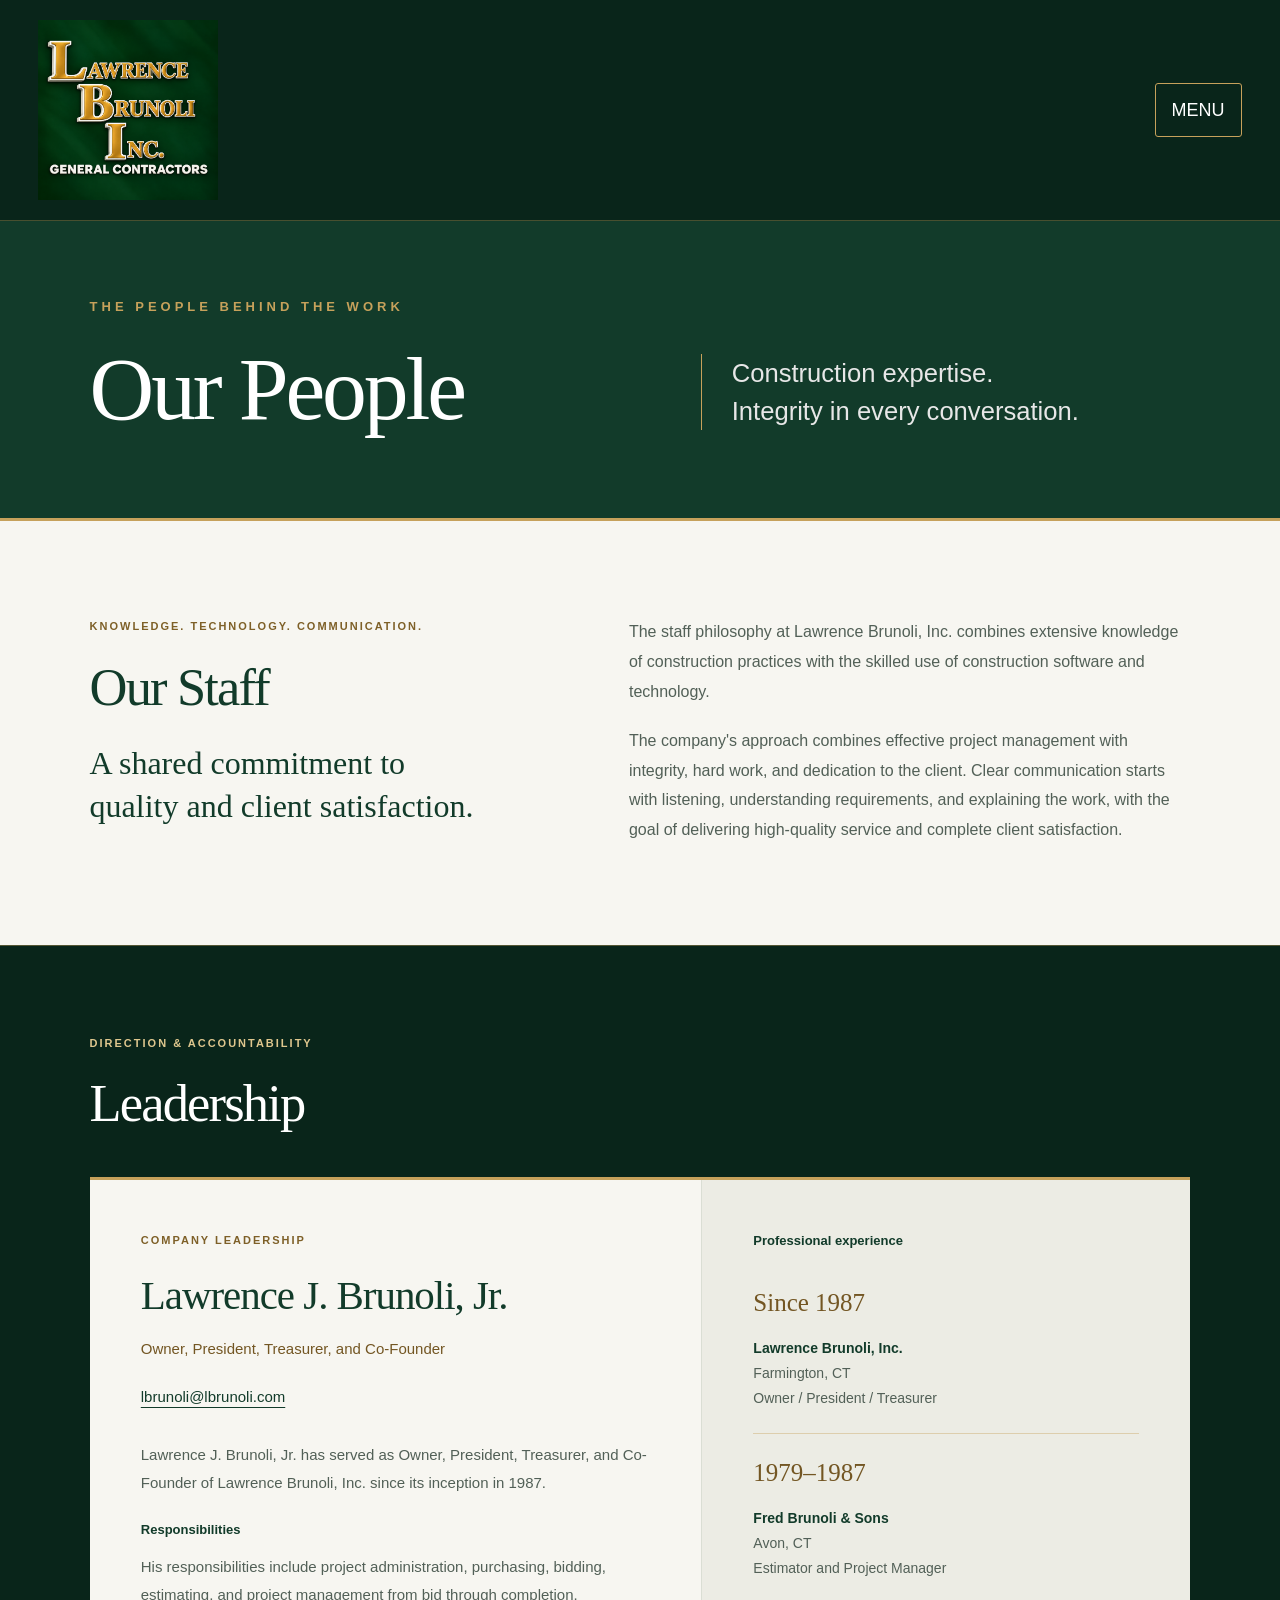
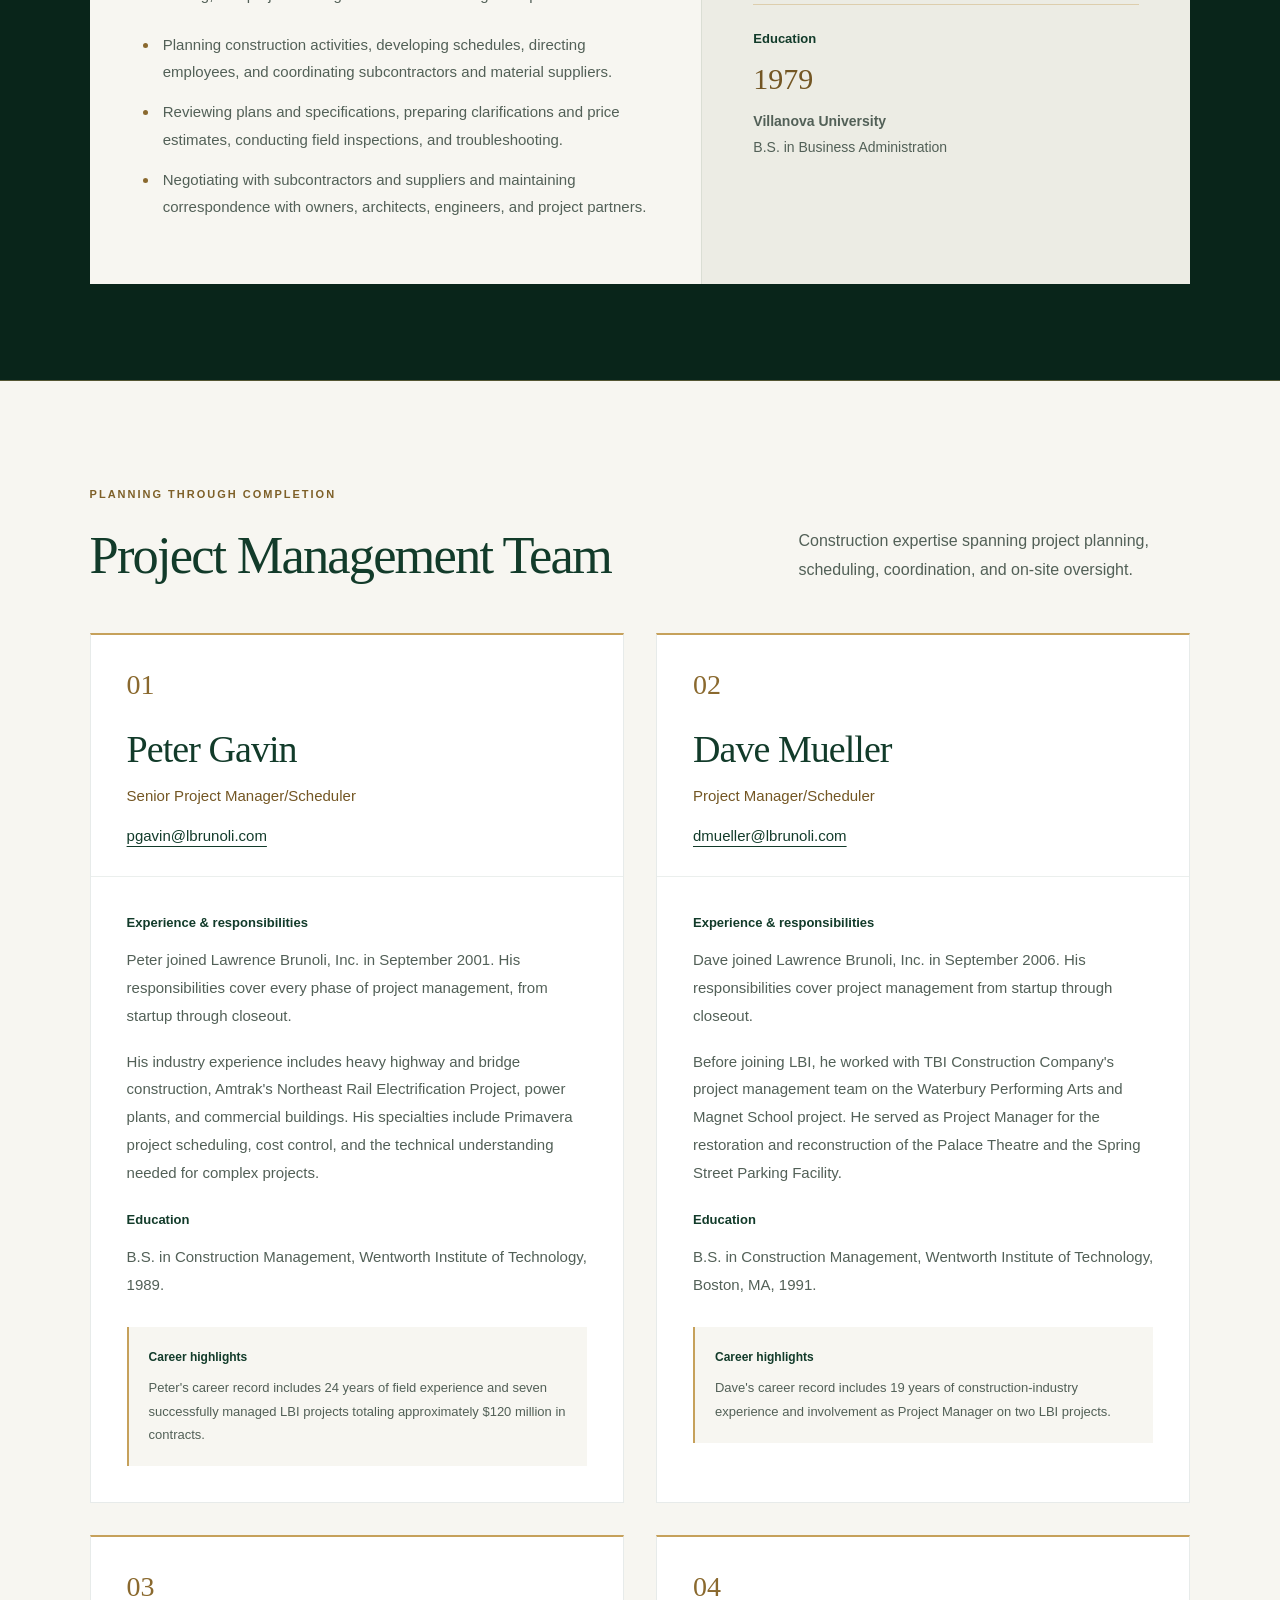
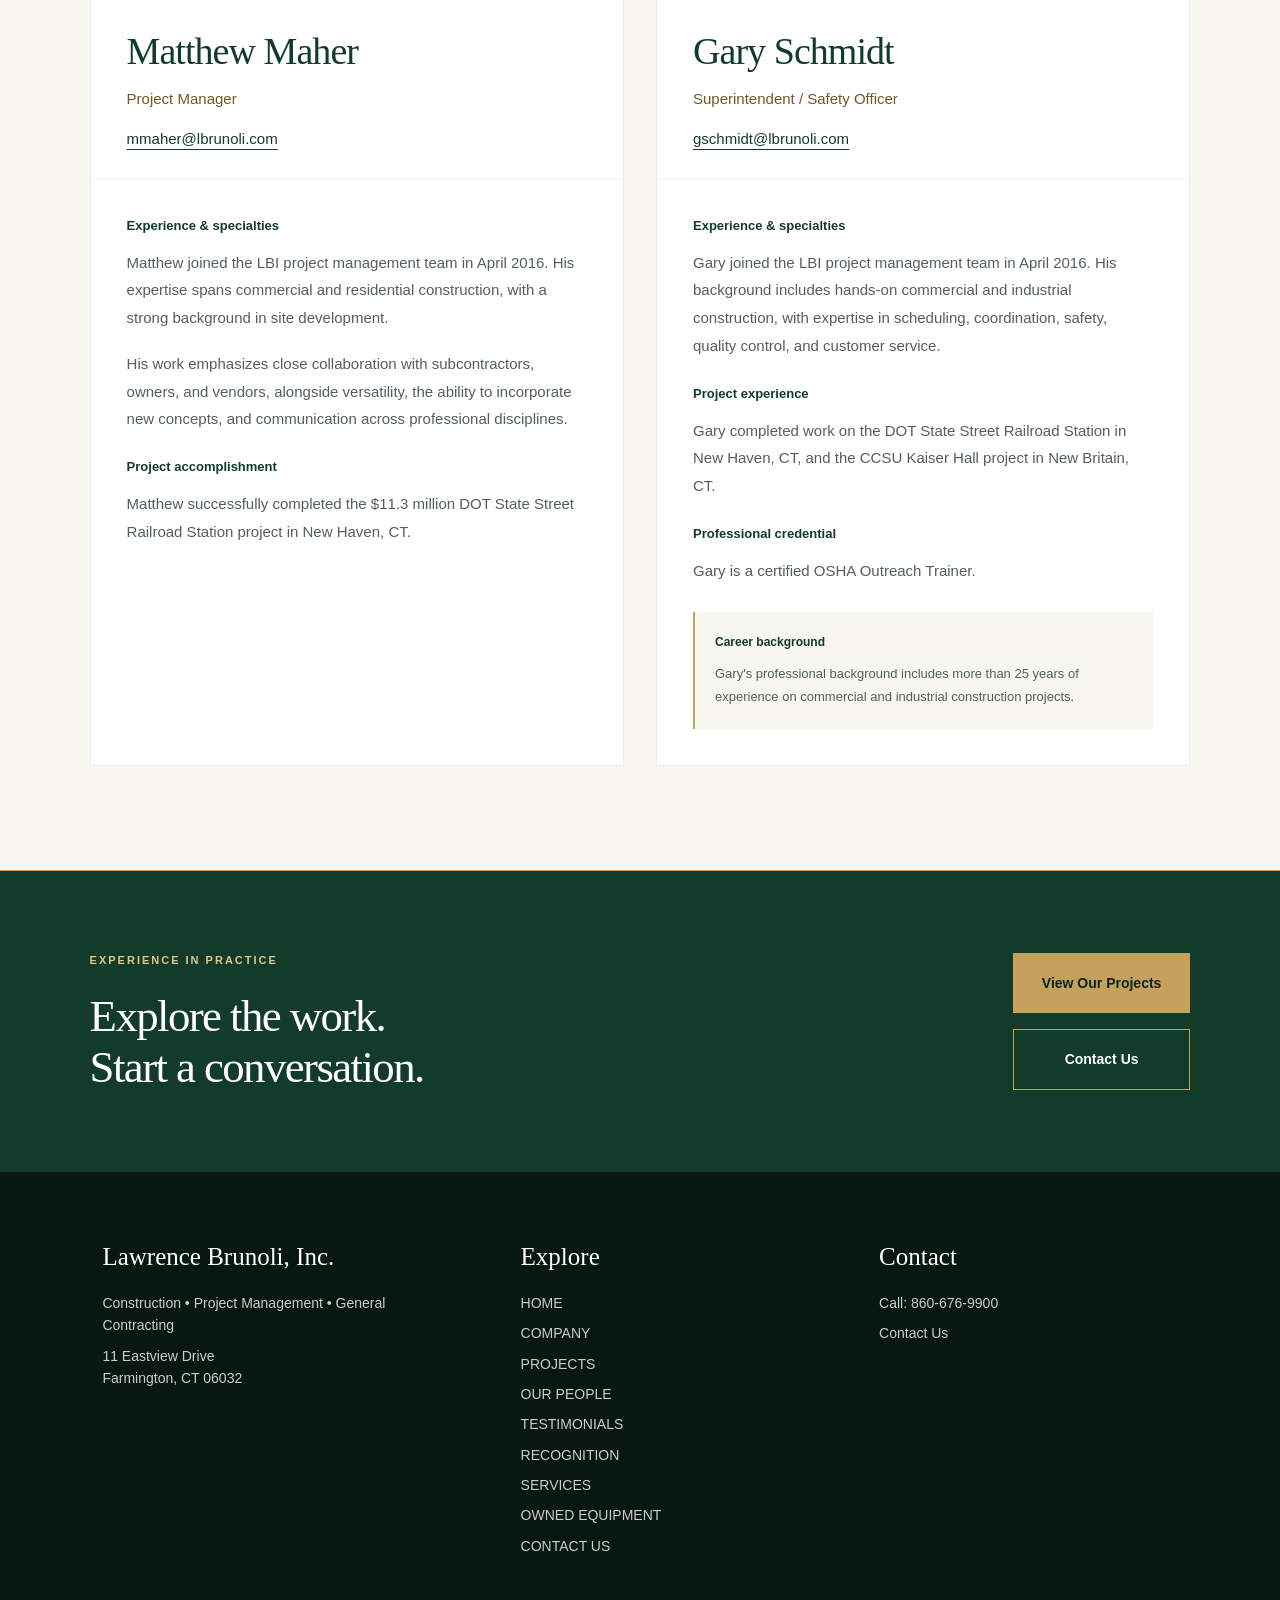
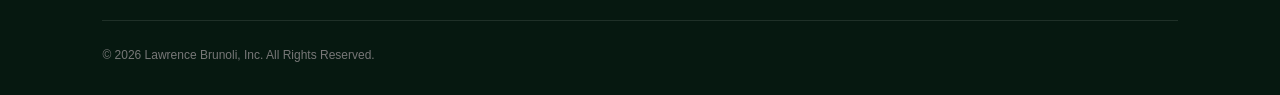
==== about.html @ 0e445854 "Separate Recognition and Testimonials and add corporate certificate" ====
<!DOCTYPE html>
<html lang="en">
<head>
    <meta charset="UTF-8">
    <meta name="viewport" content="width=device-width, initial-scale=1.0">
    <title>Our People | Lawrence Brunoli, Inc.</title>
    <meta name="description" content="Meet the leadership and project management professionals of Lawrence Brunoli, Inc., with experience in construction, scheduling, coordination, and project delivery.">
    <link rel="stylesheet" href="site.css">
    <link rel="stylesheet" href="people.css">
    <script src="site.js" defer></script>
</head>
<body class="people-page">

<a class="skip-link" href="#main-content">Skip to content</a>
<header class="site-header">
    <nav class="site-navigation" aria-label="Main navigation">
        <a href="index.html" class="logo" aria-label="Lawrence Brunoli, Inc. — Home">
            <img src="ChatGPT%20Image%20Oct%207,%202026,%2003_54_46%20PM.png" alt="Lawrence Brunoli, Inc.">
        </a>
        <button type="button" class="menu-toggle" aria-expanded="false" aria-controls="primary-menu">MENU</button>
        <ul class="nav-links" id="primary-menu">
                <li><a href="index.html"><span class="nav-label" data-label="Home"><span class="nav-label-shadow" aria-hidden="true">Home</span><span class="nav-label-shine" aria-hidden="true">Home</span><span class="nav-label-main">Home</span></span></a></li>
                <li><a href="company.html"><span class="nav-label" data-label="Company"><span class="nav-label-shadow" aria-hidden="true">Company</span><span class="nav-label-shine" aria-hidden="true">Company</span><span class="nav-label-main">Company</span></span></a></li>
                <li><a href="projects.html"><span class="nav-label" data-label="Projects"><span class="nav-label-shadow" aria-hidden="true">Projects</span><span class="nav-label-shine" aria-hidden="true">Projects</span><span class="nav-label-main">Projects</span></span></a></li>
                <li><a href="about.html" aria-current="page"><span class="nav-label" data-label="Our People"><span class="nav-label-shadow" aria-hidden="true">Our People</span><span class="nav-label-shine" aria-hidden="true">Our People</span><span class="nav-label-main">Our People</span></span></a></li>
                <li><a href="testimonials.html"><span class="nav-label" data-label="Testimonials"><span class="nav-label-shadow" aria-hidden="true">Testimonials</span><span class="nav-label-shine" aria-hidden="true">Testimonials</span><span class="nav-label-main">Testimonials</span></span></a></li>
                <li><a href="recognition.html"><span class="nav-label" data-label="Recognition"><span class="nav-label-shadow" aria-hidden="true">Recognition</span><span class="nav-label-shine" aria-hidden="true">Recognition</span><span class="nav-label-main">Recognition</span></span></a></li>
                <li><a href="services.html"><span class="nav-label" data-label="Services"><span class="nav-label-shadow" aria-hidden="true">Services</span><span class="nav-label-shine" aria-hidden="true">Services</span><span class="nav-label-main">Services</span></span></a></li>
                <li><a href="equipment.html"><span class="nav-label" data-label="Owned Equipment"><span class="nav-label-shadow" aria-hidden="true">Owned Equipment</span><span class="nav-label-shine" aria-hidden="true">Owned Equipment</span><span class="nav-label-main">Owned Equipment</span></span></a></li>
                <li><a href="contact.html"><span class="nav-label" data-label="Contact Us"><span class="nav-label-shadow" aria-hidden="true">Contact Us</span><span class="nav-label-shine" aria-hidden="true">Contact Us</span><span class="nav-label-main">Contact Us</span></span></a></li>
        </ul>
    </nav>
</header>
<main id="main-content">
    <div class="page-hero people-banner">
        <div class="people-container people-banner-inner">
            <div>
                <div class="eyebrow">THE PEOPLE BEHIND THE WORK</div>
                <h1>Our People</h1>
            </div>
            <p>Construction expertise.<br>Integrity in every conversation.</p>
        </div>
    </div>

    <section class="people-intro" aria-labelledby="staff-title">
        <div class="people-container">
            <div class="people-intro-grid">
                <div>
                    <div class="people-kicker">KNOWLEDGE. TECHNOLOGY. COMMUNICATION.</div>
                    <h2 id="staff-title">Our Staff</h2>
                    <p class="people-intro-statement">A shared commitment to quality and client satisfaction.</p>
                </div>
                <div class="people-intro-copy">
                    <p>The staff philosophy at Lawrence Brunoli, Inc. combines extensive knowledge of construction practices with the skilled use of construction software and technology.</p>
                    <p>The company's approach combines effective project management with integrity, hard work, and dedication to the client. Clear communication starts with listening, understanding requirements, and explaining the work, with the goal of delivering high-quality service and complete client satisfaction.</p>
                </div>
            </div>
        </div>
    </section>

    <section class="people-leadership" aria-labelledby="leadership-title">
        <div class="people-container">
            <div class="people-section-heading">
                <div class="people-kicker">DIRECTION &amp; ACCOUNTABILITY</div>
                <h2 id="leadership-title">Leadership</h2>
            </div>
            <article class="people-leader" aria-labelledby="lawrence-name">
                <div class="people-leader-bio">
                    <div class="people-kicker">COMPANY LEADERSHIP</div>
                    <h3 id="lawrence-name">Lawrence J. Brunoli, Jr.</h3>
                    <p class="people-role">Owner, President, Treasurer, and Co-Founder</p>
                    <a class="people-email" href="mailto:lbrunoli@lbrunoli.com">lbrunoli@lbrunoli.com</a>
                    <p>Lawrence J. Brunoli, Jr. has served as Owner, President, Treasurer, and Co-Founder of Lawrence Brunoli, Inc. since its inception in 1987.</p>
                    <h4>Responsibilities</h4>
                    <p>His responsibilities include project administration, purchasing, bidding, estimating, and project management from bid through completion.</p>
                    <ul class="people-responsibilities">
                        <li>Planning construction activities, developing schedules, directing employees, and coordinating subcontractors and material suppliers.</li>
                        <li>Reviewing plans and specifications, preparing clarifications and price estimates, conducting field inspections, and troubleshooting.</li>
                        <li>Negotiating with subcontractors and suppliers and maintaining correspondence with owners, architects, engineers, and project partners.</li>
                    </ul>
                </div>
                <div class="people-career">
                    <h4>Professional experience</h4>
                    <dl class="people-career-list">
                        <div>
                            <dt>Since 1987</dt>
                            <dd><strong>Lawrence Brunoli, Inc.</strong><span>Farmington, CT</span><span>Owner / President / Treasurer</span></dd>
                        </div>
                        <div>
                            <dt>1979–1987</dt>
                            <dd><strong>Fred Brunoli &amp; Sons</strong><span>Avon, CT</span><span>Estimator and Project Manager</span></dd>
                        </div>
                    </dl>
                    <div class="people-education">
                        <h4>Education</h4>
                        <p class="people-education-year">1979</p>
                        <p><strong>Villanova University</strong><br>B.S. in Business Administration</p>
                    </div>
                </div>
            </article>
        </div>
    </section>

    <section class="people-team" aria-labelledby="team-title">
        <div class="people-container">
            <div class="people-team-heading">
                <div>
                    <div class="people-kicker">PLANNING THROUGH COMPLETION</div>
                    <h2 id="team-title">Project Management Team</h2>
                </div>
                <p>Construction expertise spanning project planning, scheduling, coordination, and on-site oversight.</p>
            </div>
            <div class="people-profile-grid">
                <article class="people-profile" aria-labelledby="peter-name">
                    <header class="people-profile-heading">
                        <div class="people-profile-marker" aria-hidden="true">01</div>
                        <h3 id="peter-name">Peter Gavin</h3>
                        <p class="people-role">Senior Project Manager/Scheduler</p>
                        <a class="people-email" href="mailto:pgavin@lbrunoli.com">pgavin@lbrunoli.com</a>
                    </header>
                    <div class="people-profile-body">
                        <h4>Experience &amp; responsibilities</h4>
                        <p>Peter joined Lawrence Brunoli, Inc. in September 2001. His responsibilities cover every phase of project management, from startup through closeout.</p>
                        <p>His industry experience includes heavy highway and bridge construction, Amtrak's Northeast Rail Electrification Project, power plants, and commercial buildings. His specialties include Primavera project scheduling, cost control, and the technical understanding needed for complex projects.</p>
                        <h4>Education</h4>
                        <p>B.S. in Construction Management, Wentworth Institute of Technology, 1989.</p>
                        <div class="people-career-highlight"><strong>Career highlights</strong><p>Peter's career record includes 24 years of field experience and seven successfully managed LBI projects totaling approximately $120 million in contracts.</p></div>
                    </div>
                </article>

                <article class="people-profile" aria-labelledby="dave-name">
                    <header class="people-profile-heading">
                        <div class="people-profile-marker" aria-hidden="true">02</div>
                        <h3 id="dave-name">Dave Mueller</h3>
                        <p class="people-role">Project Manager/Scheduler</p>
                        <a class="people-email" href="mailto:dmueller@lbrunoli.com">dmueller@lbrunoli.com</a>
                    </header>
                    <div class="people-profile-body">
                        <h4>Experience &amp; responsibilities</h4>
                        <p>Dave joined Lawrence Brunoli, Inc. in September 2006. His responsibilities cover project management from startup through closeout.</p>
                        <p>Before joining LBI, he worked with TBI Construction Company's project management team on the Waterbury Performing Arts and Magnet School project. He served as Project Manager for the restoration and reconstruction of the Palace Theatre and the Spring Street Parking Facility.</p>
                        <h4>Education</h4>
                        <p>B.S. in Construction Management, Wentworth Institute of Technology, Boston, MA, 1991.</p>
                        <div class="people-career-highlight"><strong>Career highlights</strong><p>Dave's career record includes 19 years of construction-industry experience and involvement as Project Manager on two LBI projects.</p></div>
                    </div>
                </article>

                <article class="people-profile" aria-labelledby="matthew-name">
                    <header class="people-profile-heading">
                        <div class="people-profile-marker" aria-hidden="true">03</div>
                        <h3 id="matthew-name">Matthew Maher</h3>
                        <p class="people-role">Project Manager</p>
                        <a class="people-email" href="mailto:mmaher@lbrunoli.com">mmaher@lbrunoli.com</a>
                    </header>
                    <div class="people-profile-body">
                        <h4>Experience &amp; specialties</h4>
                        <p>Matthew joined the LBI project management team in April 2016. His expertise spans commercial and residential construction, with a strong background in site development.</p>
                        <p>His work emphasizes close collaboration with subcontractors, owners, and vendors, alongside versatility, the ability to incorporate new concepts, and communication across professional disciplines.</p>
                        <h4>Project accomplishment</h4>
                        <p>Matthew successfully completed the $11.3 million DOT State Street Railroad Station project in New Haven, CT.</p>
                    </div>
                </article>

                <article class="people-profile" aria-labelledby="gary-name">
                    <header class="people-profile-heading">
                        <div class="people-profile-marker" aria-hidden="true">04</div>
                        <h3 id="gary-name">Gary Schmidt</h3>
                        <p class="people-role">Superintendent / Safety Officer</p>
                        <a class="people-email" href="mailto:gschmidt@lbrunoli.com">gschmidt@lbrunoli.com</a>
                    </header>
                    <div class="people-profile-body">
                        <h4>Experience &amp; specialties</h4>
                        <p>Gary joined the LBI project management team in April 2016. His background includes hands-on commercial and industrial construction, with expertise in scheduling, coordination, safety, quality control, and customer service.</p>
                        <h4>Project experience</h4>
                        <p>Gary completed work on the DOT State Street Railroad Station in New Haven, CT, and the CCSU Kaiser Hall project in New Britain, CT.</p>
                        <h4>Professional credential</h4>
                        <p>Gary is a certified OSHA Outreach Trainer.</p>
                        <div class="people-career-highlight"><strong>Career background</strong><p>Gary's professional background includes more than 25 years of experience on commercial and industrial construction projects.</p></div>
                    </div>
                </article>
            </div>
        </div>
    </section>

    <section class="people-closing" aria-labelledby="people-closing-title">
        <div class="people-container people-closing-inner">
            <div>
                <div class="people-kicker">EXPERIENCE IN PRACTICE</div>
                <h2 id="people-closing-title">Explore the work.<br>Start a conversation.</h2>
            </div>
            <div class="people-closing-actions">
                <a class="people-action people-action-gold" href="projects.html">View Our Projects</a>
                <a class="people-action people-action-outline" href="contact.html">Contact Us</a>
            </div>
        </div>
    </section>
</main>
<footer class="site-footer">

        <div class="footer-grid">

            <div>

                <h3>
                    Lawrence Brunoli, Inc.
                </h3>

                <p>
                    Construction • Project Management • General Contracting
                </p>

                <p>
                    11 Eastview Drive<br>
                    Farmington, CT 06032
                </p>

            </div>


            <div>

                <h3>
                    Explore
                </h3>

                <a href="index.html">HOME</a>
                <a href="company.html">COMPANY</a>
                <a href="projects.html">PROJECTS</a>
                <a href="about.html">OUR PEOPLE</a>
                <a href="testimonials.html">TESTIMONIALS</a>
                <a href="recognition.html">RECOGNITION</a>
                <a href="services.html">SERVICES</a>
                <a href="equipment.html">OWNED EQUIPMENT</a>
                <a href="contact.html">CONTACT US</a>

            </div>


            <div>

                <h3>
                    Contact
                </h3>

                <a href="tel:8606769900">
                    Call: 860-676-9900
                </a>

                <a href="contact.html">
                    Contact Us
                </a>

            </div>

        </div>

        <div class="copyright">
            © 2026 Lawrence Brunoli, Inc. All Rights Reserved.
        </div>

      </footer>

</body>
</html>
---- site.css ----
* {
            margin: 0;
            padding: 0;
            box-sizing: border-box;
        }

        html {
            scroll-behavior: smooth;
        }

        body {
            font-family: Arial, Helvetica, sans-serif;
            color: #1c1c1c;
            background: #f7f6f1;
            line-height: 1.6;
        }

        /* =========================
           COLORS
        ========================= */

        :root {
            --green: #123b2a;
            --dark-green: #09251a;
            --gold: #c6a15b;
            --light-gold: #dfc78e;
            --cream: #f7f6f1;
            --white: #ffffff;
            --charcoal: #222222;
        }

        /* =========================
           NAVIGATION
        ========================= */

        nav {
            position: absolute;
            top: 0;
            left: 0;
            width: 100%;
            z-index: 10;

            display: flex;
            justify-content: space-between;
            align-items: center;

            padding: 28px 6%;
            color: white;
        }

        .logo img {
    height: 180px;
    width: auto;
    display: block;
}

        .nav-links {
            display: flex;
            gap: 32px;
            list-style: none;
        }

        .nav-links a {
            color: white;
            text-decoration: none;
            font-size: 13px;
            font-weight: bold;
            letter-spacing: 1px;
            transition: color 0.3s;
        }

        .nav-links a:hover {
            color: var(--light-gold);
        }

        /* =========================
           HERO
        ========================= */

        .hero {
            min-height: 90vh;

            display: flex;
            align-items: center;

            position: relative;

            background:
                linear-gradient(
                    90deg,
                    rgba(5, 27, 18, 0.95) 0%,
                    rgba(8, 35, 24, 0.82) 45%,
                    rgba(8, 35, 24, 0.35) 100%
                ),
                url("https://images.unsplash.com/photo-1503387762-592deb58ef4e?auto=format&fit=crop&w=2200&q=85")
                center/cover;
        }

        .hero-content {
            max-width: 800px;
           padding: 250px 6% 100px;
            color: white;
        }

        .eyebrow {
            color: var(--gold);
            font-size: 13px;
            font-weight: bold;
            letter-spacing: 4px;
            text-transform: uppercase;
            margin-bottom: 22px;
        }

        .hero h1 {
            font-family: Georgia, "Times New Roman", serif;
            font-size: clamp(48px, 7vw, 88px);
            line-height: 1.02;
            font-weight: normal;
            margin-bottom: 28px;
        }

        .hero p {
            max-width: 620px;
            font-size: 19px;
            color: #e7e7e7;
            margin-bottom: 38px;
        }

        .gold-line {
            width: 70px;
            height: 3px;
            background: var(--gold);
            margin-bottom: 28px;
        }

        .button {
            display: inline-block;
            padding: 16px 28px;
            margin-right: 12px;

            text-decoration: none;

            font-size: 12px;
            font-weight: bold;
            letter-spacing: 1.5px;

            transition: all 0.3s;
        }

        .button-gold {
            background: var(--gold);
            color: var(--dark-green);
        }

        .button-gold:hover {
            background: var(--light-gold);
        }

        .button-outline {
            border: 1px solid rgba(255,255,255,0.6);
            color: white;
        }

        .button-outline:hover {
            background: white;
            color: var(--dark-green);
        }

        /* =========================
           INTRO
        ========================= */

        .intro {
            padding: 110px 8%;
            background: var(--cream);
        }

        .intro-grid {
            display: grid;
            grid-template-columns: 1fr 1.2fr;
            gap: 90px;
            align-items: center;
        }

        .section-label {
            color: var(--gold);
            font-size: 12px;
            font-weight: bold;
            letter-spacing: 3px;
            text-transform: uppercase;
            margin-bottom: 18px;
        }

        h2 {
            font-family: Georgia, "Times New Roman", serif;
            color: var(--green);
            font-size: clamp(36px, 4vw, 58px);
            font-weight: normal;
            line-height: 1.1;
            margin-bottom: 25px;
        }

        .intro p {
            font-size: 17px;
            color: #555;
            margin-bottom: 20px;
        }

        .intro-image {
            min-height: 470px;

            background:
                linear-gradient(
                    rgba(9,37,26,0.08),
                    rgba(9,37,26,0.08)
                ),
                url("https://images.unsplash.com/photo-1486406146926-c627a92ad1ab?auto=format&fit=crop&w=1400&q=85")
                center/cover;
        }

        /* =========================
           STATS
        ========================= */

        .stats {
            background: var(--green);
            color: white;

            display: grid;
            grid-template-columns: repeat(4, 1fr);

            padding: 65px 8%;
        }

        .stat {
            text-align: center;
            padding: 15px;
            border-right: 1px solid rgba(255,255,255,0.15);
        }

        .stat:last-child {
            border-right: none;
        }

        .stat-number {
            font-family: Georgia, serif;
            font-size: 45px;
            color: var(--gold);
            margin-bottom: 5px;
        }

        .stat-label {
            font-size: 12px;
            letter-spacing: 1.5px;
            text-transform: uppercase;
            color: #ddd;
        }

        /* =========================
           SERVICES
        ========================= */

        .services {
            padding: 110px 8%;
            background: white;
        }

        .services-header {
            max-width: 700px;
            margin-bottom: 55px;
        }

        .service-grid {
            display: grid;
            grid-template-columns: repeat(3, 1fr);
            gap: 2px;
            background: #ddd;
        }

        .service {
            background: white;
            padding: 45px 35px;
            min-height: 260px;

            transition: all 0.3s;
        }

        .service:hover {
            background: var(--green);
            color: white;
            transform: translateY(-4px);
        }

        .service-number {
            color: var(--gold);
            font-size: 13px;
            letter-spacing: 2px;
            font-weight: bold;
        }

        .service h3 {
            font-family: Georgia, serif;
            color: var(--green);
            font-size: 25px;
            font-weight: normal;
            margin: 25px 0 15px;
        }

        .service:hover h3 {
            color: white;
        }

        .service p {
            color: #666;
            font-size: 15px;
        }

        .service:hover p {
            color: #ddd;
        }
                /* =========================
           COMPANY PROFILE
        ========================= */

        .company-profile {
            padding: 100px 8%;
            background: var(--cream);
            color: var(--charcoal);
        }

        .company-profile-content {
            max-width: 1000px;
            margin: 0 auto;
            text-align: center;
        }

        .company-profile .section-label {
            color: var(--green);
            font-size: 13px;
            font-weight: bold;
            letter-spacing: 3px;
            margin-bottom: 18px;
        }

        .company-profile h2 {
            font-family: Georgia, "Times New Roman", serif;
            color: var(--green);
            font-size: clamp(36px, 4vw, 52px);
            font-weight: normal;
            line-height: 1.15;
            margin-bottom: 28px;
        }

        .company-profile p {
            max-width: 900px;
            margin: 0 auto 22px;
            color: var(--charcoal);
            font-size: 16px;
            line-height: 1.9;
        }


                /* =========================
           BRIEF HISTORY
        ========================= */

        .brief-history {
            padding: 100px 8%;
            background: var(--dark-green);
            color: var(--white);
        }

        .brief-history-content {
            max-width: 1000px;
            margin: 0 auto;
            text-align: center;
        }

        .brief-history .section-label {
            color: var(--gold);
            font-size: 13px;
            font-weight: bold;
            letter-spacing: 3px;
            margin-bottom: 18px;
        }

        .brief-history h2 {
            font-family: Georgia, "Times New Roman", serif;
            color: var(--white);
            font-size: clamp(36px, 4vw, 52px);
            font-weight: normal;
            line-height: 1.15;
            margin-bottom: 28px;
        }

        .brief-history p {
            max-width: 900px;
            margin: 0 auto 22px;
            color: #e8e8e3;
            font-size: 16px;
            line-height: 1.9;
        }




        /* =========================
           WHY CHOOSE US
        ========================= */

        .why-us {
            padding: 100px 8%;
            background: var(--cream);
            color: var(--charcoal);
        }

        .why-us-header {
            max-width: 900px;
            margin: 0 auto 60px;
            text-align: center;
        }

        .why-us .section-label {
            color: var(--green);
            font-size: 15px;
            font-weight: bold;
            letter-spacing: 3px;
            margin-bottom: 20px;
            text-align: center;
        }

        .why-us h2 {
            font-family: Georgia, "Times New Roman", serif;
            color: var(--green);
            font-size: clamp(36px, 4vw, 52px);
            font-weight: normal;
            line-height: 1.15;
            margin-bottom: 22px;
            text-align: center;
        }

        .why-us-header > p {
            max-width: 700px;
            margin: 0 auto;
            color: #555;
            font-size: 17px;
            line-height: 1.8;
            text-align: center;
        }

        .why-us-grid {
            display: grid;
            grid-template-columns: repeat(3, 1fr);
            gap: 35px;
            max-width: 1200px;
            margin: 0 auto;
        }

        .why-us-item {
            padding-top: 25px;
            border-top: 2px solid var(--gold);
            text-align: center;
        }

        .why-us-number {
            display: block;
            color: var(--gold);
            font-size: 14px;
            font-weight: bold;
            letter-spacing: 2px;
            margin-bottom: 20px;
        }

        .why-us-item h3 {
            font-family: Georgia, "Times New Roman", serif;
            color: var(--green);
            font-size: 24px;
            font-weight: normal;
            line-height: 1.3;
            margin-bottom: 14px;
        }

        .why-us-item p {
            color: #555;
            font-size: 15px;
            line-height: 1.8;
        }


        /* =========================
           PROJECTS
        ========================= */

        .projects {
            padding: 110px 8%;
            background: var(--dark-green);
            color: white;
        }

        .projects h2 {
            color: white;
        }

        .projects-header {
            display: flex;
            justify-content: space-between;
            align-items: end;
            margin-bottom: 50px;
        }


.project-grid {
    display: grid;
    grid-template-columns: repeat(3, minmax(0, 1fr));
    gap: 28px;
    max-width: 1400px;
    margin: 0 auto;
}


        .project {
    min-height: 420px;
    position: relative;

    display: flex;
    align-items: end;

    overflow: hidden;

    border: 1px solid rgba(255,255,255,0.15);
    transition: border-color 0.3s ease;
}

.project:hover {
    border-color: var(--gold);
}
      .project,
.project:first-child {
    min-height: 360px;
}

.project h3 {
    font-size: 21px;
    line-height: 1.3;
}

        .project-image {
            position: absolute;
            inset: 0;

            background-size: cover;
            background-position: center top;

            transition: transform 0.6s;
        }

        .project:hover .project-image {
            transform: scale(1.05);
        }

        .project::after {
            content: "";
            position: absolute;
            inset: 0;

            background:
                linear-gradient(
                    transparent 30%,
                    rgba(0,0,0,0.9)
                );
        }

        .project-info {
            position: relative;
            z-index: 2;
            padding: 32px;
        }

        .project-type {
            color: var(--gold);
            font-size: 11px;
            font-weight: bold;
            letter-spacing: 2px;
            text-transform: uppercase;
        }
.project-location {
    color: #ddd;
    font-size: 12px;
    margin-top: 6px;
    letter-spacing: 0.5px;
}

      .project h3 {
    font-family: Georgia, serif;
    font-size: 28px;
    font-weight: normal;
    line-height: 1.15;
    margin-top: 7px;
    margin-bottom: 8px;
}

        /* =========================
           TEAM
        ========================= */

        .team {
            padding: 110px 8%;
            background: var(--cream);
        }

        .team-grid {
            display: grid;
            grid-template-columns: 1fr 1fr;
            gap: 70px;
            align-items: center;
        }

        .team-image {
            min-height: 500px;

            background:
                url("https://images.unsplash.com/photo-1560250097-0b93528c311a?auto=format&fit=crop&w=1400&q=85")
                center/cover;
        }

        .team-content p {
            font-size: 17px;
            color: #555;
            margin-bottom: 25px;
        }

        /* =========================
           CTA
        ========================= */

        .cta {
            padding: 110px 8%;
            background: var(--green);
            color: white;
            text-align: center;
        }

        .cta h2 {
            color: white;
            max-width: 800px;
            margin: 0 auto 30px;
        }

        .cta p {
            max-width: 600px;
            margin: 0 auto 35px;
            color: #ddd;
            font-size: 17px;
        }

        /* =========================
           FOOTER
        ========================= */

        footer {
            background: #061810;
            color: white;
            padding: 65px 8% 30px;
        }

        .footer-grid {
            display: grid;
            grid-template-columns: 2fr 1fr 1fr;
            gap: 60px;
            padding-bottom: 55px;
        }

        footer h3 {
            font-family: Georgia, serif;
            font-size: 25px;
            font-weight: normal;
            margin-bottom: 15px;
        }

        footer p {
            color: #aaa;
            font-size: 14px;
            margin-bottom: 8px;
        }

        footer a {
            color: #aaa;
            text-decoration: none;
            display: block;
            margin-bottom: 8px;
            font-size: 14px;
        }

        footer a:hover {
            color: var(--gold);
        }

        .copyright {
            border-top: 1px solid rgba(255,255,255,0.1);
            padding-top: 25px;
            color: #777;
            font-size: 12px;
        }
        .mobile-menu {
    display: none;
    background: none;
    border: none;
    color: white;
    font-size: 34px;
    cursor: pointer;
}

        /* =========================
           MOBILE
        ========================= */

        @media (max-width: 900px) {
            .mobile-menu {
    display: block;
}
            .logo img {
    height: 70px;
}

            .nav-links {
                display: none;
            }
            .nav-links.mobile-open {
    display: flex;
    flex-direction: column;
    position: absolute;
    top: 100%;
    right: 6%;
    background: var(--dark-green);
    padding: 30px 25px;
    gap: 18px;
}

            .hero-content {
    padding: 150px 7% 80px;
}
.hero-content .button {
    margin-bottom: 14px;
}
            .hero h1 {
    font-size: 48px;
}
            .intro-grid,
            .team-grid {
                grid-template-columns: 1fr;
                gap: 45px;
            }

            .stats {
                grid-template-columns: repeat(2, 1fr);
            }

            .stat {
                border-right: none;
                border-bottom: 1px solid rgba(255,255,255,0.15);
                padding: 25px 10px;
            }


            .service-grid {
                grid-template-columns: 1fr;
            }

           .why-us-header {
    max-width: 900px;
    margin: 0 auto 60px;
    text-align: center;
}
            .why-us-grid {
                grid-template-columns: 1fr;
                gap: 30px;
            }

            .project-grid {
                grid-template-columns: 1fr;
            }

            .project,
            .project:first-child {
                min-height: 360px;
            }

            .projects-header {
                display: block;
            }

            .projects-header .button {
                margin-top: 15px;
            }

            .footer-grid {
                grid-template-columns: 1fr;
                gap: 35px;
            }
        }

/* TESTIMONIALS & RECOGNITION */
.testimonials {
    padding: 100px 8%;
    background: var(--cream);
    color: var(--charcoal);
}

.testimonials-heading {
    text-align: center;
    margin-bottom: 50px;
}

.testimonials-heading .section-label {
    color: var(--gold);
}

.testimonials-heading h2 {
    color: var(--green);
    font-size: 42px;
    margin-top: 12px;
}

.recognition-card {
    max-width: 1000px;
    margin: 0 auto;
    padding: 45px;
    background: var(--white);
    border-top: 4px solid var(--gold);
    box-shadow: 0 8px 30px rgba(0, 0, 0, 0.07);
}

.recognition-card h3 {
    color: var(--green);
    font-size: 26px;
    margin-bottom: 20px;
}

.recognition-card p {
    font-size: 16px;
    line-height: 1.9;
    margin-bottom: 16px;
}

@media (max-width: 768px) {
    .testimonials {
        padding: 70px 6%;
    }

    .testimonials-heading h2 {
        font-size: 32px;
    }

    .recognition-card {
        padding: 28px;
    }
}


/* Shared page shell: one navigation and footer design throughout the site. */
:root { --light-gold: #dfc78e; }
.site-header { background: var(--dark-green); border-bottom: 1px solid #c6a15b55; }
.site-navigation { position: relative; inset: auto; padding: 20px 3%; display: flex; align-items: center; justify-content: flex-start; gap: 32px; flex-wrap: nowrap; width: 100%; }
.site-navigation .logo { flex: 0 0 auto; }
.site-navigation .logo img { display: block; height: 180px; width: auto; max-width: none; object-fit: contain; }
/* Fill five columns top-to-bottom for nine links; DOM and tab order stay intact. */
.site-navigation .nav-links {
    display: grid;
    grid-auto-flow: column;
    grid-template-columns: repeat(5, max-content);
    grid-template-rows: repeat(2, auto);
    align-items: stretch;
    list-style: none;
    gap: 28px 32px;
    margin: 0;
    padding: 0;
}
.site-navigation .nav-links > li { display: flex; }
.site-navigation .nav-links > li > a { width: 100%; }
/* Raised architectural buttons. The gold surface crossfades over the green. */
.site-navigation .nav-links a {
    position: relative;
    isolation: isolate;
    display: inline-flex;
    align-items: center;
    justify-content: center;
    padding: 16px 20px;
    min-height: 68px;
    border: 2.5px solid #D4B26D;
    border-radius: 7px;
    background: linear-gradient(135deg, #346248 0%, #173D2B 60%, #092519 100%);
    color: #F4E6C9;
    font-family: Georgia, "Times New Roman", serif;
    font-size: 24px;
    font-weight: 400;
    line-height: 1.25;
    letter-spacing: 0;
    text-decoration: none;
    white-space: nowrap;
    box-shadow: -5px 6px 0 #051B11, -5px 7.5px 0 #9B7A40,
        inset 0 1px 0 #ffffff26, inset 0 -2px 0 #D4B26D55;
    transition: transform 250ms ease, border-color 250ms ease,
        box-shadow 250ms ease, color 250ms ease;
}
.site-navigation .nav-links a::before {
    content: "";
    position: absolute;
    inset: 0;
    z-index: -1;
    border-radius: 4px;
    background: linear-gradient(to bottom left, #FFF0C9 0%, #D8B671 48%, #A47C3A 100%);
    opacity: 0;
    transition: opacity 250ms ease;
}
/* Reserve the bold label's width to prevent hover from moving nearby links.
   All three visible text layers share one grid cell and the same baseline. */
.nav-label { display: inline-grid; position: relative; }
.nav-label::after, .nav-label-main, .nav-label-shadow, .nav-label-shine {
    grid-area: 1 / 1;
}
.nav-label::after { content: attr(data-label); font-weight: 700; visibility: hidden; }
.nav-label-main { position: relative; z-index: 3; transition: color 250ms ease; }
.nav-label-shadow, .nav-label-shine {
    position: relative;
    font-weight: 700;
    opacity: 0;
    pointer-events: none;
    transition: opacity 250ms ease;
}
.nav-label-shadow {
    z-index: 1;
    color: #28452E;
    -webkit-text-stroke: .35px #725F39;
    transform: translate(-1.4px, .7px);
}
.nav-label-shine {
    z-index: 2;
    color: #FFFFFF;
    -webkit-text-stroke: .66px #FFF8E7;
    transform: translate(.72px, -.84px);
}
.site-navigation .nav-links a[aria-current="page"] .nav-label-main {
    text-decoration: underline;
    text-decoration-color: #D4B26D;
    text-underline-offset: 5px;
    text-decoration-thickness: 1px;
}
.site-navigation .nav-links a:is(:hover, :focus-visible) {
    color: #123F2A;
    border-color: #FFF0CA;
    transform: translateY(-3px) scale(1.04);
    box-shadow: -7px 9px 0 #102C1B, -7px 10.5px 0 #9B7A40,
        inset -1px -2px 0 #725F3955, inset 1px 1px 0 #FFF8E799;
}
.site-navigation .nav-links a:is(:hover, :focus-visible)::before,
.site-navigation .nav-links a:is(:hover, :focus-visible) .nav-label-shadow,
.site-navigation .nav-links a:is(:hover, :focus-visible) .nav-label-shine { opacity: 1; }
.site-navigation .nav-links a:is(:hover, :focus-visible) .nav-label-main {
    color: #123F2A;
    font-weight: 700;
    text-decoration: none;
}
.site-navigation .nav-links a:focus-visible { outline: 3px solid #FFF0CA; outline-offset: 6px; }
.menu-toggle { display: none; background: transparent; border: 1px solid var(--gold); color: var(--white); padding: 12px 16px; font: inherit; cursor: pointer; border-radius: 3px; }
a:focus-visible, button:focus-visible, summary:focus-visible { outline: 3px solid var(--gold); outline-offset: 5px; }
.skip-link { position: absolute; top: -100px; left: 16px; z-index: 100; background: var(--gold); color: var(--dark-green); padding: 12px 20px; }
.skip-link:focus { top: 10px; }
.hero-content { padding: 110px 6% 100px; }
.page-hero { padding: 85px 8%; background: var(--green); color: white; border-bottom: 3px solid var(--gold); }
.page-hero h1 { font-family: Georgia, "Times New Roman", serif; font-size: clamp(40px, 6vw, 70px); line-height: 1.1; font-weight: normal; margin: 16px 0 24px; }
.page-hero p { max-width: 740px; color: #e7e7e7; font-size: 18px; }
section.content { padding: 80px 8%; }
.content-inner { max-width: 1000px; margin: 0 auto; }
.content-inner p { margin-bottom: 20px; }
.label { color: #886526; font-size: 12px; letter-spacing: 2px; font-weight: bold; margin-bottom: 16px; }
.content h2 { margin-bottom: 28px; }
.staff { background: var(--cream); }
.recognition { background: var(--white); }
h1,h2,h3,p,a { overflow-wrap: break-word; }
.site-footer { text-align: left; }
.site-footer .footer-grid { grid-template-columns: 1.2fr 1fr 1fr; }
.site-footer a { color: #ccc; }
.site-footer p { color: #ccc; }
.equipment-content { background: var(--cream); }
.inventory-notice { padding: clamp(25px, 5vw, 56px); border: 1px solid #c6a15b88; border-top: 5px solid var(--gold); border-radius: 10px; background: white; box-shadow: 0 14px 40px #09251a0c; }
.inventory-notice h2 { font-size: clamp(30px, 4vw, 44px); }
.inventory-notice p { max-width: 720px; }
.inventory-notice a:not(.button) { color: var(--green); text-decoration-thickness: 2px; text-underline-offset: 4px; }
.inventory-details { margin: 32px 0; display: grid; grid-template-columns: repeat(3, minmax(0, 1fr)); gap: 20px; }
.inventory-detail { padding: 24px; background: var(--cream); border-radius: 6px; }
.inventory-detail h3 { font: normal 23px Georgia, serif; color: var(--green); margin-bottom: 12px; }
.inventory-detail p { font-size: 15px; margin: 0; }
.contact-details { display: grid; grid-template-columns: repeat(3, minmax(0, 1fr)); gap: 24px; margin-bottom: 32px; }
.contact-detail { background: white; padding: 28px; border-top: 3px solid var(--gold); }
.contact-detail h2 { font-size: 28px; }
.contact-detail a { color: var(--green); }
@media (max-width: 1600px) {
 .site-navigation { flex-wrap: wrap; gap: 16px 28px; }
 .site-navigation .logo img { height: 140px; }
 .site-navigation .menu-toggle { margin-left: auto; font-size: 18px; }
 .site-navigation .nav-links { display: flex; width: 100%; flex-direction: column; align-items: stretch; gap: 20px; position: static; background: var(--dark-green); padding: 10px 0; }
 .site-navigation .nav-links a { display: flex; padding: 16px 20px; font-size: 24px; transform-origin: center; }
 .js .site-navigation .menu-toggle { display: block; }
 .js .site-navigation .nav-links { display: none; }
 .js .site-navigation .nav-links.menu-open { display: flex; }
}
@media (max-width: 900px) {
 .hero-content { padding: 70px 7%; }
 .site-footer .footer-grid, .inventory-details, .contact-details { grid-template-columns: 1fr; }
 .page-hero { padding: 60px 7%; }
 section.content { padding: 55px 7%; }
}
@media (prefers-reduced-motion: reduce) { html { scroll-behavior: auto; } *, *::before, *::after { transition: none !important; } }

@media (max-width: 600px) {
 .site-navigation { padding: 16px 5%; }
 .site-navigation .logo img { height: 110px; }
}

/* Preserve the prominent desktop logo when the nine-link menu collapses. */
@media (min-width: 1241px) and (max-width: 1600px) { .site-navigation .logo img { height: 180px; } }
---- people.css ----
/* Isolated Our People presentation; shared navigation and footer stay unchanged. */
.people-page { --people-muted: #526057; --people-rule: #c6a15b66; }
.people-page .people-container { width: min(1280px, 86%); margin-inline: auto; }
.people-page .people-banner { padding: 76px 0 80px; background: var(--green); }
.people-page .people-banner-inner { display: grid; grid-template-columns: 1.15fr 1fr; align-items: end; gap: 48px; }
.people-page .people-banner h1 { margin: 16px 0 0; font-size: clamp(56px, 7vw, 100px); letter-spacing: -.035em; }
.people-page .people-banner p { margin: 0 0 8px; padding-left: 30px; border-left: 1px solid var(--gold); font-size: clamp(20px, 2vw, 26px); line-height: 1.5; }
.people-page .people-kicker { color: #7e6028; font-size: 11px; font-weight: 700; letter-spacing: 2px; line-height: 1.7; margin-bottom: 22px; }
.people-page .people-intro { padding: 96px 0 80px; background: var(--cream); }
.people-page .people-intro-grid { display: grid; grid-template-columns: .9fr 1.1fr; gap: 80px; }
.people-page h2 { font-size: clamp(38px, 4.1vw, 60px); line-height: 1.12; letter-spacing: -.035em; }
.people-page .people-intro-statement { max-width: 400px; color: var(--green); font: 400 clamp(24px, 2.5vw, 32px) / 1.35 Georgia, "Times New Roman", serif; }
.people-page .people-intro-copy p { font-size: 16px; line-height: 1.85; color: var(--people-muted); margin-bottom: 20px; }
.people-page .people-leadership { background: var(--dark-green); padding: 88px 0 96px; border-block: 1px solid var(--people-rule); }
.people-page .people-section-heading .people-kicker { color: var(--light-gold); }
.people-page .people-section-heading h2 { color: var(--white); margin-bottom: 44px; }
.people-page .people-leader { display: grid; grid-template-columns: 1.25fr 1fr; background: var(--cream); border-top: 3px solid var(--gold); }
.people-page .people-leader-bio { padding: clamp(28px, 4vw, 56px); }
.people-page .people-leader h3 { font: 400 clamp(32px, 3.2vw, 46px) / 1.15 Georgia, "Times New Roman", serif; letter-spacing: -.025em; color: var(--green); margin-bottom: 18px; }
.people-page .people-role { color: #735623; font-size: 15px; line-height: 1.6; margin-bottom: 16px; }
.people-page .people-email { display: inline-block; color: var(--green); font-size: 15px; text-decoration-thickness: 1px; text-underline-offset: 5px; padding: 8px 0; margin-bottom: 24px; overflow-wrap: anywhere; transition: color 220ms ease; }
.people-page .people-email:hover { color: #7e6028; }
.people-page .people-leader-bio > p:not(.people-role) { font-size: 15px; line-height: 1.85; color: var(--people-muted); margin-bottom: 22px; }
.people-page h4 { color: var(--green); font-size: 13px; line-height: 1.6; font-weight: 700; margin: 24px 0 12px; }
.people-page .people-responsibilities { margin: 0; padding-left: 18px; color: var(--people-muted); font-size: 15px; line-height: 1.85; }
.people-page .people-responsibilities li { padding-left: 4px; margin-bottom: 12px; }
.people-page .people-responsibilities li::marker { color: #8a692e; }
.people-page .people-career { background: #ecece4; padding: clamp(28px, 4vw, 56px); border-left: 1px solid #123b2a15; }
.people-page .people-career > h4 { margin-top: 0; }
.people-page .people-career-list > div { padding: 22px 0; border-bottom: 1px solid var(--people-rule); }
.people-page .people-career-list dt { color: #735623; font: 400 25px / 1.35 Georgia, "Times New Roman", serif; margin-bottom: 16px; }
.people-page .people-career-list dt span { display: block; color: var(--people-muted); font: 400 12px / 1.6 Arial, Helvetica, sans-serif; margin-top: 5px; }
.people-page .people-career-list dd { margin: 0; color: var(--people-muted); font-size: 14px; line-height: 1.8; }
.people-page .people-career-list dd strong { color: var(--green); }
.people-page .people-career-list dd span { display: block; }
.people-page .people-education-year { font: 400 30px / 1.2 Georgia, "Times New Roman", serif; color: #735623; margin-bottom: 12px; }
.people-page .people-education p:not(.people-education-year) { color: var(--people-muted); font-size: 14px; line-height: 1.8; }
.people-page .people-team { padding: 104px 0; background: var(--cream); }
.people-page .people-team-heading { display: grid; grid-template-columns: 1.3fr .8fr; gap: 72px; align-items: end; margin-bottom: 48px; }
.people-page .people-team-heading h2 { margin: 0; max-width: 650px; }
.people-page .people-team-heading > p { color: var(--people-muted); font-size: 16px; line-height: 1.8; }
.people-page .people-profile-grid { display: grid; grid-template-columns: repeat(2, minmax(0, 1fr)); gap: 32px; }
.people-page .people-profile { min-width: 0; background: white; border: 1px solid #123b2a18; border-top: 2px solid var(--gold); transition: box-shadow 220ms ease; }
.people-page .people-profile:hover { box-shadow: 0 14px 32px #09251a0b; }
.people-page .people-profile-heading { position: relative; padding: 36px 36px 12px; border-bottom: 1px solid #123b2a15; }
.people-page .people-profile-marker { color: #8a692e; font: 400 28px / 1 Georgia, "Times New Roman", serif; margin-bottom: 28px; }
.people-page .people-profile h3 { font: 400 clamp(30px, 3vw, 38px) / 1.2 Georgia, "Times New Roman", serif; letter-spacing: -.025em; color: var(--green); margin-bottom: 12px; }
.people-page .people-profile-heading .people-role { margin-bottom: 8px; }
.people-page .people-profile-heading .people-email { margin-bottom: 8px; }
.people-page .people-profile-body { padding: 12px 36px 36px; }
.people-page .people-profile-body > p { color: var(--people-muted); font-size: 15px; line-height: 1.85; margin-bottom: 18px; }
.people-page .people-career-highlight { padding: 20px; margin-top: 28px; background: var(--cream); border-left: 2px solid var(--gold); color: var(--people-muted); font-size: 13px; line-height: 1.8; }
.people-page .people-career-highlight strong { display: block; color: var(--green); margin-bottom: 8px; font-size: 12px; }
.people-page .people-closing { padding: 80px 0; background: var(--green); border-top: 1px solid var(--gold); }
.people-page .people-closing-inner { display: grid; grid-template-columns: 1fr auto; align-items: center; gap: 48px; }
.people-page .people-closing .people-kicker { color: var(--light-gold); }
.people-page .people-closing h2 { color: var(--white); font-size: clamp(32px, 3.5vw, 48px); margin: 0; }
.people-page .people-closing-actions { display: flex; flex-direction: column; gap: 16px; }
.people-page .people-action { display: inline-flex; justify-content: center; align-items: center; padding: 18px 28px; border: 1px solid var(--gold); text-decoration: none; font-size: 14px; font-weight: 700; transition: background-color 220ms ease, color 220ms ease; }
.people-page .people-action-gold { color: var(--dark-green); background: var(--gold); }
.people-page .people-action-gold:hover { background: var(--light-gold); }
.people-page .people-action-outline { color: var(--white); }
.people-page .people-action-outline:hover { color: var(--dark-green); background: var(--gold); }
@media (max-width: 1050px) {
    .people-page .people-intro-grid { gap: 40px; }
    .people-page .people-leader { grid-template-columns: 1fr 1fr; }
    .people-page .people-leader-bio, .people-page .people-career { padding: 28px; }
    .people-page .people-profile-heading { padding: 28px 24px 12px; }
    .people-page .people-profile-body { padding: 12px 24px 28px; }
    .people-page .people-team-heading { gap: 36px; }
}
@media (max-width: 800px) {
    .people-page .people-banner { padding: 56px 0; }
    .people-page .people-banner-inner, .people-page .people-intro-grid, .people-page .people-leader, .people-page .people-team-heading, .people-page .people-profile-grid, .people-page .people-closing-inner { grid-template-columns: 1fr; }
    .people-page .people-banner-inner { gap: 28px; }
    .people-page .people-banner p { padding-left: 20px; }
    .people-page .people-intro, .people-page .people-leadership, .people-page .people-team, .people-page .people-closing { padding: 64px 0; }
    .people-page .people-intro-grid { gap: 28px; }
    .people-page .people-leader h3 { font-size: clamp(32px, 5.5vw, 44px); }
    .people-page .people-career { border-left: 0; border-top: 1px solid #123b2a15; }
    .people-page .people-team-heading { gap: 24px; margin-bottom: 32px; }
    .people-page .people-profile-grid { gap: 24px; }
    .people-page .people-closing-inner { gap: 32px; }
    .people-page .people-closing-actions { max-width: 420px; }
}
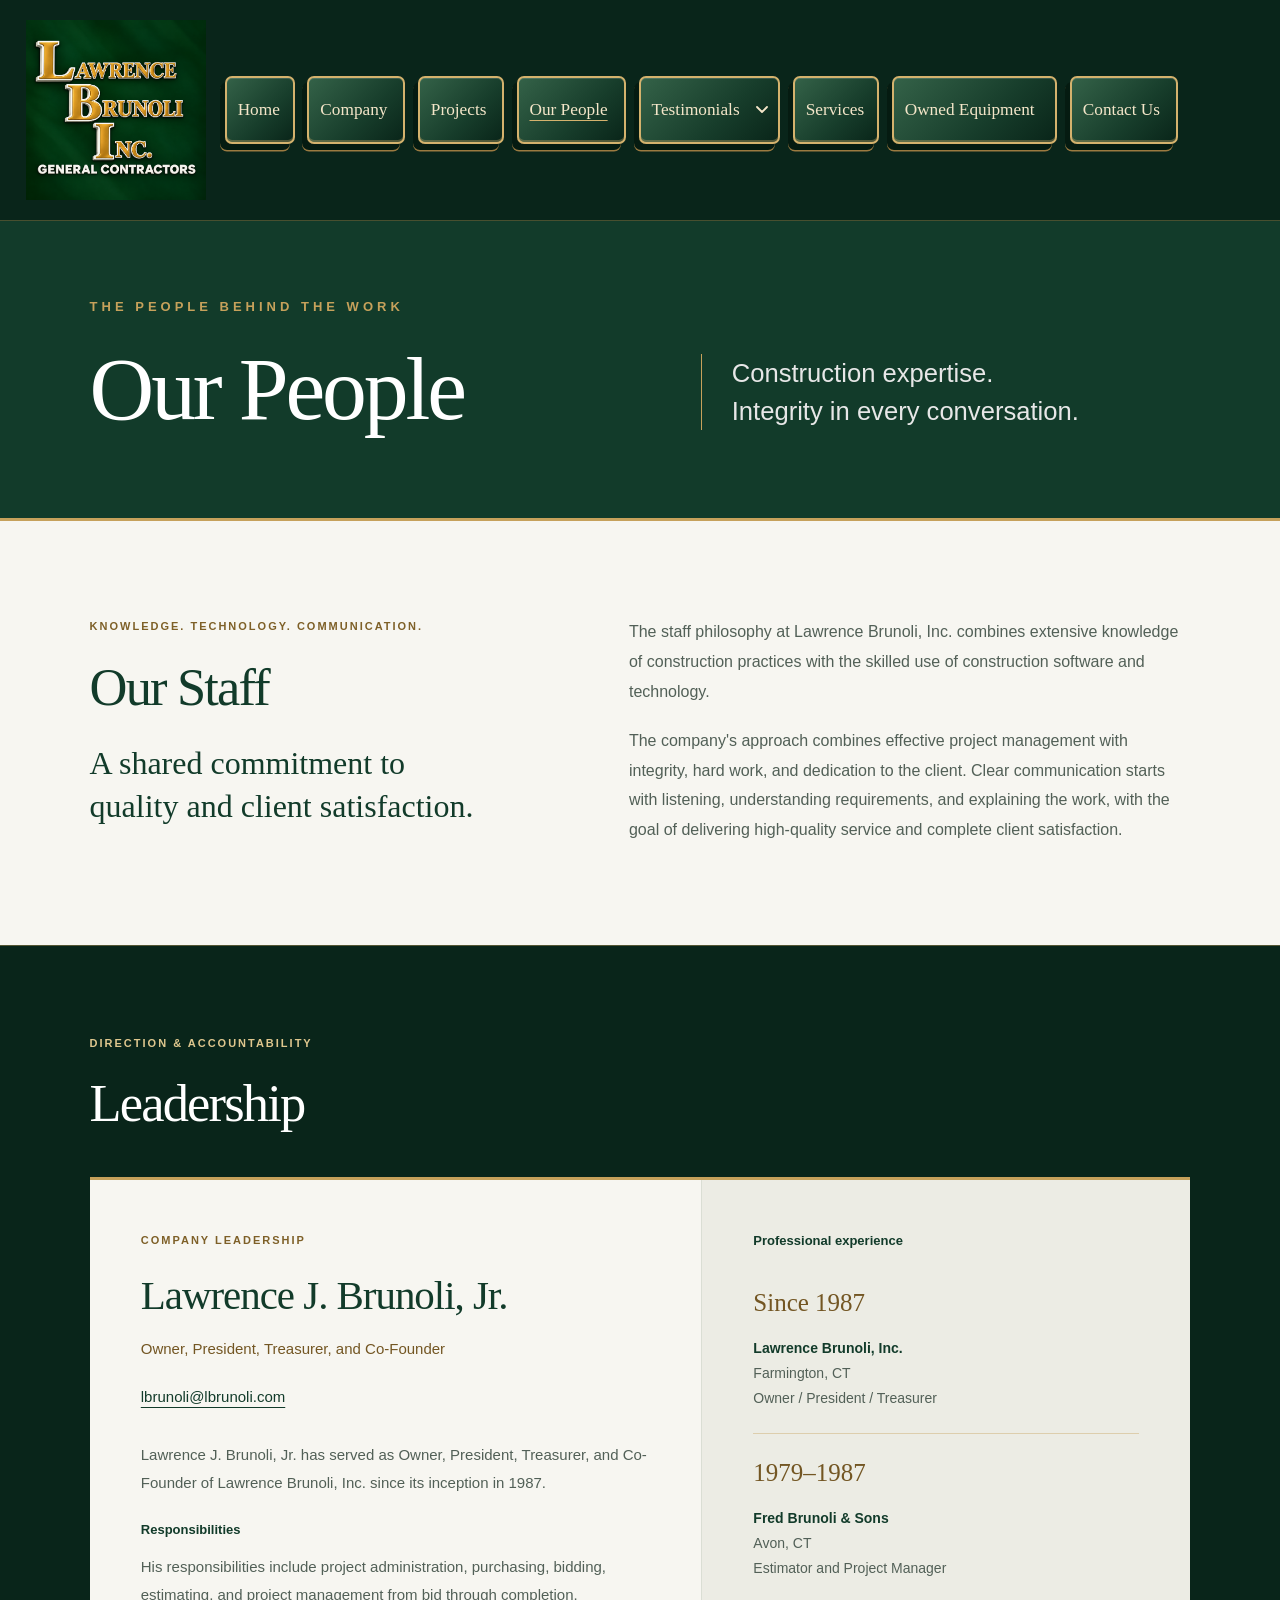
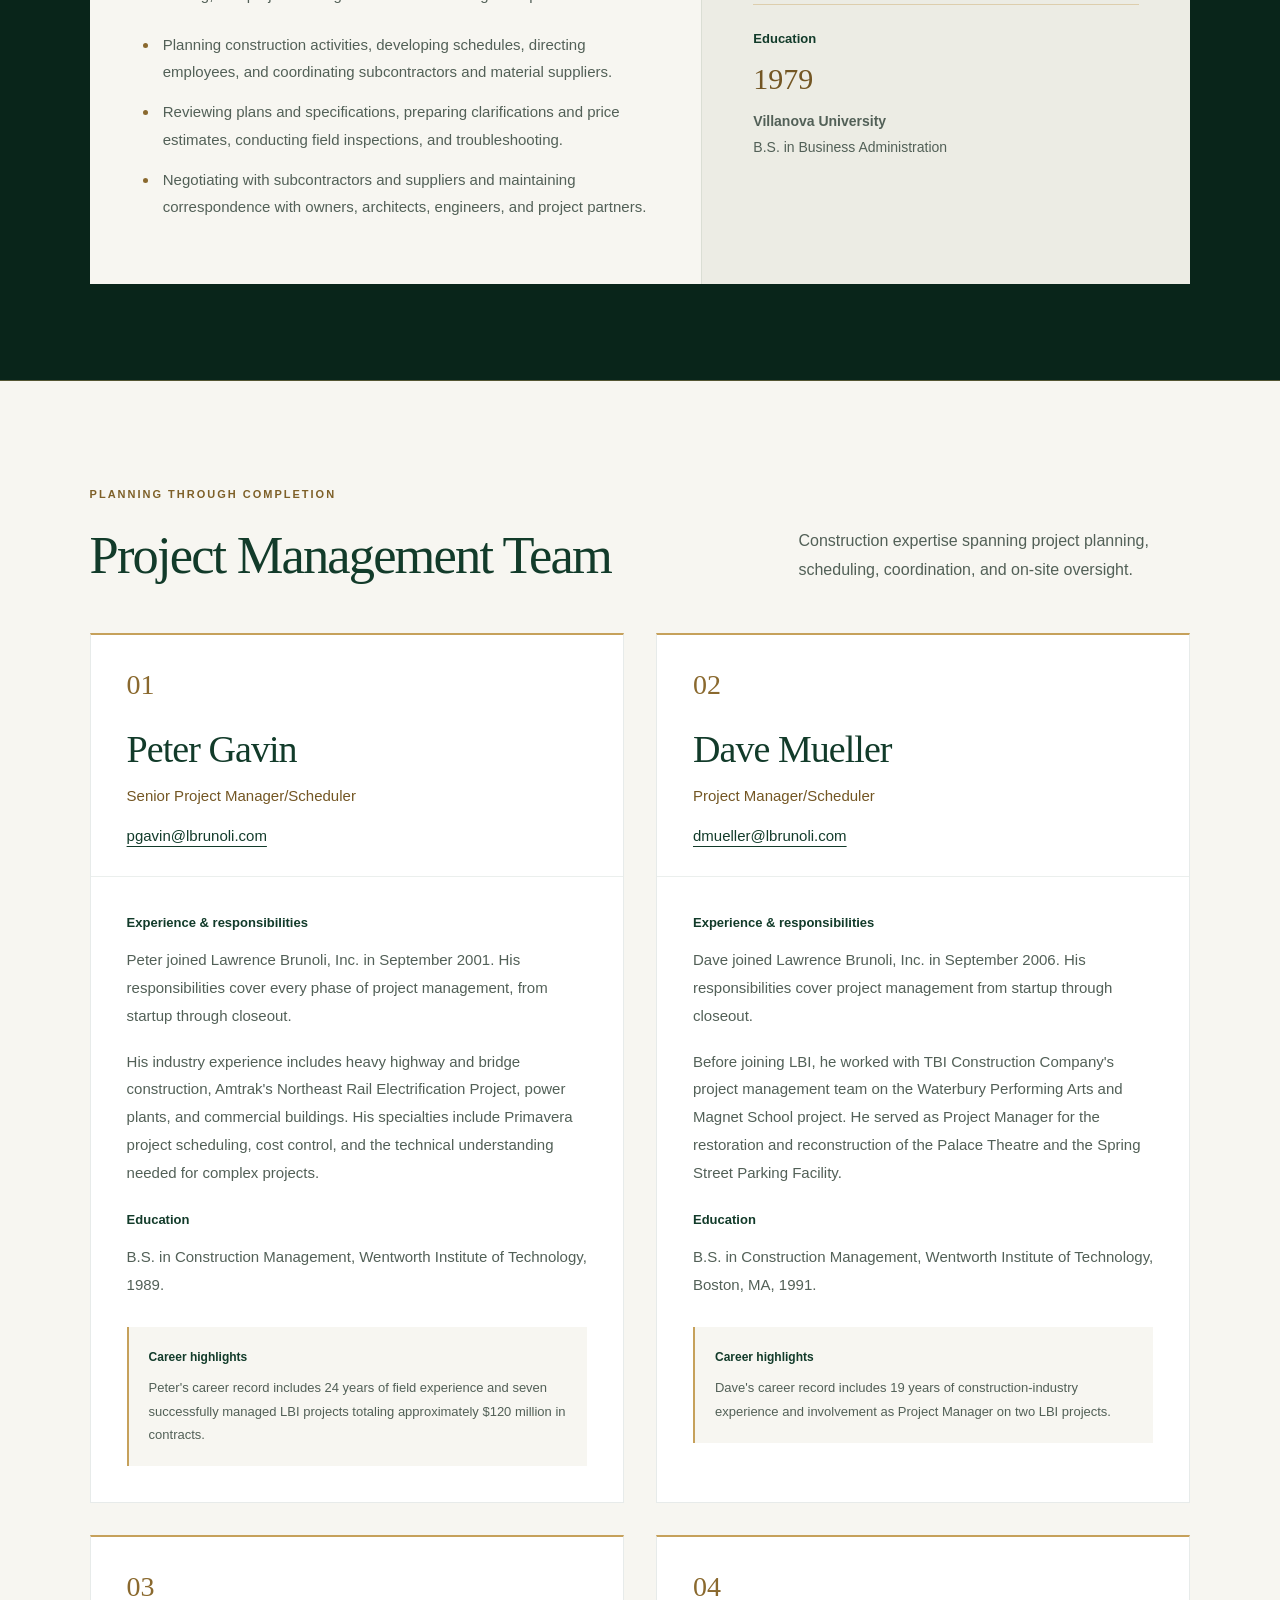
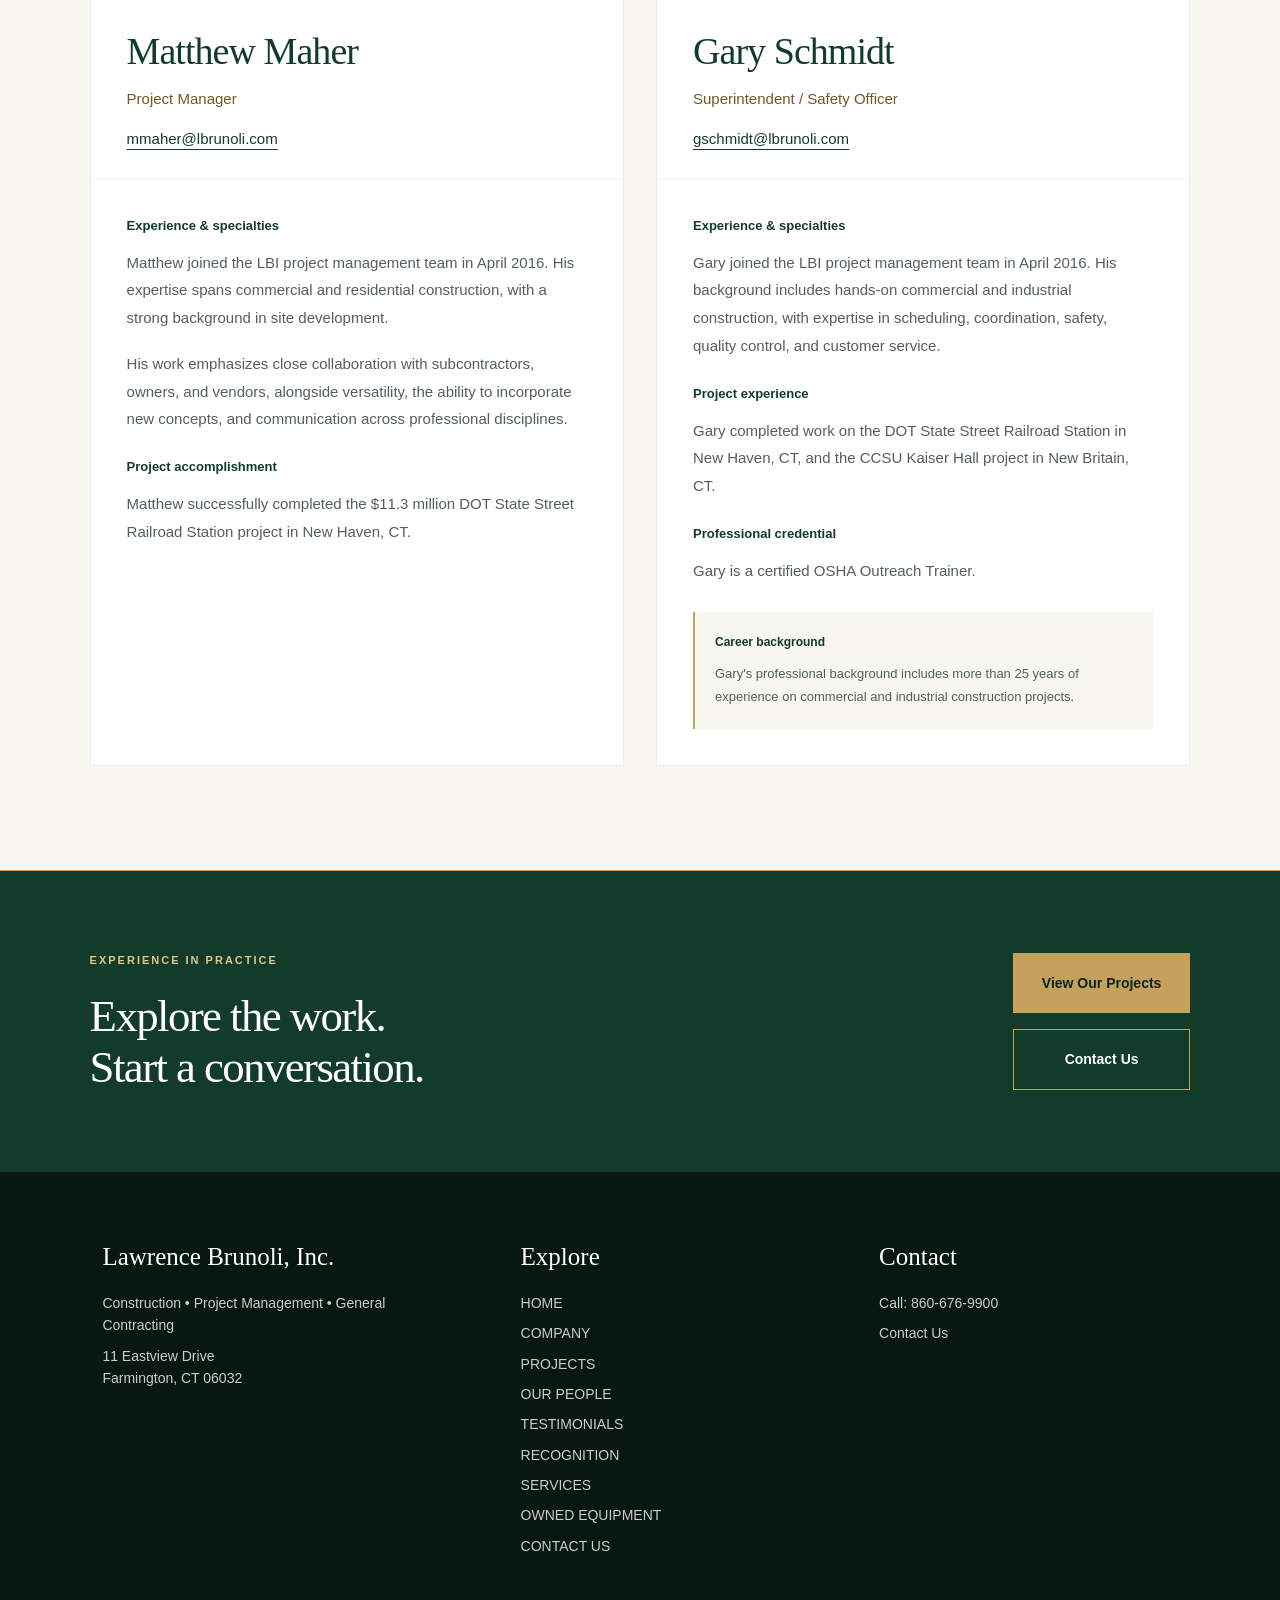
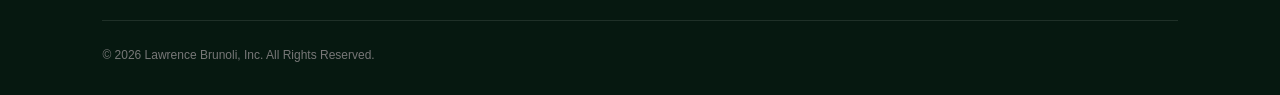
==== commit a8dc79c8: "Restore eight-link desktop navigation and nest Recognition under Testimonials" ====
--- a/about.html
+++ b/about.html
@@ -23,8 +23,11 @@
                 <li><a href="company.html"><span class="nav-label" data-label="Company"><span class="nav-label-shadow" aria-hidden="true">Company</span><span class="nav-label-shine" aria-hidden="true">Company</span><span class="nav-label-main">Company</span></span></a></li>
                 <li><a href="projects.html"><span class="nav-label" data-label="Projects"><span class="nav-label-shadow" aria-hidden="true">Projects</span><span class="nav-label-shine" aria-hidden="true">Projects</span><span class="nav-label-main">Projects</span></span></a></li>
                 <li><a href="about.html" aria-current="page"><span class="nav-label" data-label="Our People"><span class="nav-label-shadow" aria-hidden="true">Our People</span><span class="nav-label-shine" aria-hidden="true">Our People</span><span class="nav-label-main">Our People</span></span></a></li>
-                <li><a href="testimonials.html"><span class="nav-label" data-label="Testimonials"><span class="nav-label-shadow" aria-hidden="true">Testimonials</span><span class="nav-label-shine" aria-hidden="true">Testimonials</span><span class="nav-label-main">Testimonials</span></span></a></li>
-                <li><a href="recognition.html"><span class="nav-label" data-label="Recognition"><span class="nav-label-shadow" aria-hidden="true">Recognition</span><span class="nav-label-shine" aria-hidden="true">Recognition</span><span class="nav-label-main">Recognition</span></span></a></li>
+                <li class="nav-testimonials">
+                    <a href="testimonials.html"><span class="nav-label" data-label="Testimonials"><span class="nav-label-shadow" aria-hidden="true">Testimonials</span><span class="nav-label-shine" aria-hidden="true">Testimonials</span><span class="nav-label-main">Testimonials</span></span></a>
+                    <button class="testimonials-submenu-toggle" type="button" aria-label="Show Recognition submenu" aria-expanded="false" aria-controls="testimonials-submenu"><svg viewBox="0 0 12 8" width="12" height="8" aria-hidden="true" focusable="false"><path d="m1 1 5 5 5-5" fill="none" stroke="currentColor" stroke-width="1.8" stroke-linecap="round" stroke-linejoin="round"/></svg></button>
+                    <ul class="testimonials-submenu" id="testimonials-submenu" hidden><li><a href="recognition.html">Recognition</a></li></ul>
+                </li>
                 <li><a href="services.html"><span class="nav-label" data-label="Services"><span class="nav-label-shadow" aria-hidden="true">Services</span><span class="nav-label-shine" aria-hidden="true">Services</span><span class="nav-label-main">Services</span></span></a></li>
                 <li><a href="equipment.html"><span class="nav-label" data-label="Owned Equipment"><span class="nav-label-shadow" aria-hidden="true">Owned Equipment</span><span class="nav-label-shine" aria-hidden="true">Owned Equipment</span><span class="nav-label-main">Owned Equipment</span></span></a></li>
                 <li><a href="contact.html"><span class="nav-label" data-label="Contact Us"><span class="nav-label-shadow" aria-hidden="true">Contact Us</span><span class="nav-label-shine" aria-hidden="true">Contact Us</span><span class="nav-label-main">Contact Us</span></span></a></li>
--- a/site.css
+++ b/site.css
@@ -864,7 +864,7 @@
 .site-navigation { position: relative; inset: auto; padding: 20px 3%; display: flex; align-items: center; justify-content: flex-start; gap: 32px; flex-wrap: nowrap; width: 100%; }
 .site-navigation .logo { flex: 0 0 auto; }
 .site-navigation .logo img { display: block; height: 180px; width: auto; max-width: none; object-fit: contain; }
-/* Fill five columns top-to-bottom for nine links; DOM and tab order stay intact. */
+/* Eight desktop links retain their original order and approved 3D treatment. */
 .site-navigation .nav-links {
     display: grid;
     grid-auto-flow: column;
@@ -995,7 +995,7 @@
 .contact-detail { background: white; padding: 28px; border-top: 3px solid var(--gold); }
 .contact-detail h2 { font-size: 28px; }
 .contact-detail a { color: var(--green); }
-@media (max-width: 1600px) {
+@media (max-width: 1240px) {
  .site-navigation { flex-wrap: wrap; gap: 16px 28px; }
  .site-navigation .logo img { height: 140px; }
  .site-navigation .menu-toggle { margin-left: auto; font-size: 18px; }
@@ -1018,5 +1018,36 @@
  .site-navigation .logo img { height: 110px; }
 }
 
-/* Preserve the prominent desktop logo when the nine-link menu collapses. */
-@media (min-width: 1241px) and (max-width: 1600px) { .site-navigation .logo img { height: 180px; } }
+
+
+/* Testimonials remains a link; its separate control opens Recognition. */
+.site-header { position: relative; z-index: 20; }
+.site-navigation .nav-testimonials { position: relative; }
+.site-navigation .testimonials-submenu-toggle { position: absolute; right: 7px; top: 0; bottom: 0; margin-block: auto; width: 23px; height: 32px; display: flex; align-items: center; justify-content: center; padding: 3px; border: 0; border-radius: 3px; background: transparent; color: #F4E6C9; cursor: pointer; z-index: 2; }
+.site-navigation .testimonials-submenu-toggle:hover { color: var(--gold); }
+.site-navigation .testimonials-submenu-toggle:focus-visible { outline: 2px solid #FFF0CA; outline-offset: 2px; }
+.site-navigation .testimonials-submenu-toggle[aria-expanded="true"] svg { transform: rotate(180deg); }
+.site-navigation .testimonials-submenu { position: absolute; left: 0; top: 100%; z-index: 30; min-width: 100%; padding: 12px 0 0; margin: 0; list-style: none; }
+.site-navigation .testimonials-submenu[hidden] { display: none; }
+.site-navigation .testimonials-submenu > li { border: 1px solid var(--gold); border-radius: 5px; background: var(--dark-green); box-shadow: 0 8px 18px #00000035; }
+.site-navigation .testimonials-submenu a { display: block; min-height: 0; width: 100%; padding: 14px 18px; border: 0; border-radius: 4px; background: transparent; box-shadow: none; color: var(--cream); font: 400 18px/1.4 Georgia, "Times New Roman", serif; white-space: nowrap; text-decoration: none; transition: color 180ms ease, background-color 180ms ease; }
+.site-navigation .testimonials-submenu a::before { content: none; }
+.site-navigation .testimonials-submenu a:is(:hover, :focus-visible) { transform: none; background: #ffffff09; color: var(--gold); box-shadow: none; }
+.site-navigation .testimonials-submenu a:focus-visible { outline: 2px solid var(--gold); outline-offset: -3px; }
+@media (min-width: 1241px) {
+    .site-navigation { gap: clamp(18px, 1.5vw, 30px); padding-inline: 2%; }
+    .site-navigation .nav-links { display: flex; flex-wrap: nowrap; align-items: center; gap: clamp(10px, 1vw, 20px); }
+    .site-navigation .nav-links > li { flex: 0 0 auto; }
+    .site-navigation .nav-links > li > a { font-size: clamp(17px, 1.35vw, 24px); padding: 14px clamp(9px, .85vw, 17px); }
+    .site-navigation .nav-testimonials > a { padding-right: 34px !important; }
+    .js .site-navigation .menu-toggle { display: none; }
+    html:not(.js) .nav-testimonials:is(:hover, :focus-within) .testimonials-submenu { display: block; }
+}
+@media (max-width: 1240px) {
+    .site-navigation .nav-testimonials { flex-wrap: wrap; }
+    .site-navigation .nav-testimonials > a { padding-right: 62px; }
+    .site-navigation .testimonials-submenu-toggle { top: 17px; right: 16px; bottom: auto; margin: 0; width: 36px; height: 36px; border: 1px solid var(--gold); }
+    .site-navigation .testimonials-submenu { position: static; flex-basis: 100%; padding-top: 14px; }
+    .site-navigation .testimonials-submenu a { padding: 14px 20px; font-size: 20px; }
+    html:not(.js) .testimonials-submenu { display: block; }
+}
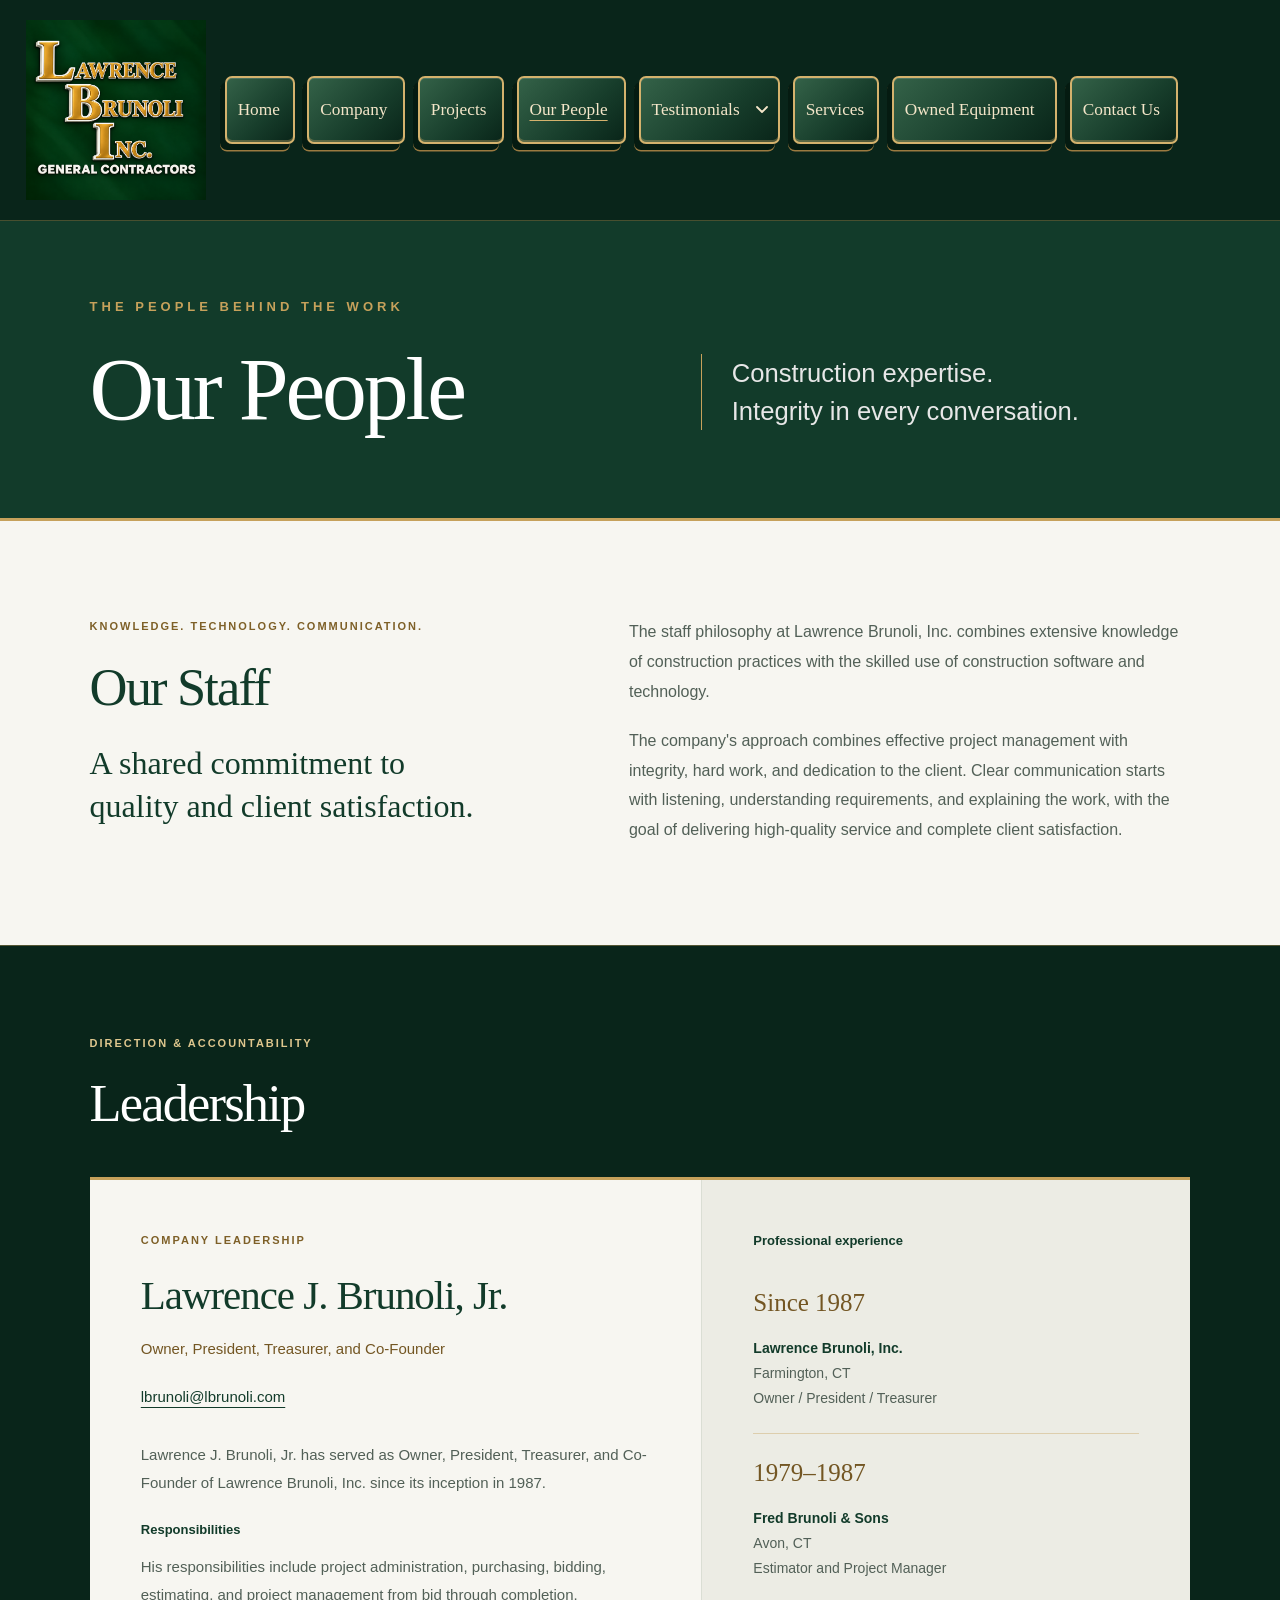
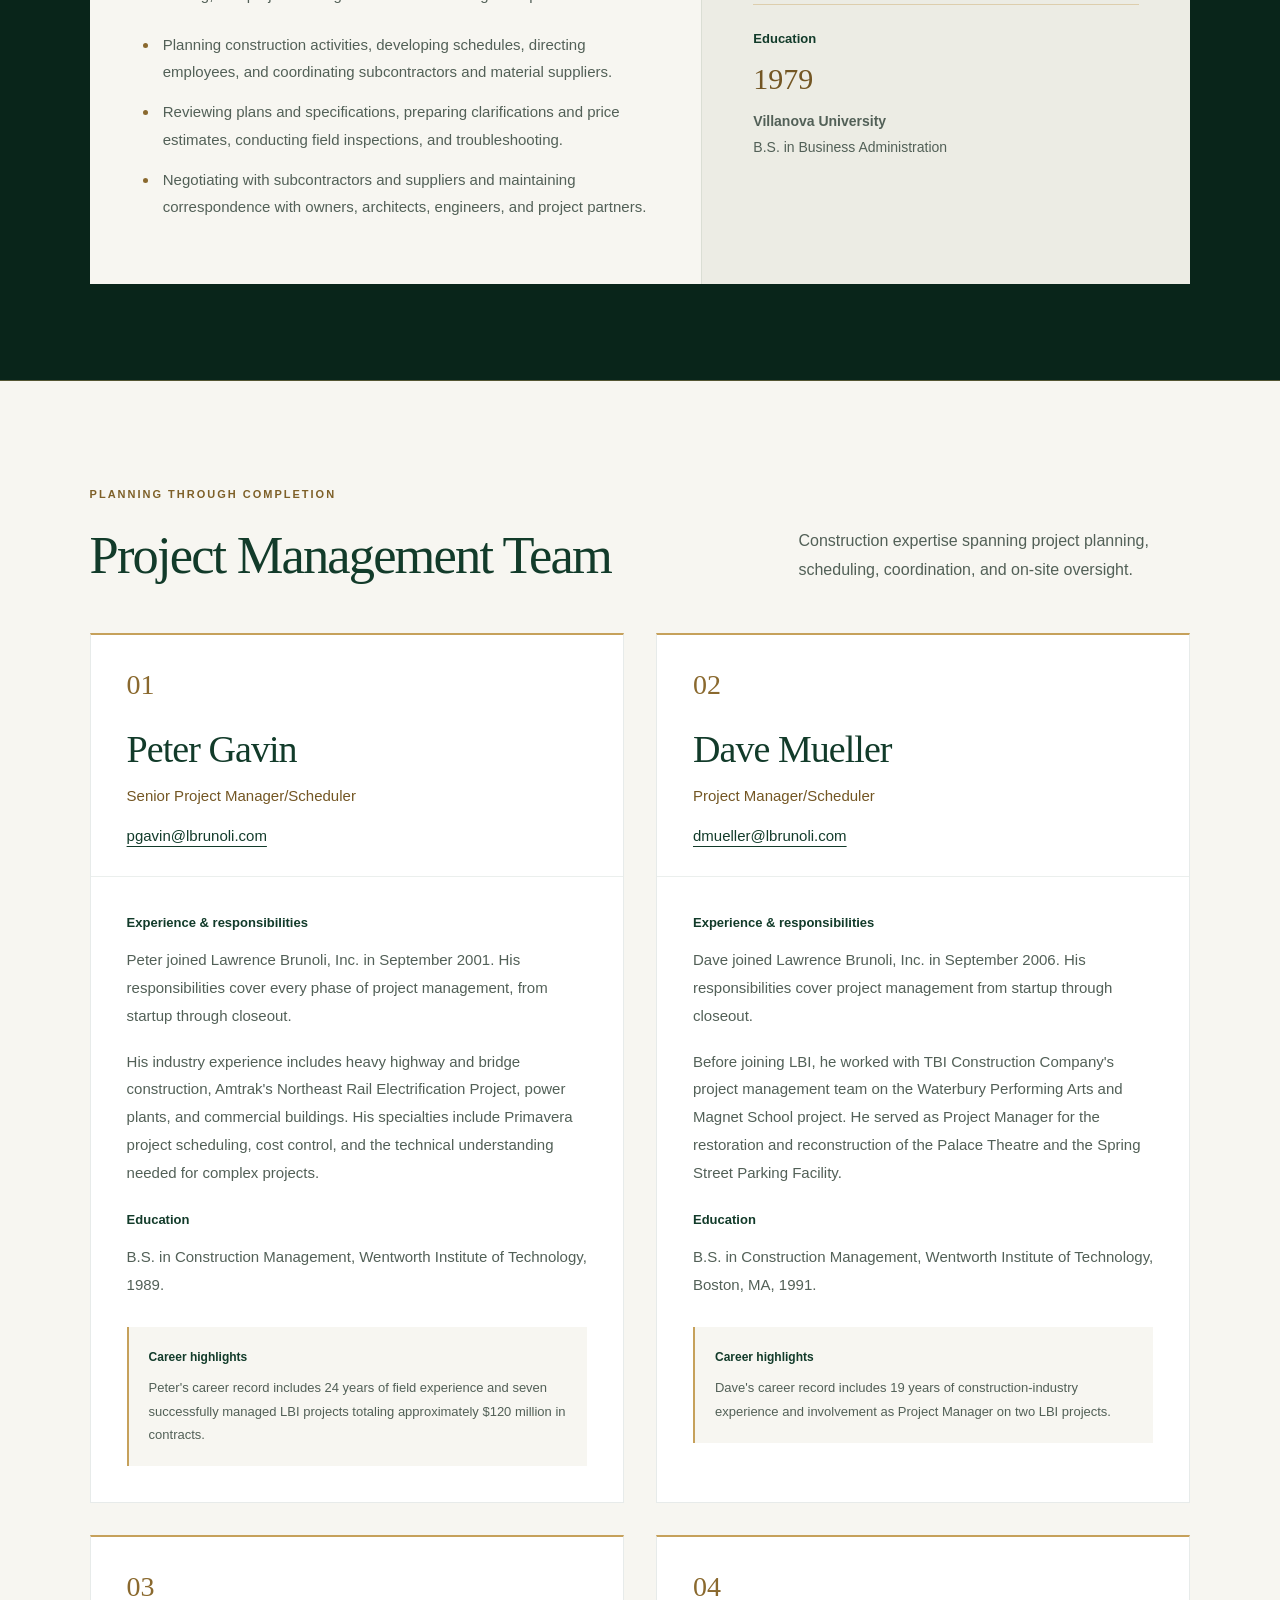
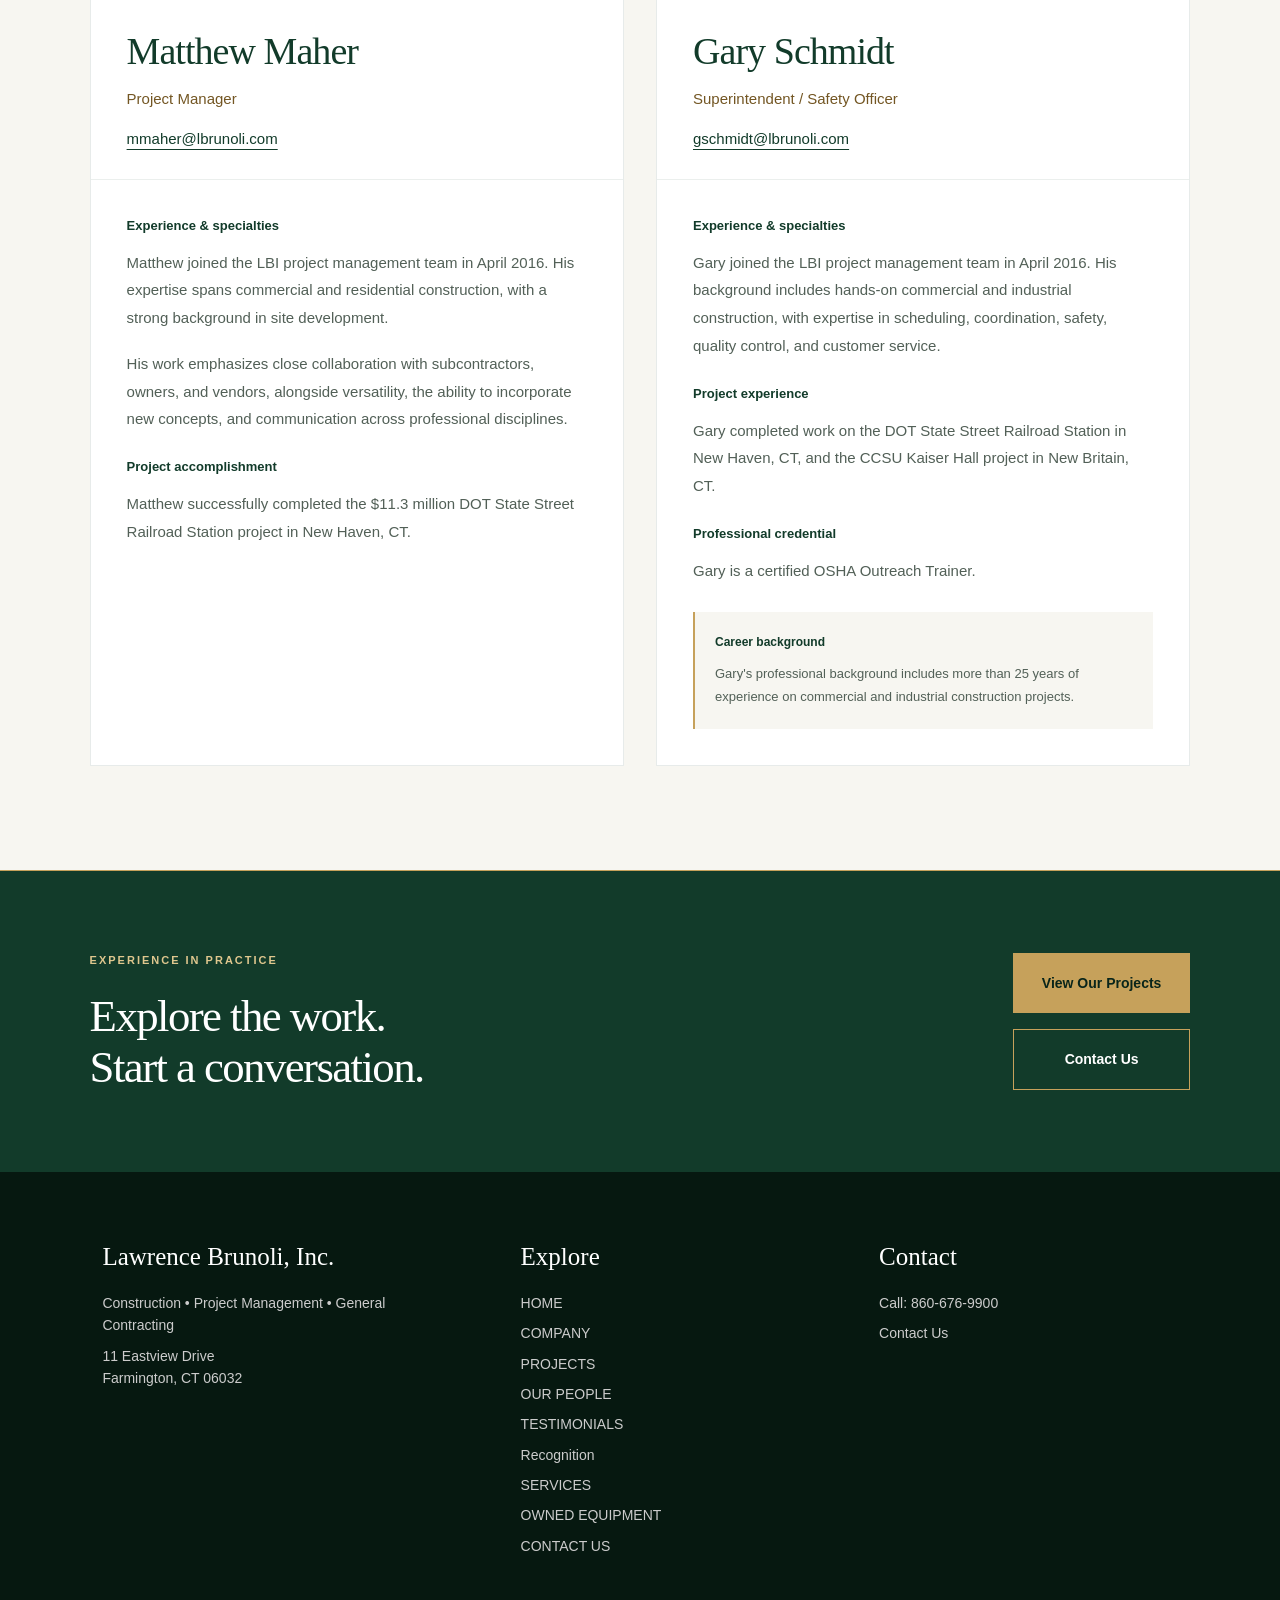
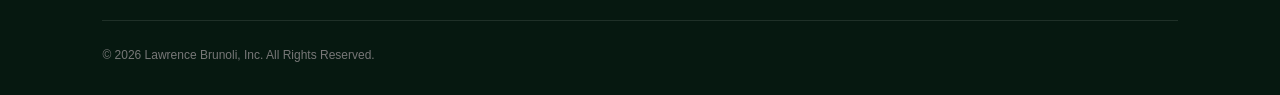
==== commit b385508a: "Use title case for Recognition heading and footer links" ====
--- a/about.html
+++ b/about.html
@@ -231,7 +231,7 @@
                 <a href="projects.html">PROJECTS</a>
                 <a href="about.html">OUR PEOPLE</a>
                 <a href="testimonials.html">TESTIMONIALS</a>
-                <a href="recognition.html">RECOGNITION</a>
+                <a href="recognition.html">Recognition</a>
                 <a href="services.html">SERVICES</a>
                 <a href="equipment.html">OWNED EQUIPMENT</a>
                 <a href="contact.html">CONTACT US</a>
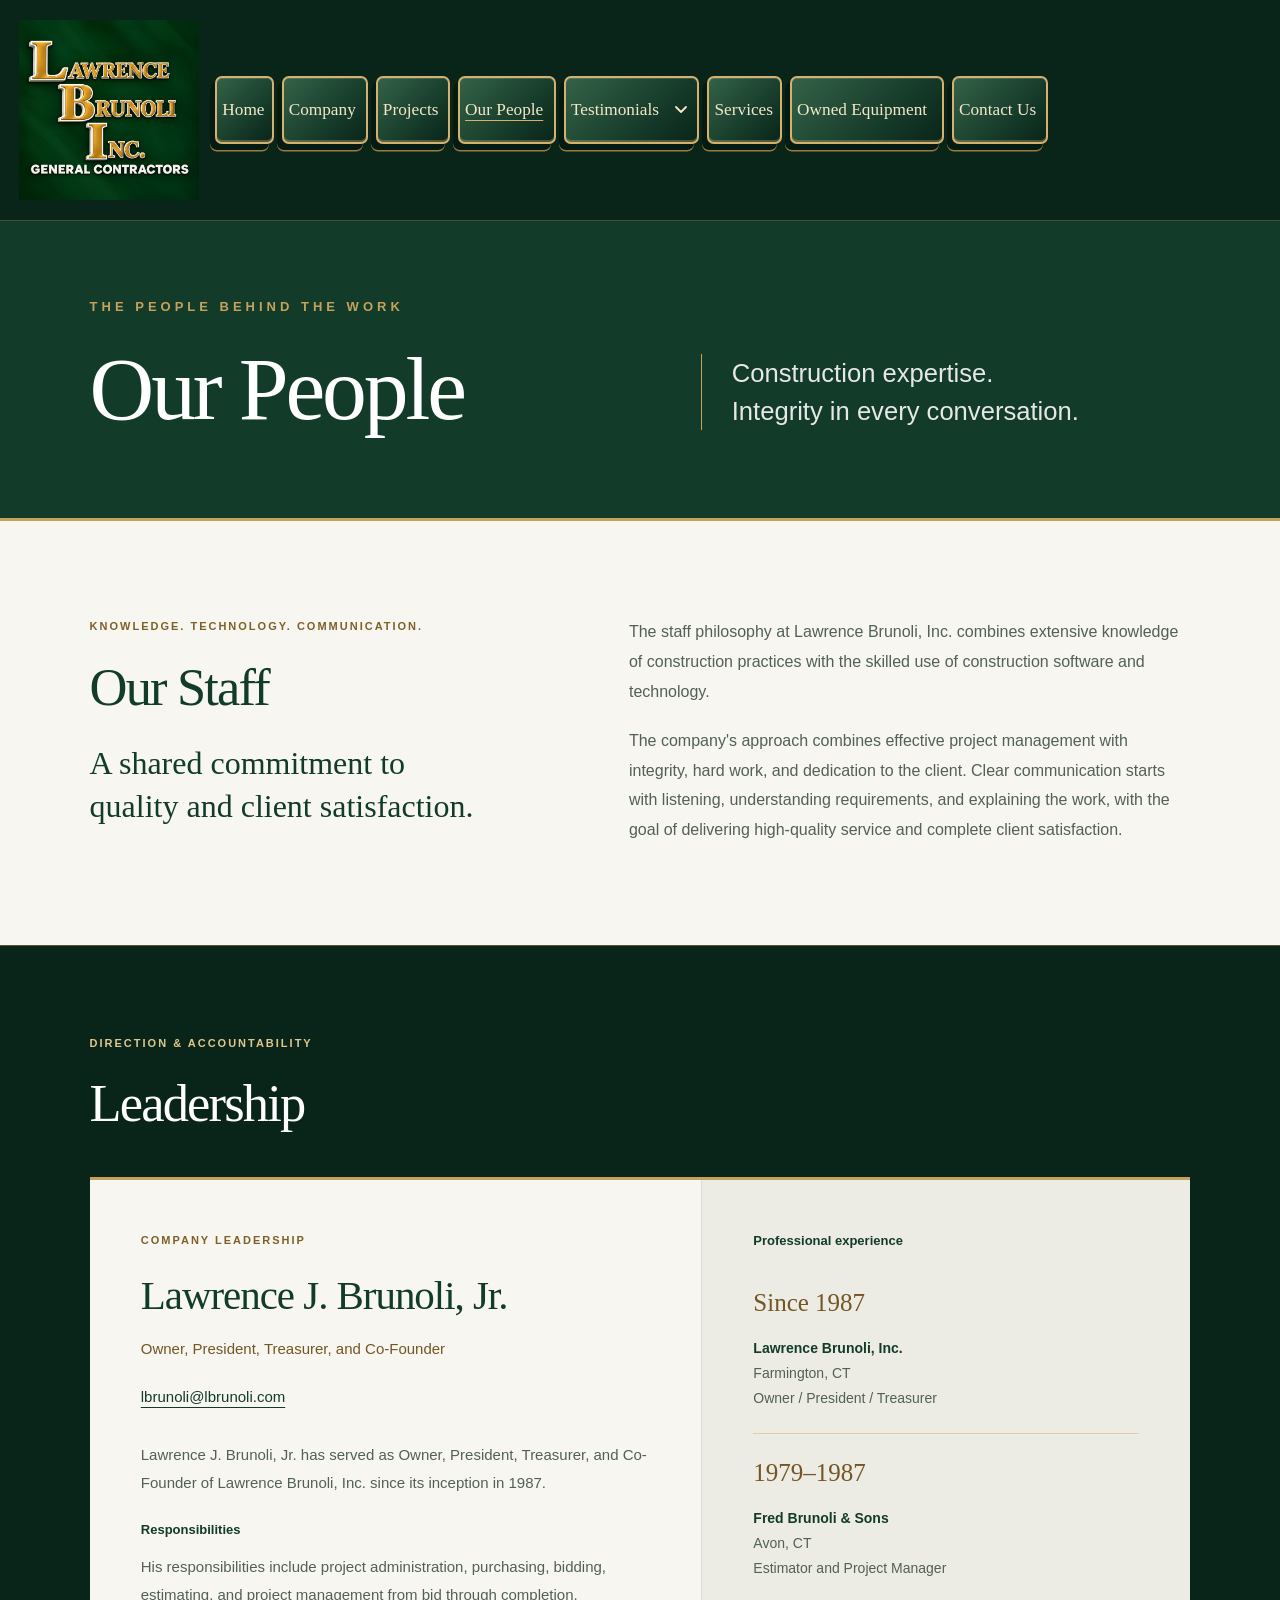
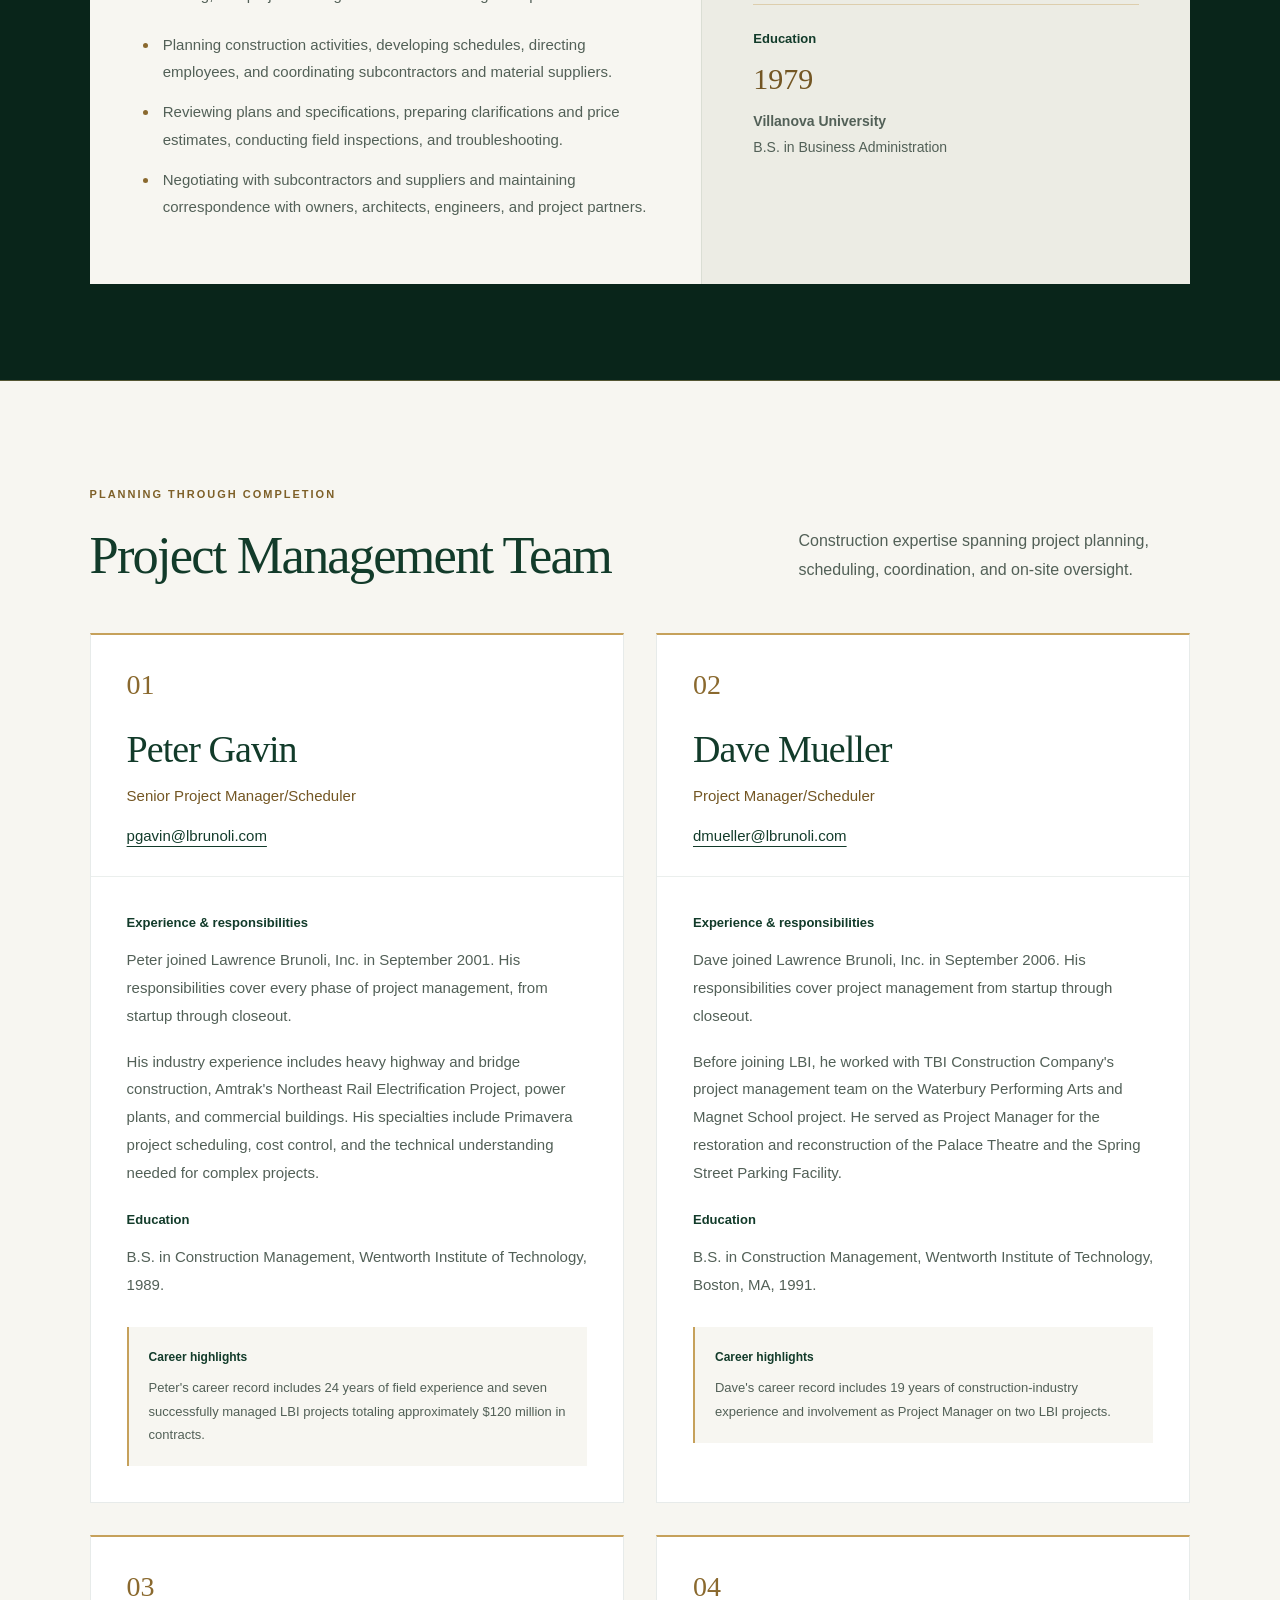
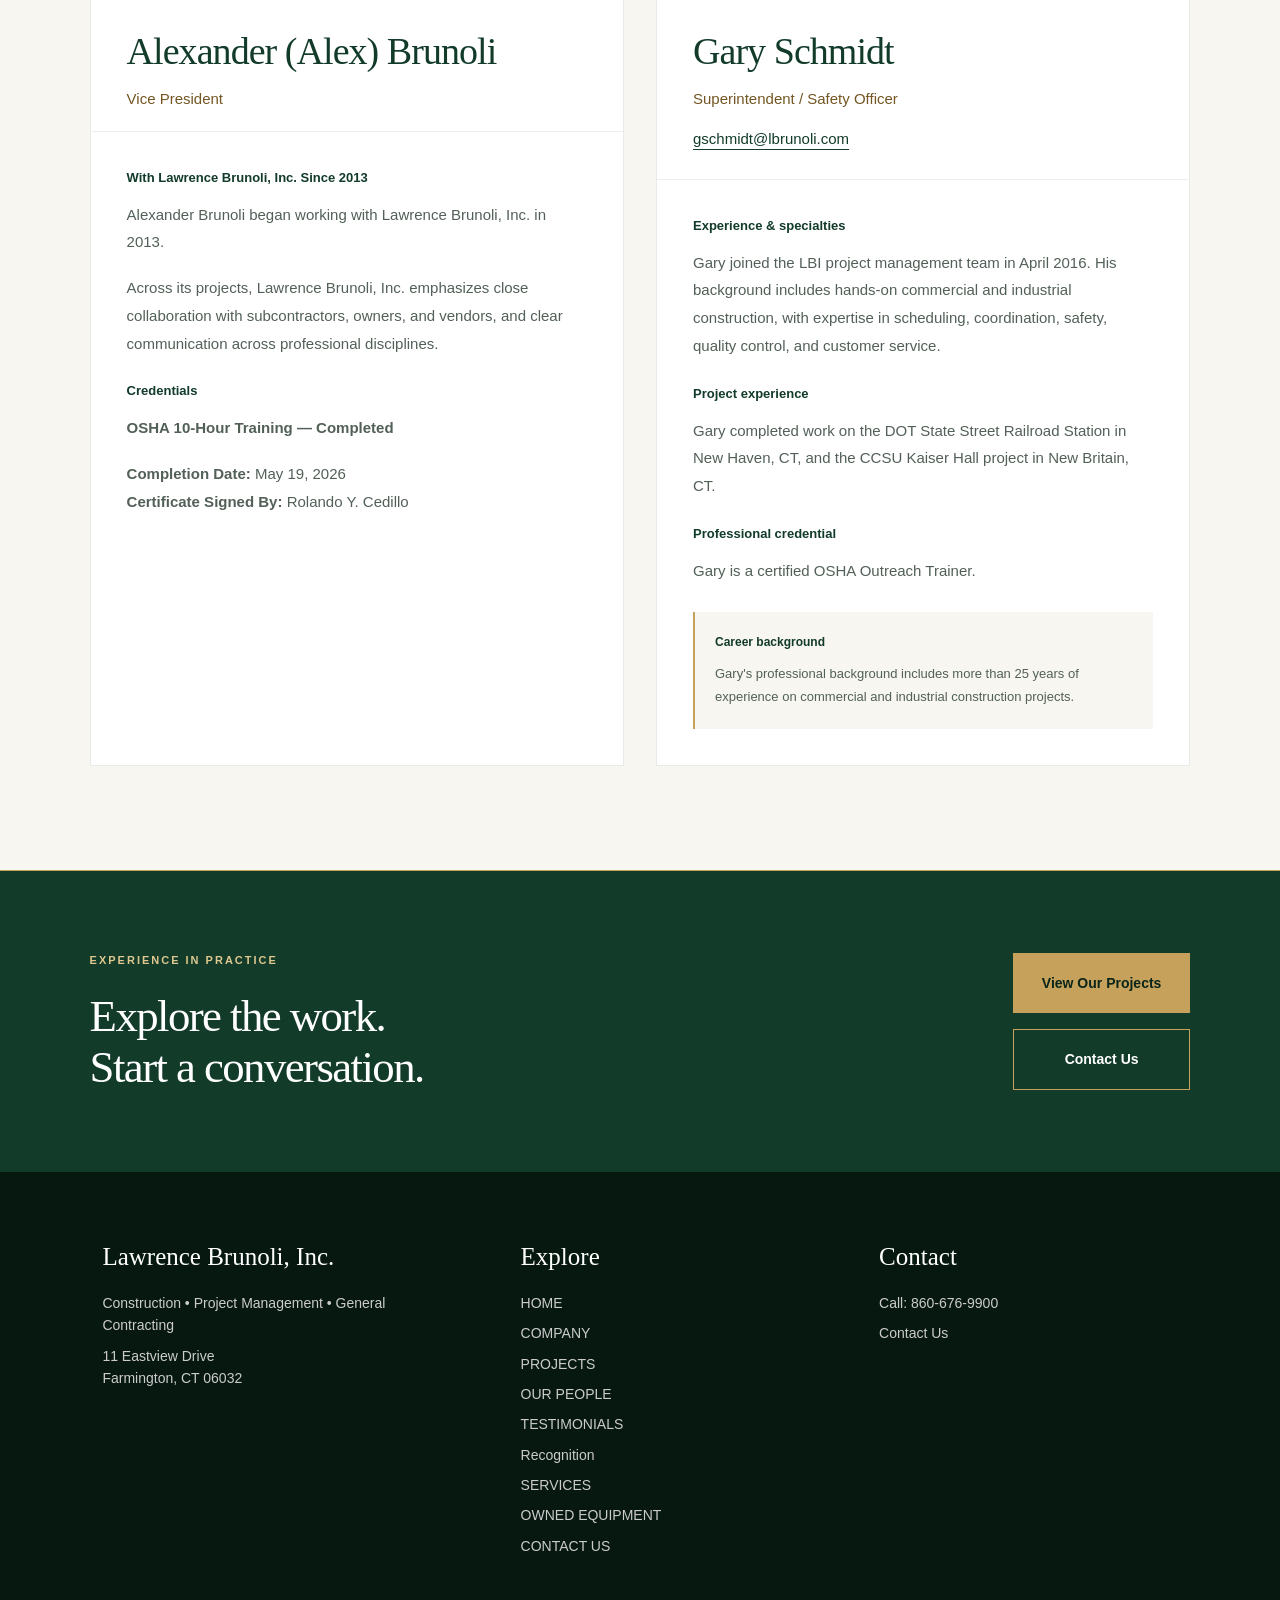
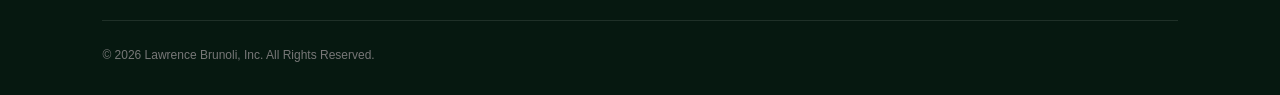
==== commit 2f3dba5e: "Replace Matthew Maher profile with Alexander Brunoli Vice President profile" ====
--- a/about.html
+++ b/about.html
@@ -148,19 +148,20 @@
                     </div>
                 </article>
 
-                <article class="people-profile" aria-labelledby="matthew-name">
+                <article class="people-profile" aria-labelledby="alex-name">
                     <header class="people-profile-heading">
                         <div class="people-profile-marker" aria-hidden="true">03</div>
-                        <h3 id="matthew-name">Matthew Maher</h3>
-                        <p class="people-role">Project Manager</p>
-                        <a class="people-email" href="mailto:mmaher@lbrunoli.com">mmaher@lbrunoli.com</a>
-                    </header>
-                    <div class="people-profile-body">
-                        <h4>Experience &amp; specialties</h4>
-                        <p>Matthew joined the LBI project management team in April 2016. His expertise spans commercial and residential construction, with a strong background in site development.</p>
-                        <p>His work emphasizes close collaboration with subcontractors, owners, and vendors, alongside versatility, the ability to incorporate new concepts, and communication across professional disciplines.</p>
-                        <h4>Project accomplishment</h4>
-                        <p>Matthew successfully completed the $11.3 million DOT State Street Railroad Station project in New Haven, CT.</p>
+                        <h3 id="alex-name">Alexander (Alex) Brunoli</h3>
+                        <p class="people-role">Vice President</p>
+                    </header>
+                    <div class="people-profile-body">
+                        <h4>With Lawrence Brunoli, Inc. Since 2013</h4>
+                        <p>Alexander Brunoli began working with Lawrence Brunoli, Inc. in 2013.</p>
+                        <p>Across its projects, Lawrence Brunoli, Inc. emphasizes close collaboration with subcontractors, owners, and vendors, and clear communication across professional disciplines.</p>
+                        <h4>Credentials</h4>
+                        <p><strong>OSHA 10-Hour Training — Completed</strong></p>
+                        <p><strong>Completion Date:</strong> <time datetime="2026-05-19">May 19, 2026</time><br>
+                        <strong>Certificate Signed By:</strong> Rolando Y. Cedillo</p>
                     </div>
                 </article>
 
--- a/site.css
+++ b/site.css
@@ -1043,6 +1043,13 @@
     .js .site-navigation .menu-toggle { display: none; }
     html:not(.js) .nav-testimonials:is(:hover, :focus-within) .testimonials-submenu { display: block; }
 }
+/* Leave room for the logo, wider system-serif metrics and the 4% hover
+   enlargement before switching to the existing mobile navigation. */
+@media (min-width: 1241px) and (max-width: 1919px) {
+    .site-navigation { gap: 16px; padding-inline: 1.5%; }
+    .site-navigation .nav-links { gap: clamp(8px, .6vw, 10px); }
+    .site-navigation .nav-links > li > a { padding-inline: clamp(4px, .4vw, 8px); }
+}
 @media (max-width: 1240px) {
     .site-navigation .nav-testimonials { flex-wrap: wrap; }
     .site-navigation .nav-testimonials > a { padding-right: 62px; }
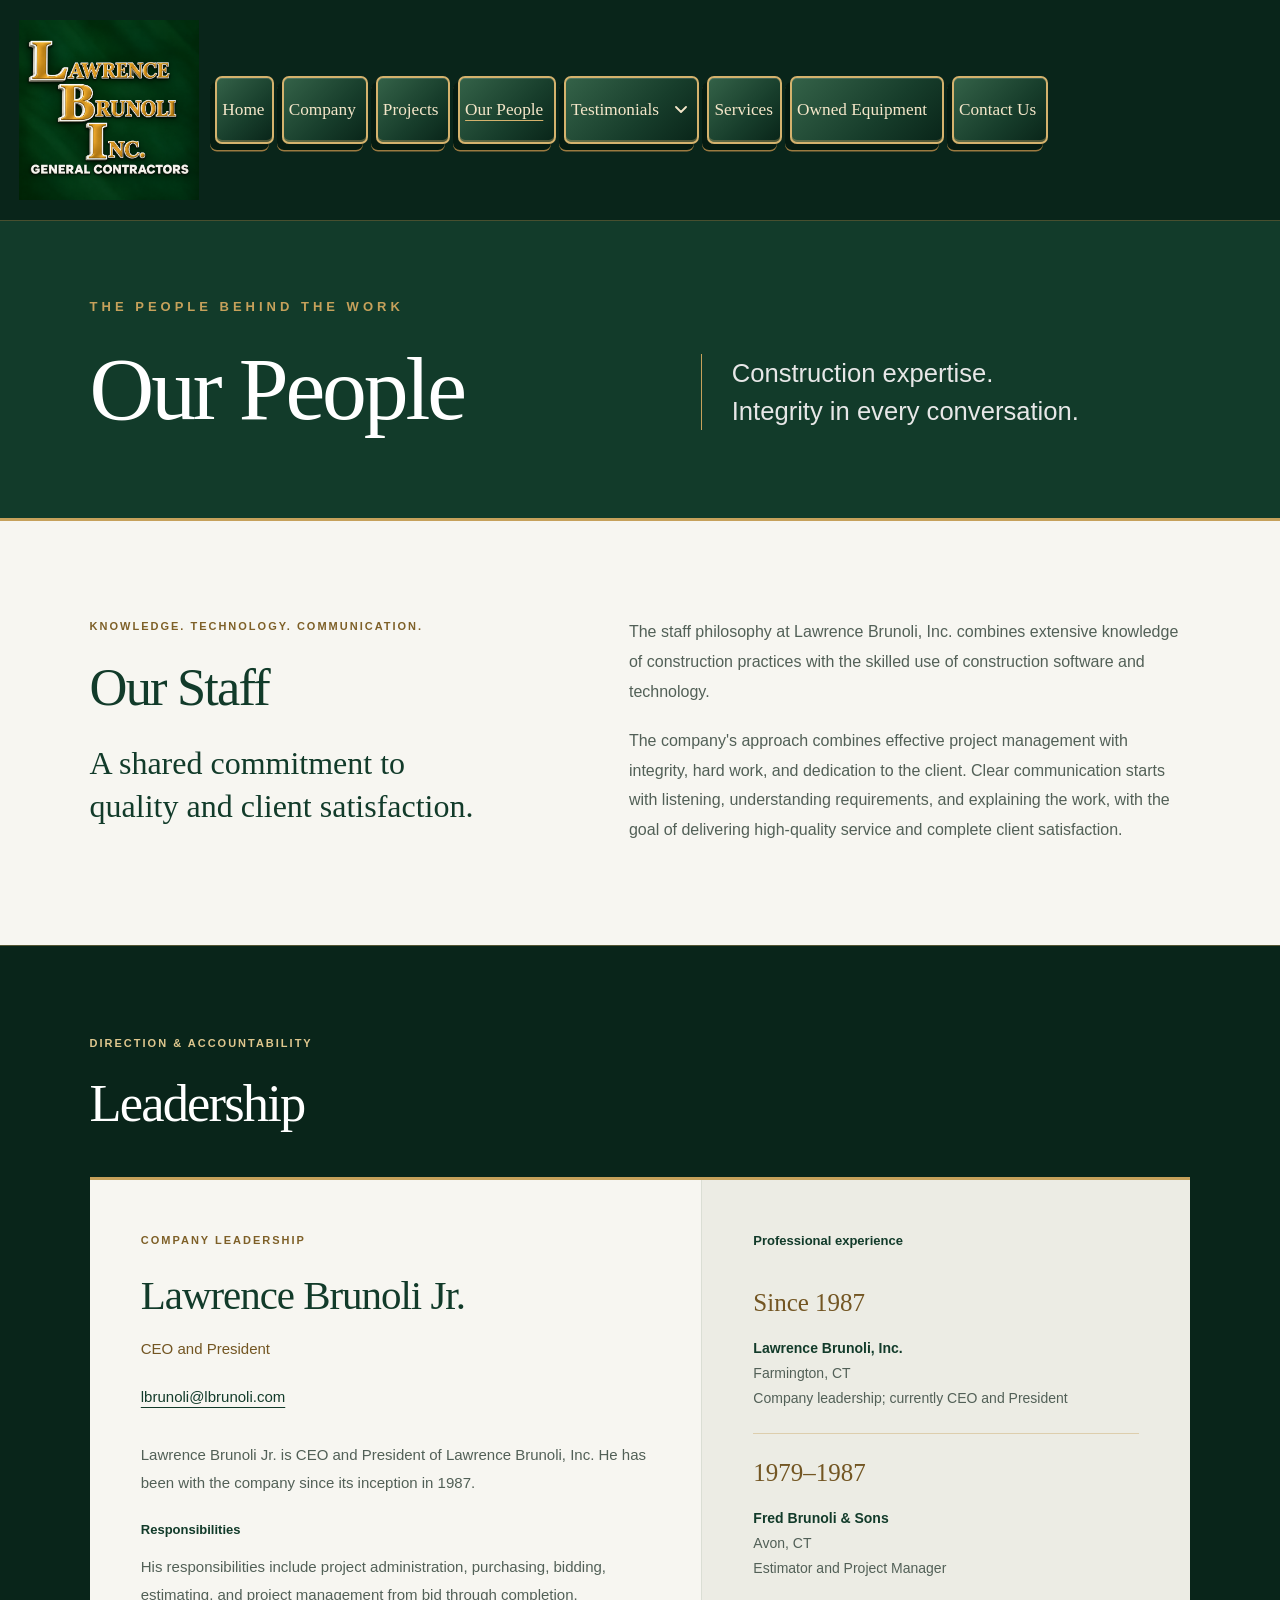
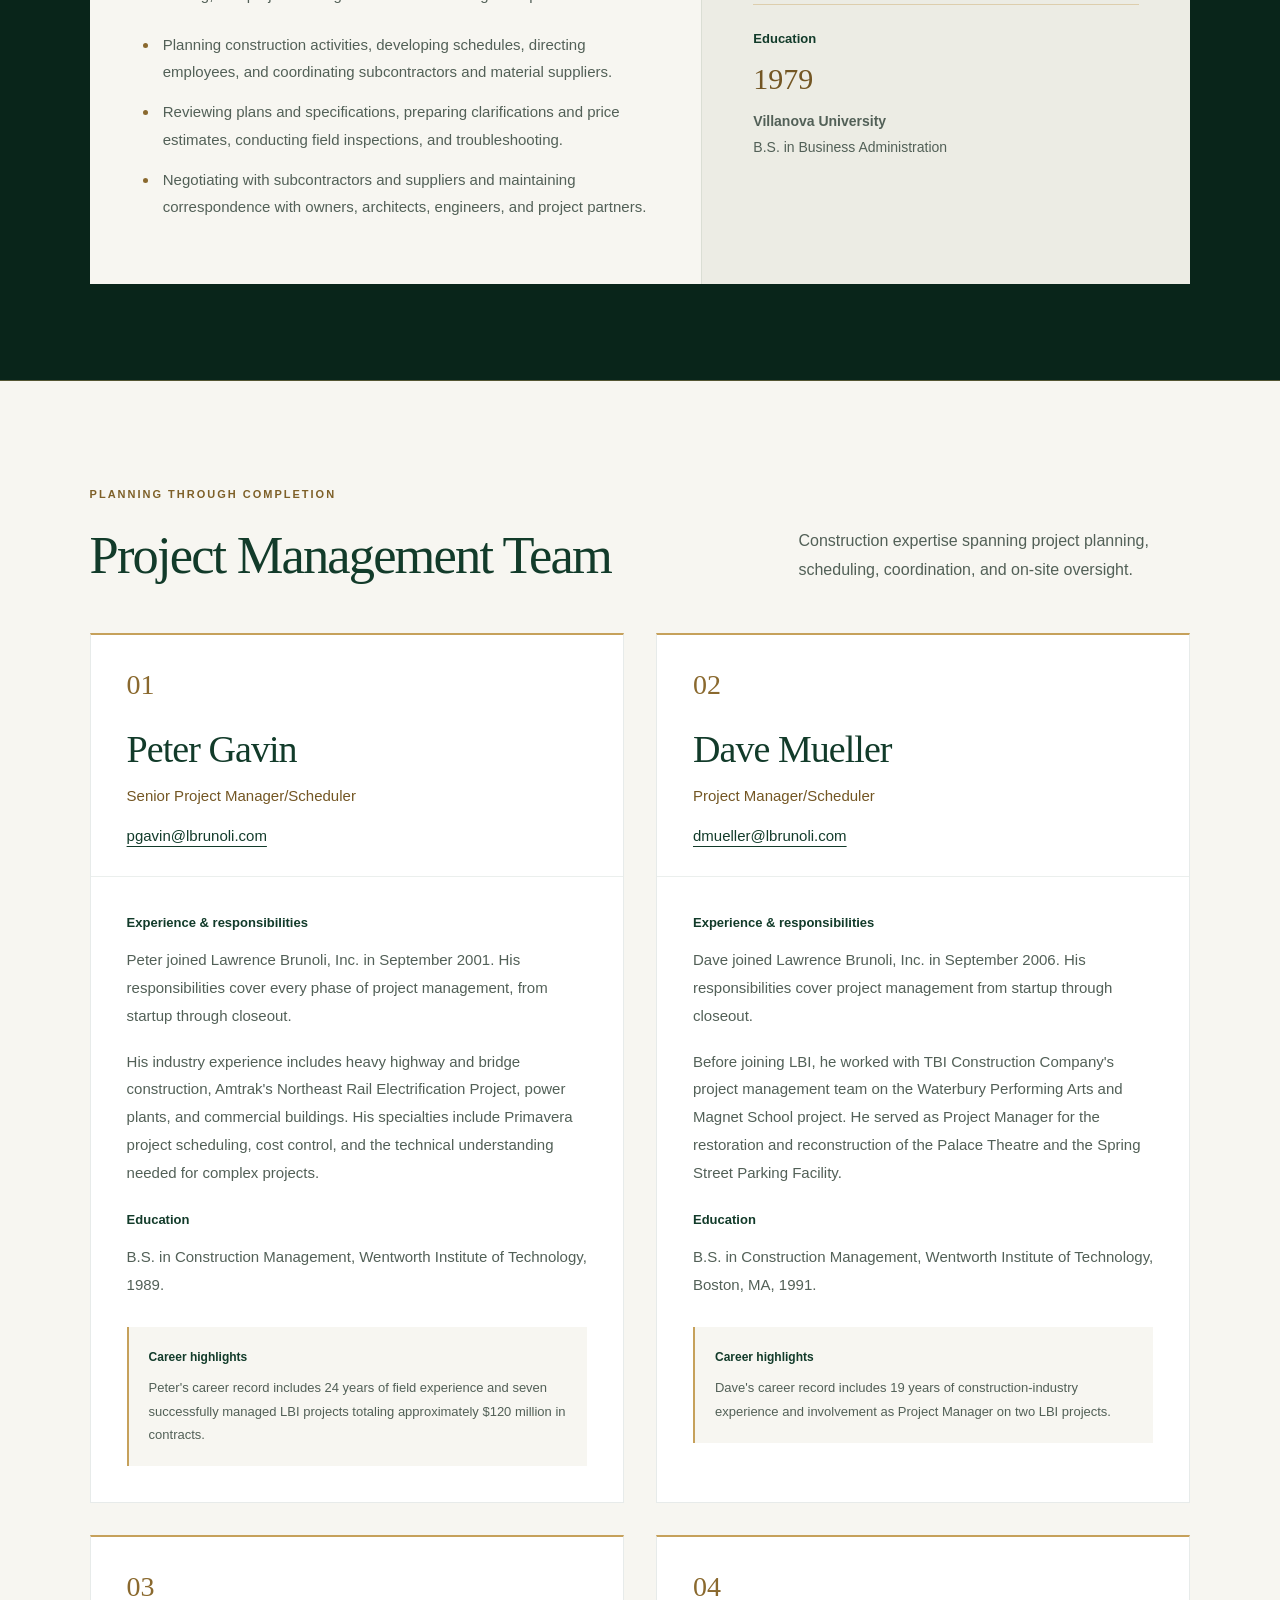
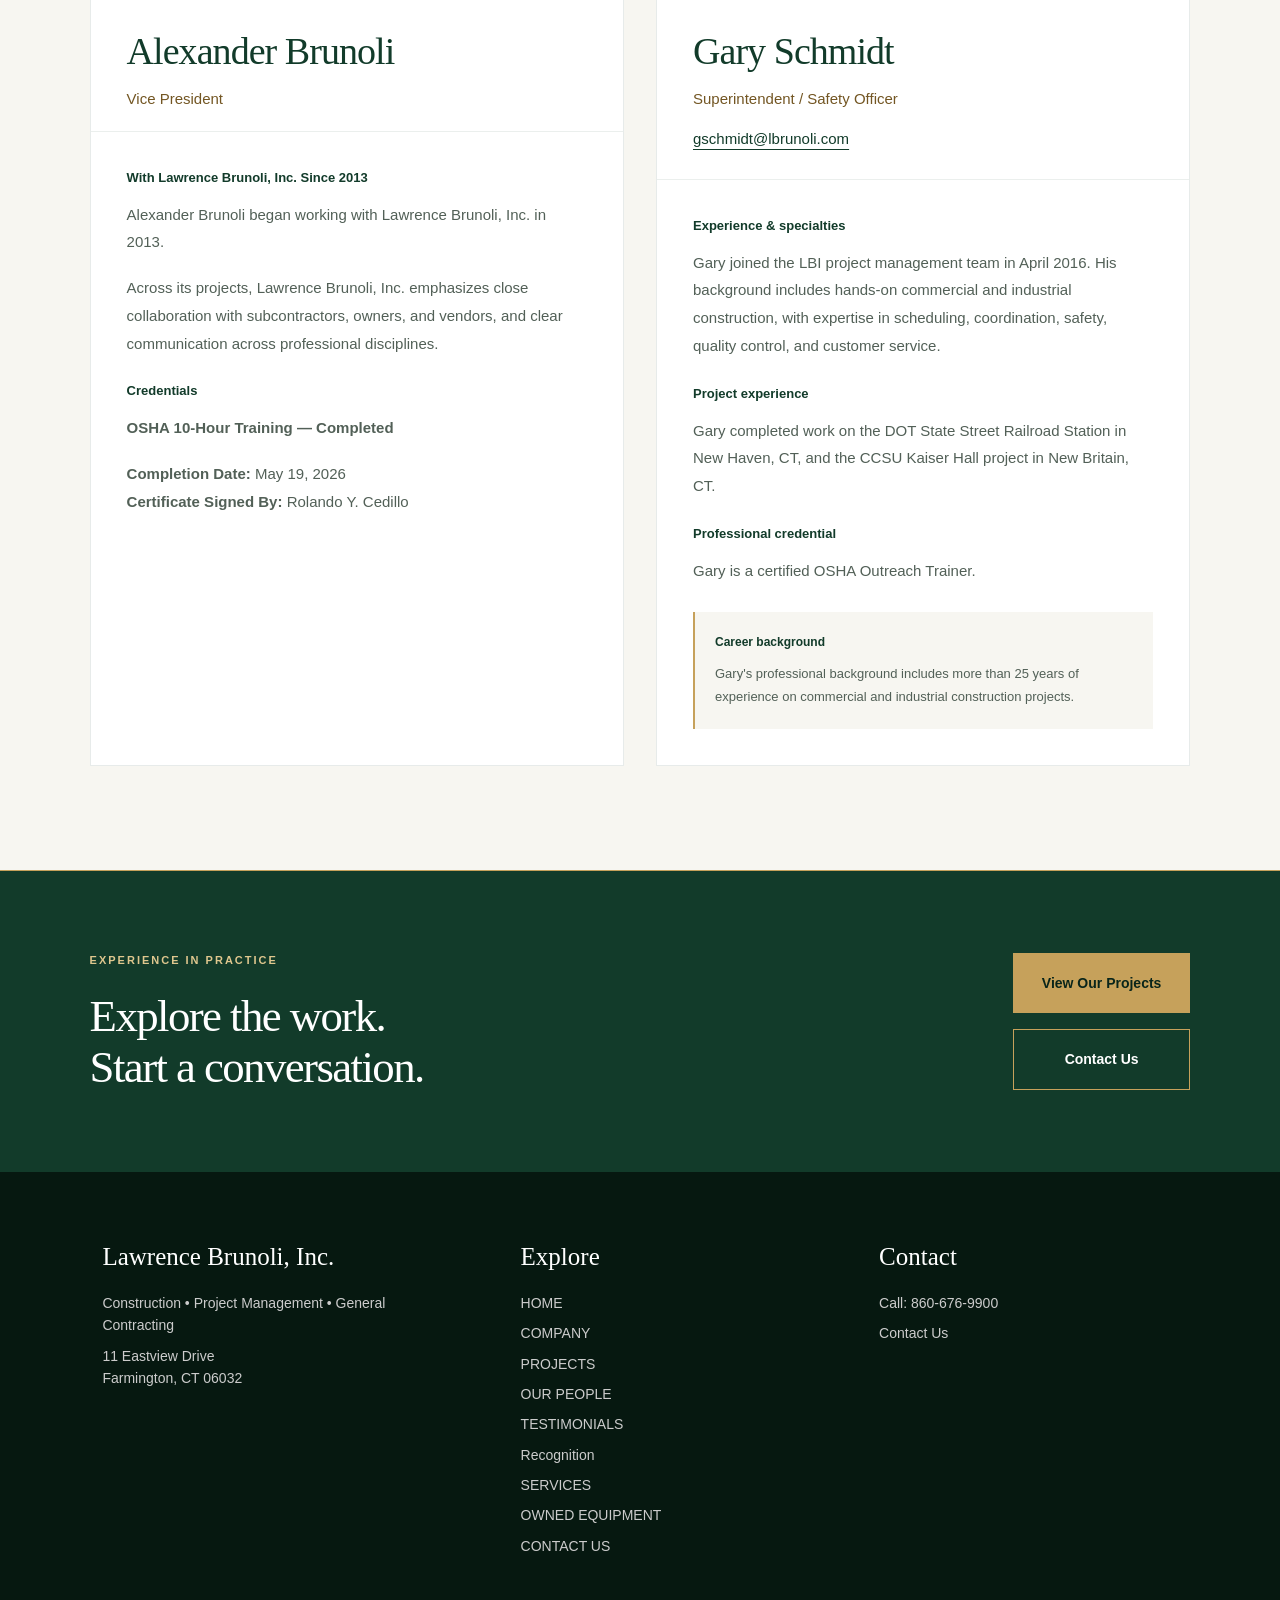
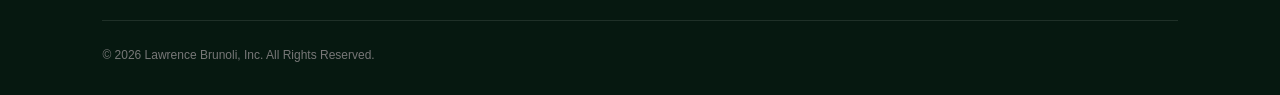
==== commit 53191bd0: "Use official current leadership names and titles consistently" ====
--- a/about.html
+++ b/about.html
@@ -70,10 +70,10 @@
             <article class="people-leader" aria-labelledby="lawrence-name">
                 <div class="people-leader-bio">
                     <div class="people-kicker">COMPANY LEADERSHIP</div>
-                    <h3 id="lawrence-name">Lawrence J. Brunoli, Jr.</h3>
-                    <p class="people-role">Owner, President, Treasurer, and Co-Founder</p>
+                    <h3 id="lawrence-name">Lawrence Brunoli Jr.</h3>
+                    <p class="people-role">CEO and President</p>
                     <a class="people-email" href="mailto:lbrunoli@lbrunoli.com">lbrunoli@lbrunoli.com</a>
-                    <p>Lawrence J. Brunoli, Jr. has served as Owner, President, Treasurer, and Co-Founder of Lawrence Brunoli, Inc. since its inception in 1987.</p>
+                    <p>Lawrence Brunoli Jr. is CEO and President of Lawrence Brunoli, Inc. He has been with the company since its inception in 1987.</p>
                     <h4>Responsibilities</h4>
                     <p>His responsibilities include project administration, purchasing, bidding, estimating, and project management from bid through completion.</p>
                     <ul class="people-responsibilities">
@@ -87,7 +87,7 @@
                     <dl class="people-career-list">
                         <div>
                             <dt>Since 1987</dt>
-                            <dd><strong>Lawrence Brunoli, Inc.</strong><span>Farmington, CT</span><span>Owner / President / Treasurer</span></dd>
+                            <dd><strong>Lawrence Brunoli, Inc.</strong><span>Farmington, CT</span><span>Company leadership; currently CEO and President</span></dd>
                         </div>
                         <div>
                             <dt>1979–1987</dt>
@@ -151,7 +151,7 @@
                 <article class="people-profile" aria-labelledby="alex-name">
                     <header class="people-profile-heading">
                         <div class="people-profile-marker" aria-hidden="true">03</div>
-                        <h3 id="alex-name">Alexander (Alex) Brunoli</h3>
+                        <h3 id="alex-name">Alexander Brunoli</h3>
                         <p class="people-role">Vice President</p>
                     </header>
                     <div class="people-profile-body">
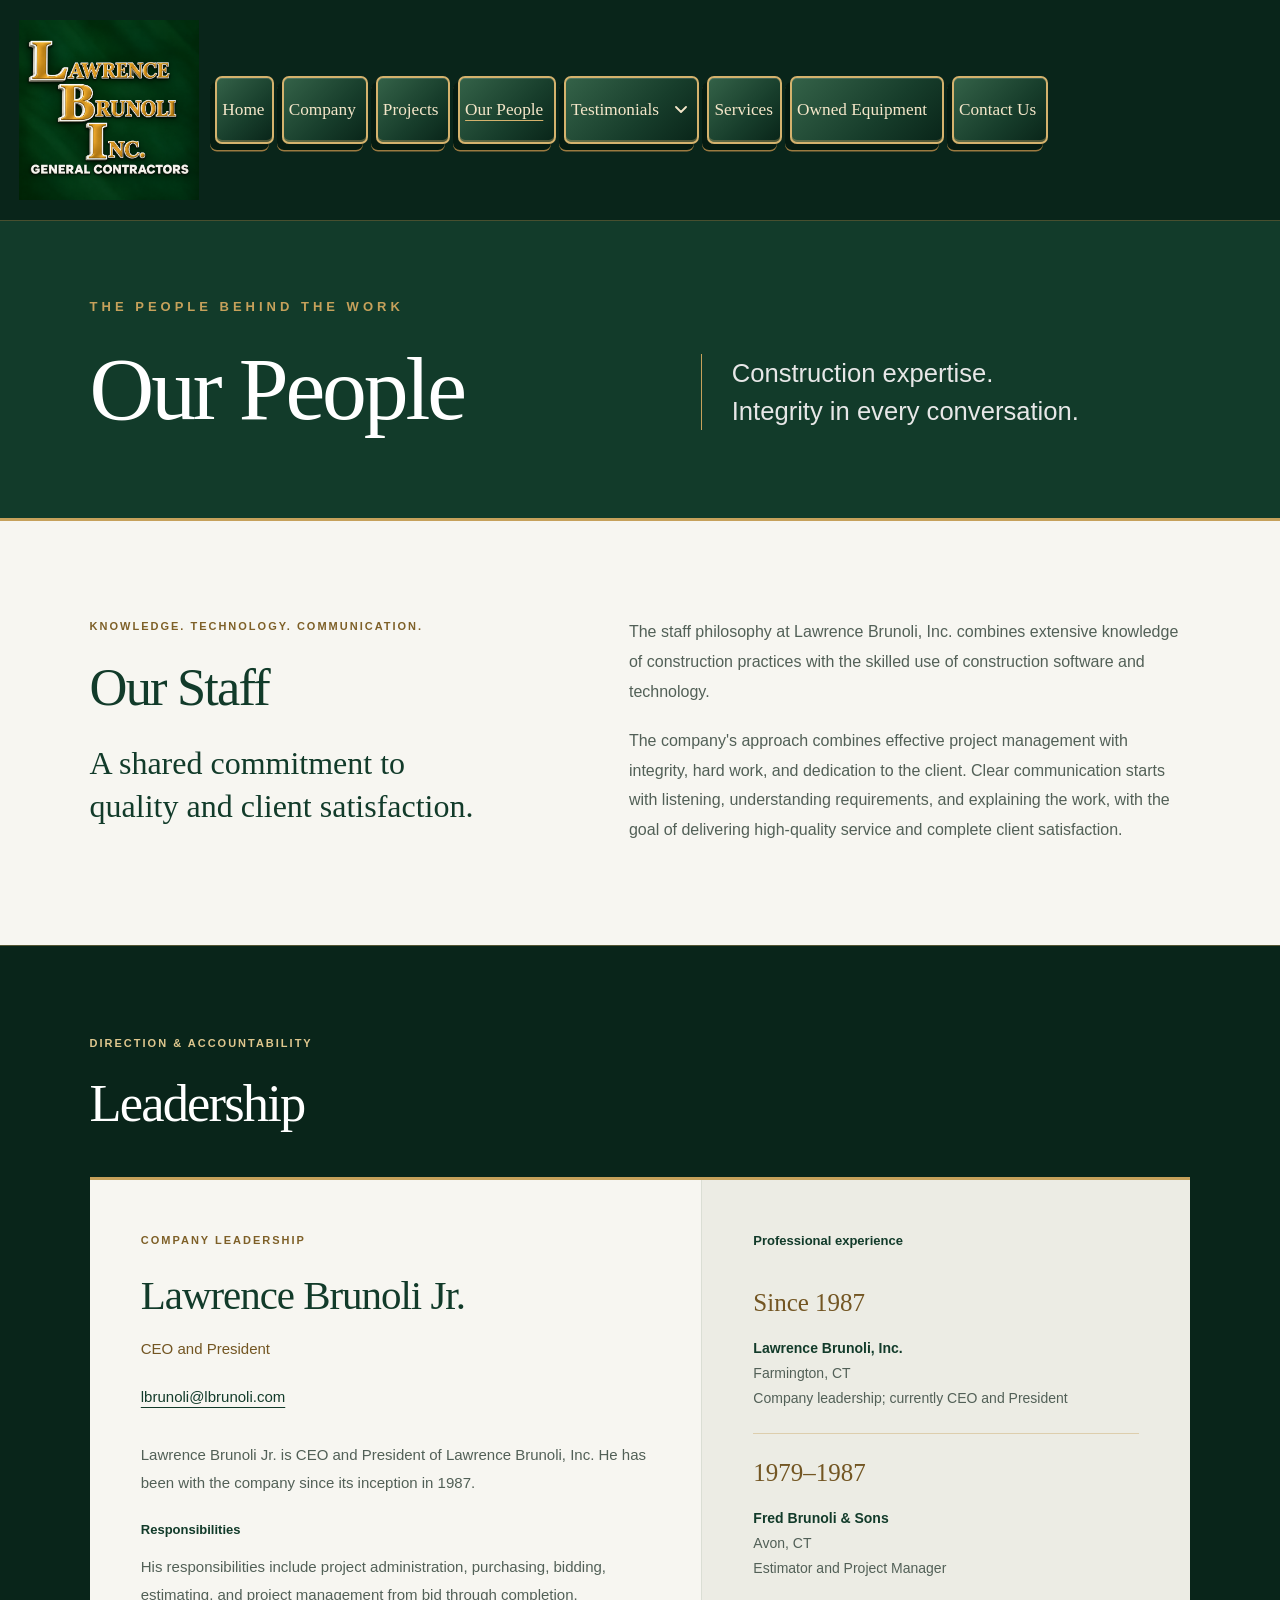
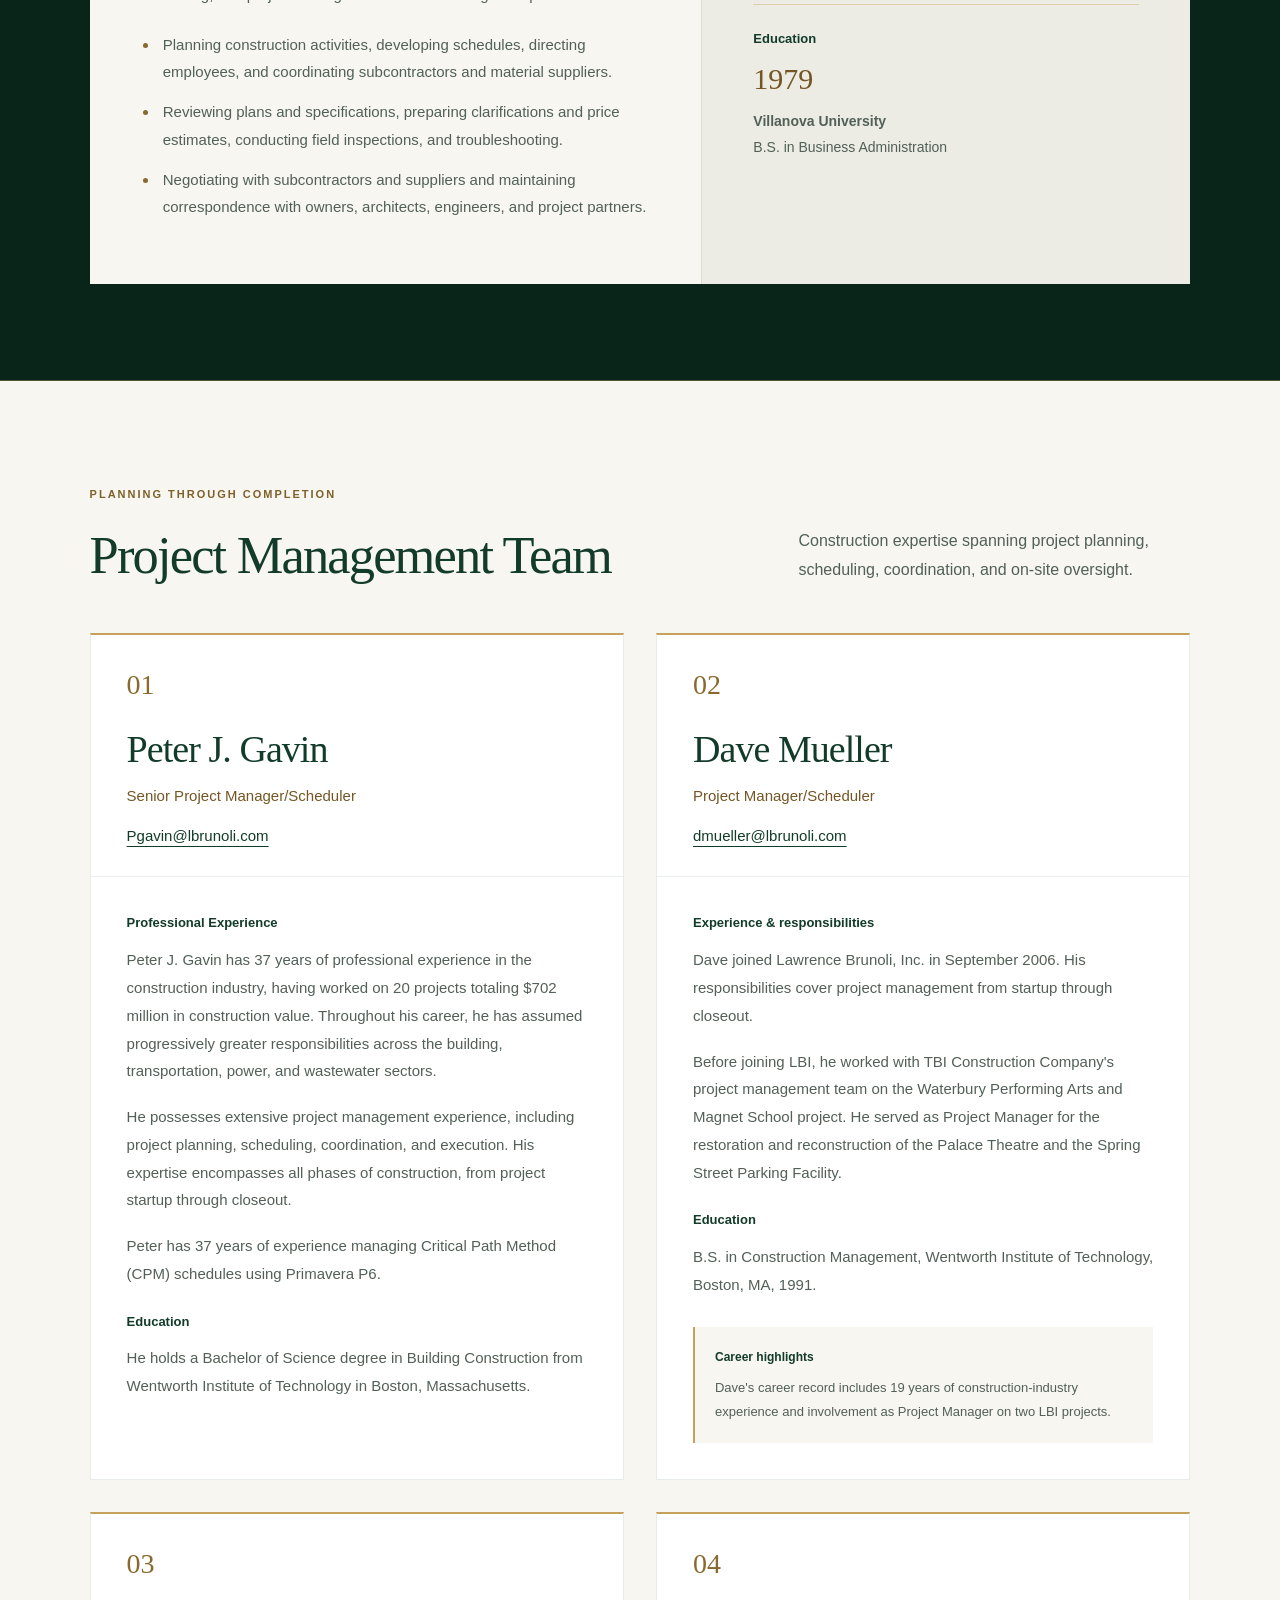
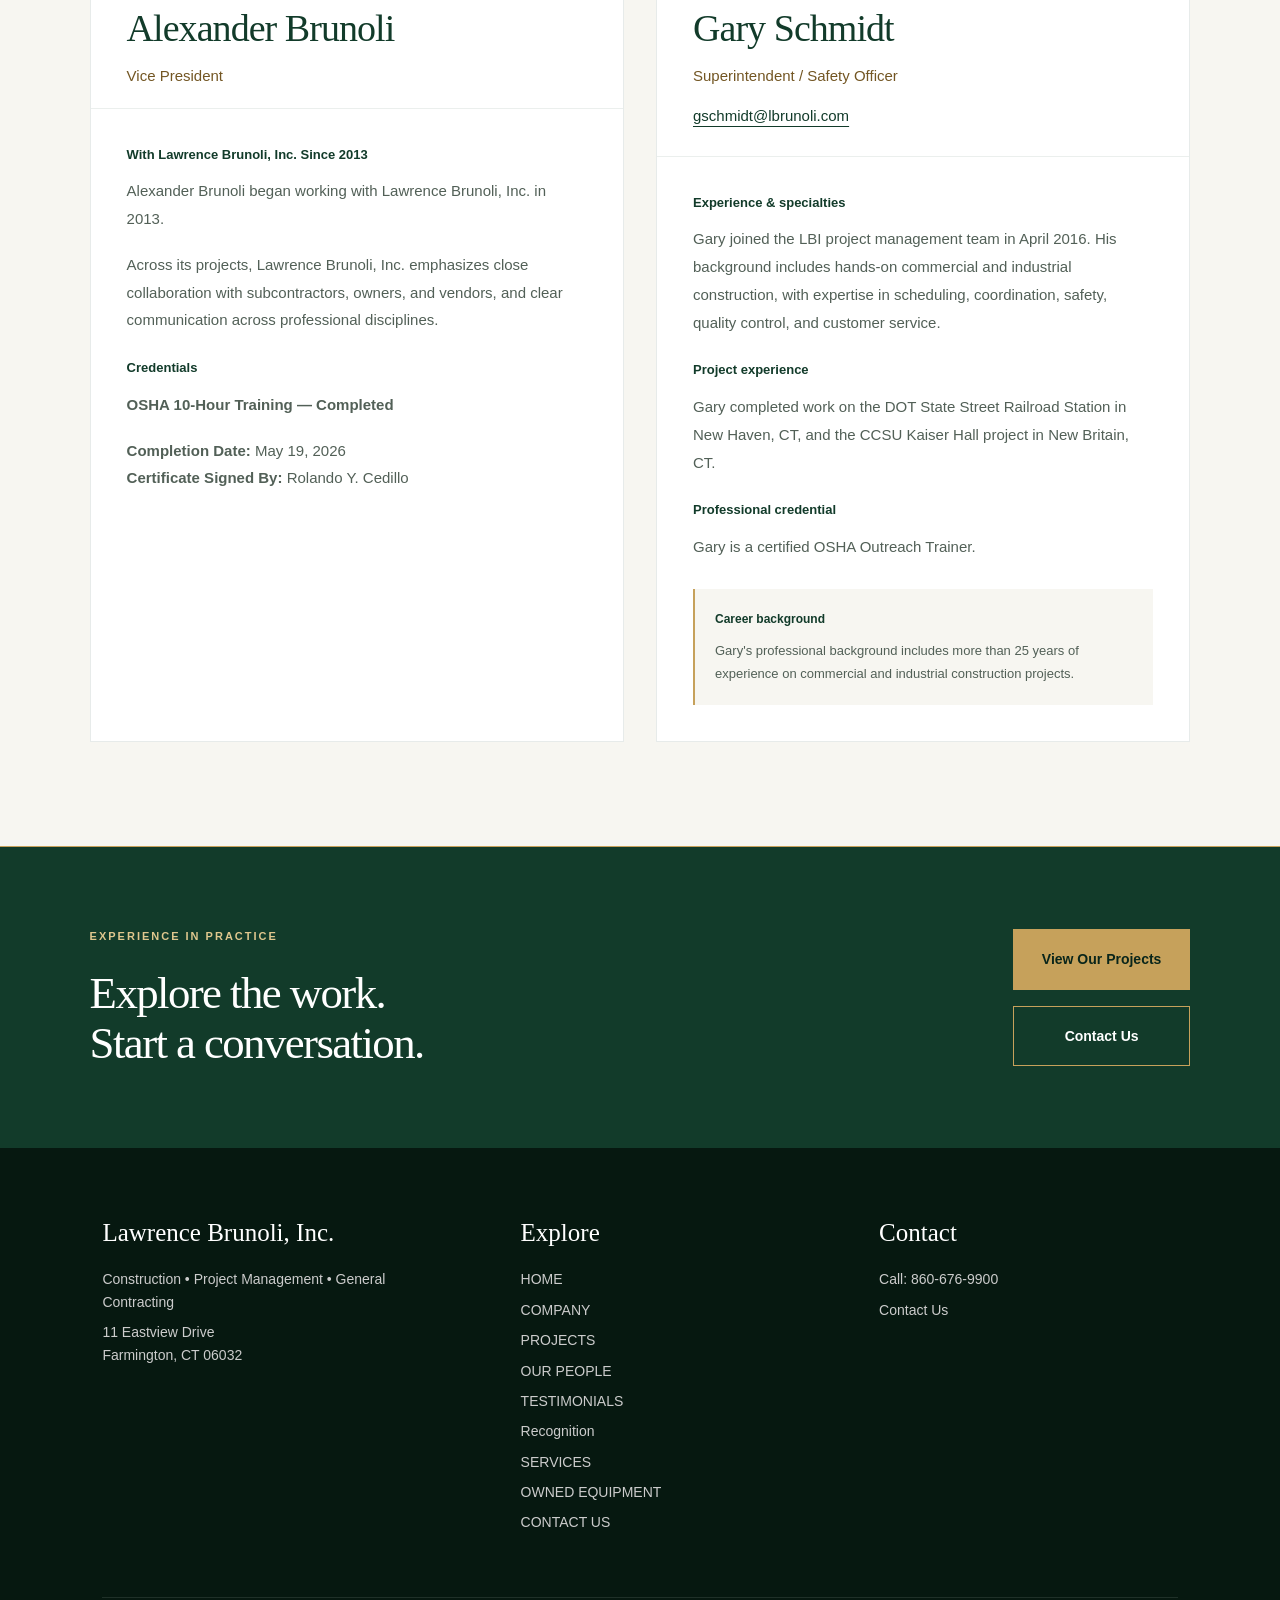
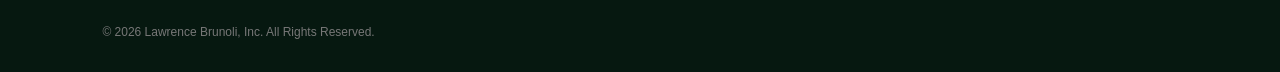
==== commit 441eb763: "Update Peter J. Gavin biography and email from supplied resume" ====
--- a/about.html
+++ b/about.html
@@ -117,17 +117,17 @@
                 <article class="people-profile" aria-labelledby="peter-name">
                     <header class="people-profile-heading">
                         <div class="people-profile-marker" aria-hidden="true">01</div>
-                        <h3 id="peter-name">Peter Gavin</h3>
+                        <h3 id="peter-name">Peter J. Gavin</h3>
                         <p class="people-role">Senior Project Manager/Scheduler</p>
-                        <a class="people-email" href="mailto:pgavin@lbrunoli.com">pgavin@lbrunoli.com</a>
-                    </header>
-                    <div class="people-profile-body">
-                        <h4>Experience &amp; responsibilities</h4>
-                        <p>Peter joined Lawrence Brunoli, Inc. in September 2001. His responsibilities cover every phase of project management, from startup through closeout.</p>
-                        <p>His industry experience includes heavy highway and bridge construction, Amtrak's Northeast Rail Electrification Project, power plants, and commercial buildings. His specialties include Primavera project scheduling, cost control, and the technical understanding needed for complex projects.</p>
+                        <a class="people-email" href="mailto:Pgavin@lbrunoli.com">Pgavin@lbrunoli.com</a>
+                    </header>
+                    <div class="people-profile-body">
+                        <h4>Professional Experience</h4>
+                        <p>Peter J. Gavin has 37 years of professional experience in the construction industry, having worked on 20 projects totaling $702 million in construction value. Throughout his career, he has assumed progressively greater responsibilities across the building, transportation, power, and wastewater sectors.</p>
+                        <p>He possesses extensive project management experience, including project planning, scheduling, coordination, and execution. His expertise encompasses all phases of construction, from project startup through closeout.</p>
+                        <p>Peter has 37 years of experience managing Critical Path Method (CPM) schedules using Primavera P6.</p>
                         <h4>Education</h4>
-                        <p>B.S. in Construction Management, Wentworth Institute of Technology, 1989.</p>
-                        <div class="people-career-highlight"><strong>Career highlights</strong><p>Peter's career record includes 24 years of field experience and seven successfully managed LBI projects totaling approximately $120 million in contracts.</p></div>
+                        <p>He holds a Bachelor of Science degree in Building Construction from Wentworth Institute of Technology in Boston, Massachusetts.</p>
                     </div>
                 </article>
 
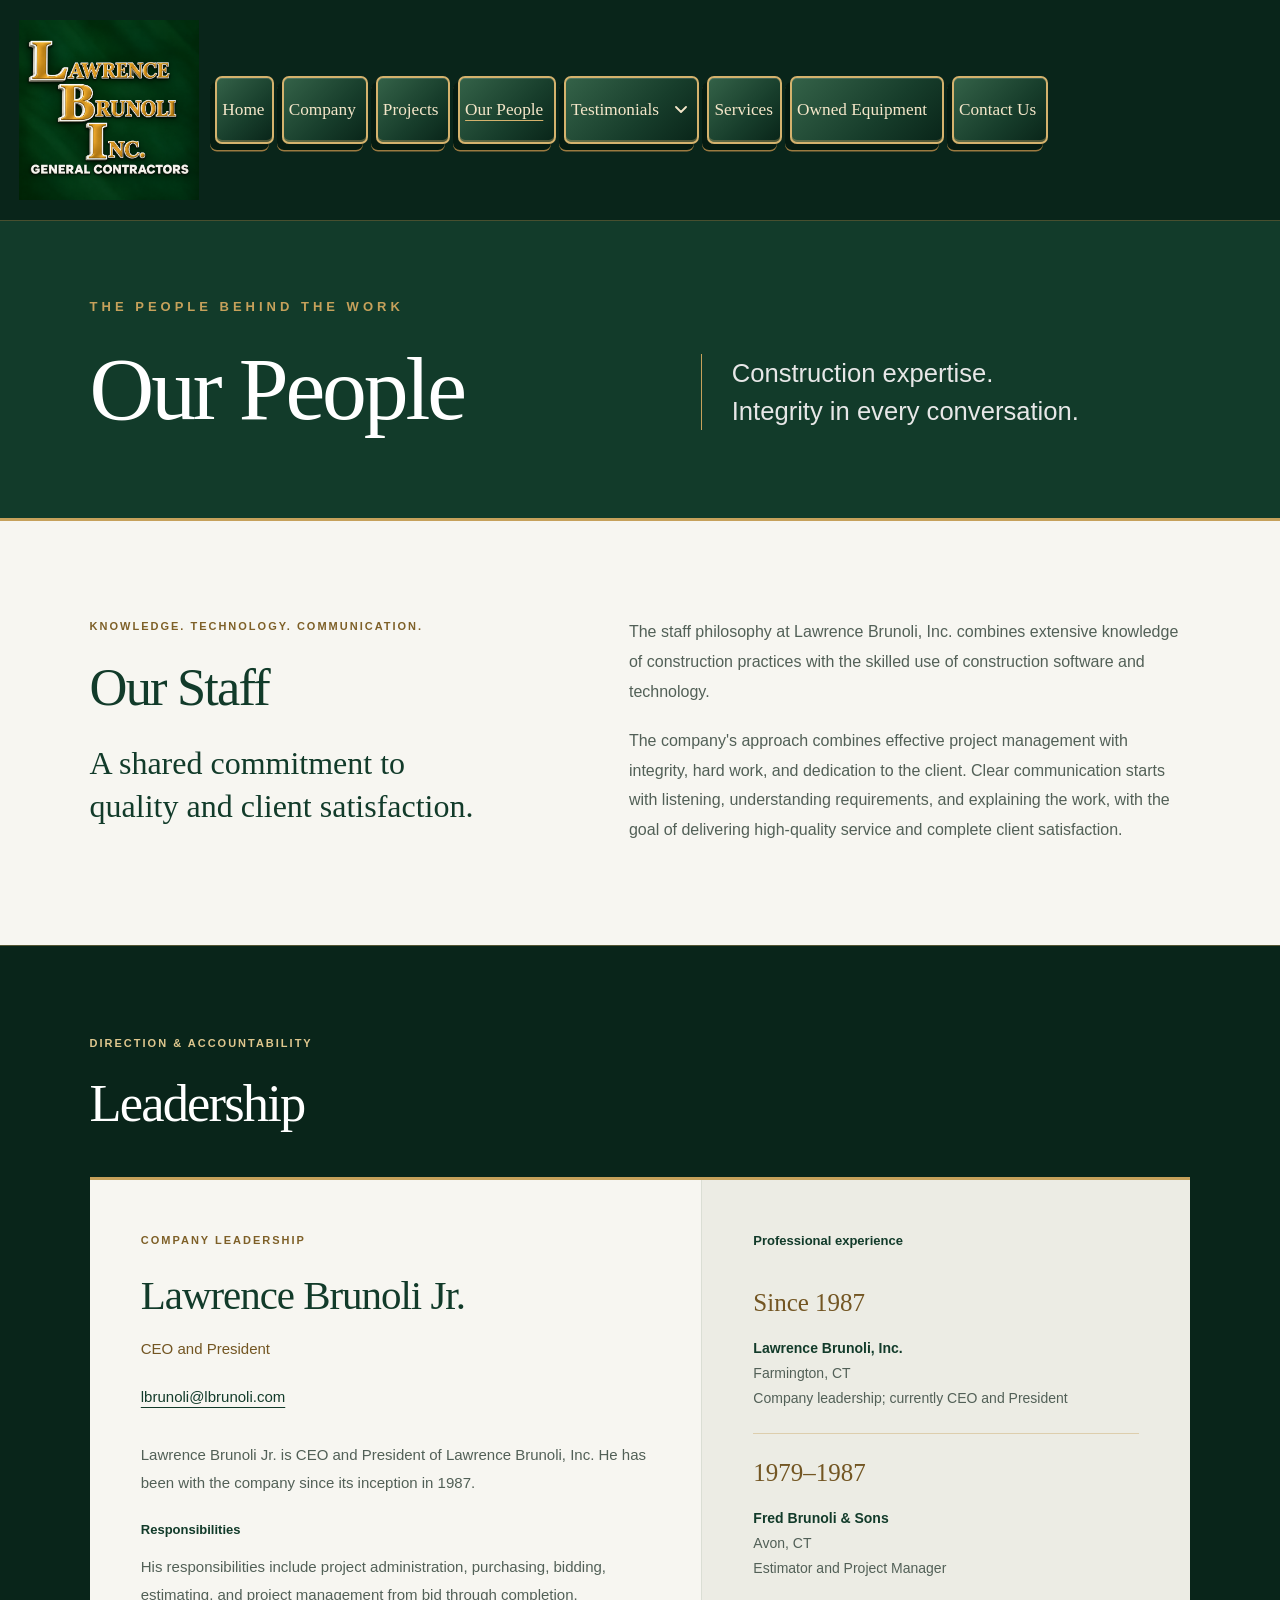
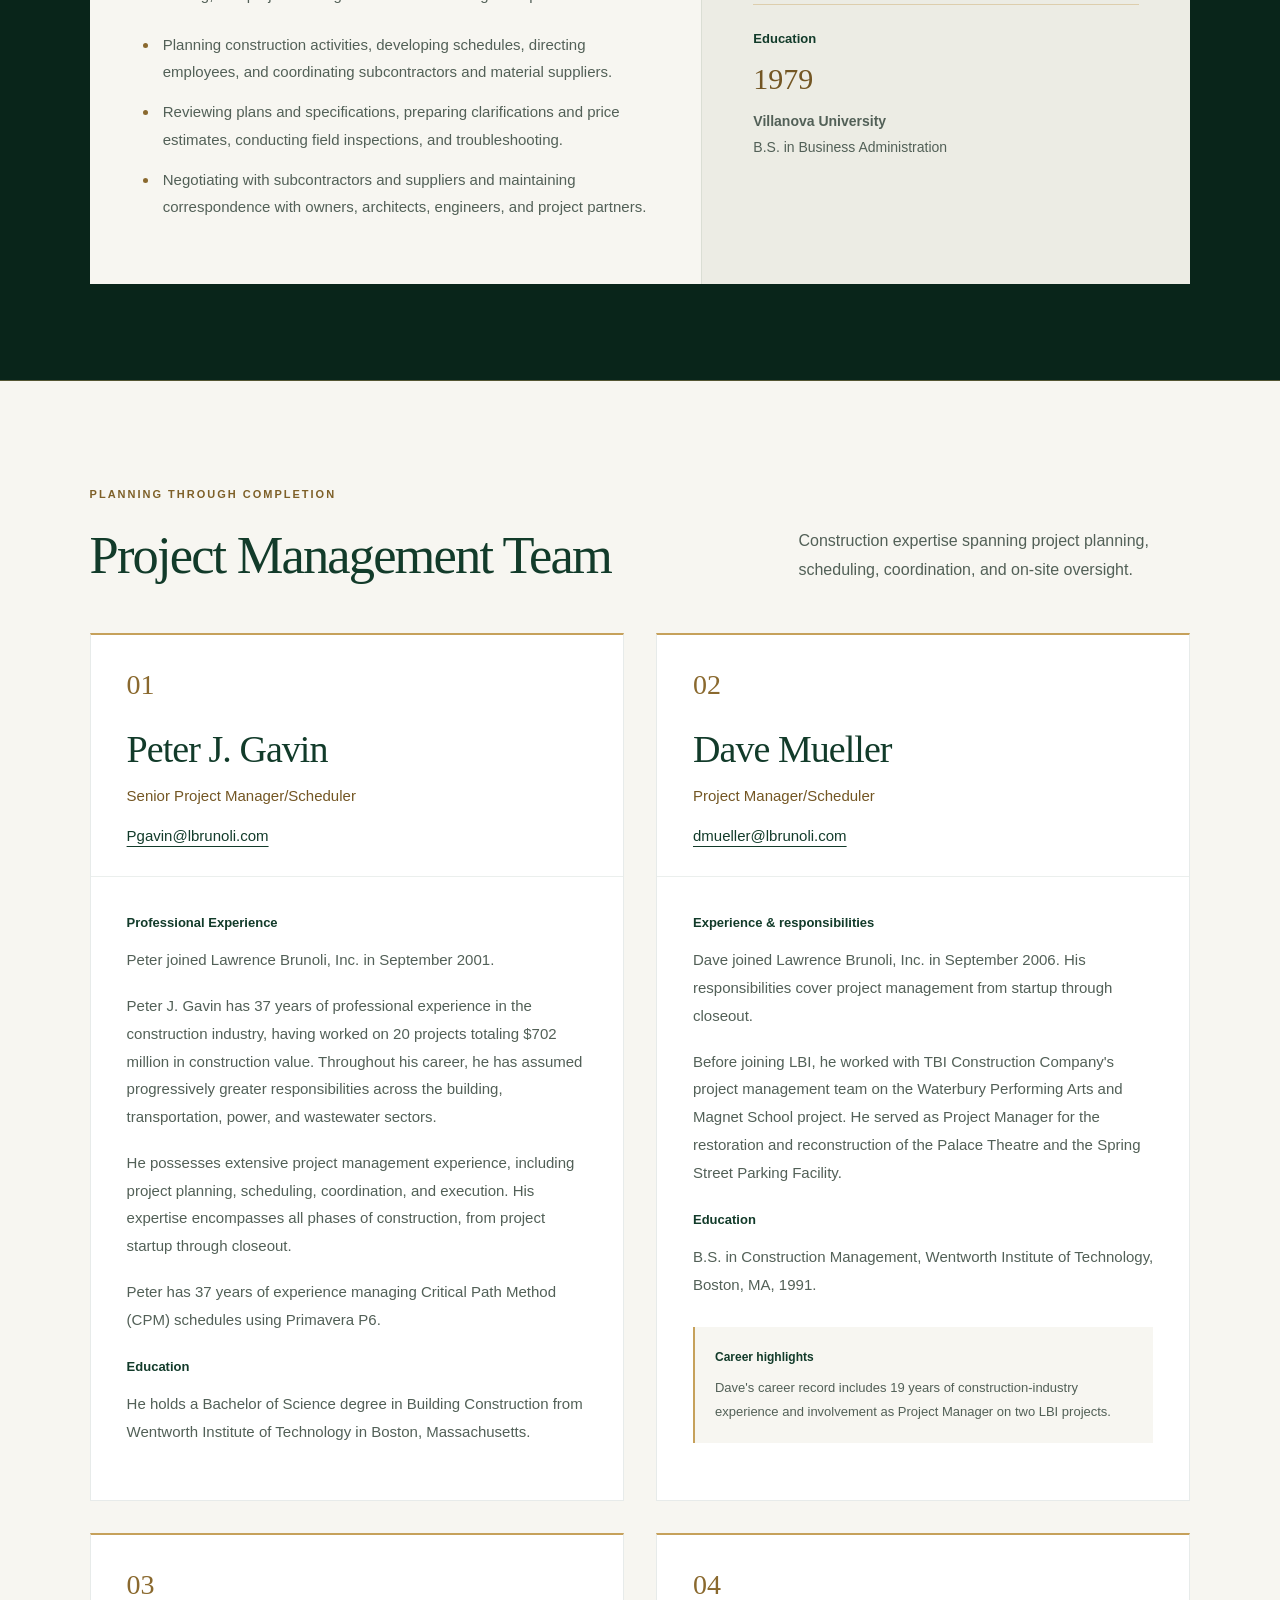
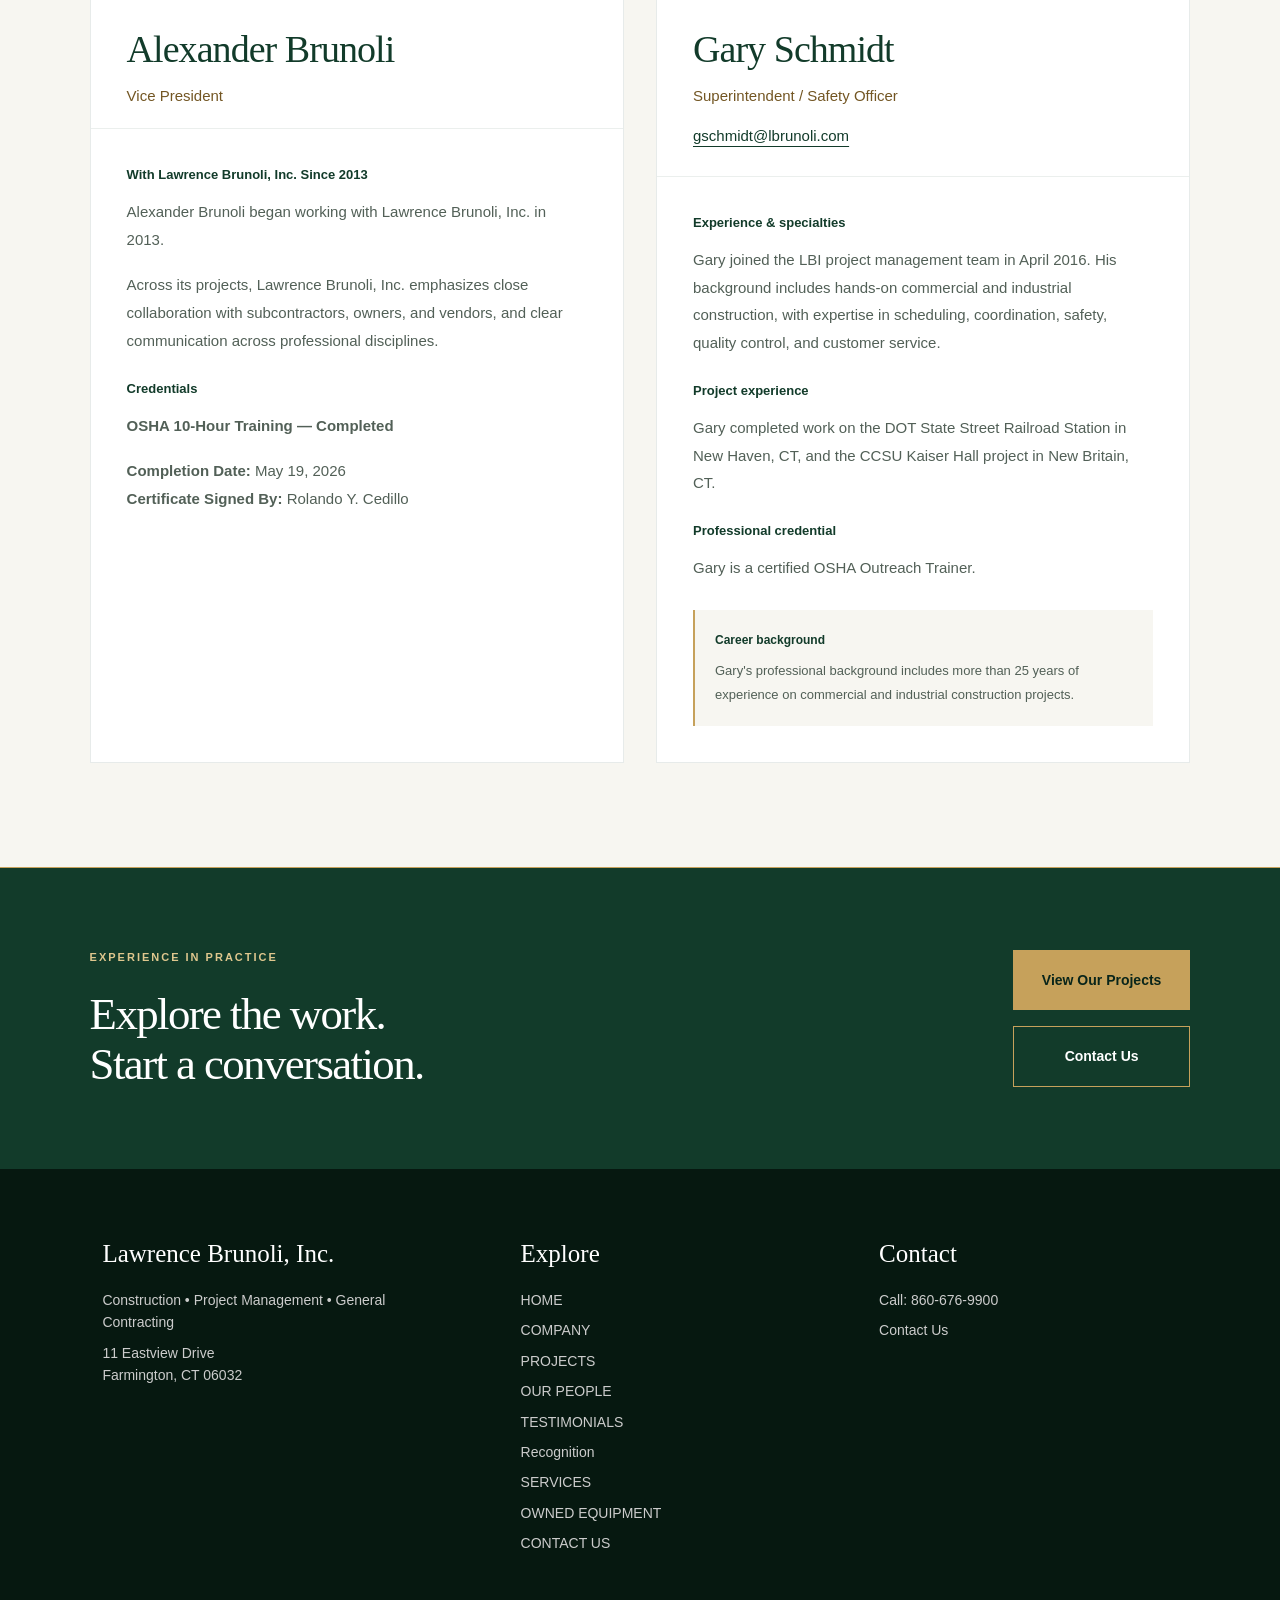
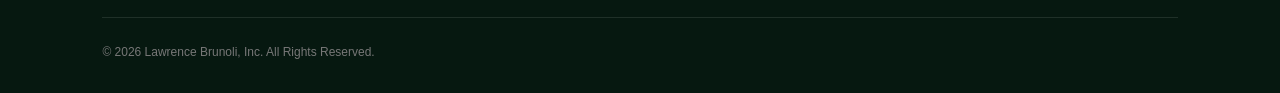
==== commit e0d4ddcb: "Retain Peter Gavin company tenure since September 2001" ====
--- a/about.html
+++ b/about.html
@@ -123,6 +123,7 @@
                     </header>
                     <div class="people-profile-body">
                         <h4>Professional Experience</h4>
+                        <p>Peter joined Lawrence Brunoli, Inc. in September 2001.</p>
                         <p>Peter J. Gavin has 37 years of professional experience in the construction industry, having worked on 20 projects totaling $702 million in construction value. Throughout his career, he has assumed progressively greater responsibilities across the building, transportation, power, and wastewater sectors.</p>
                         <p>He possesses extensive project management experience, including project planning, scheduling, coordination, and execution. His expertise encompasses all phases of construction, from project startup through closeout.</p>
                         <p>Peter has 37 years of experience managing Critical Path Method (CPM) schedules using Primavera P6.</p>
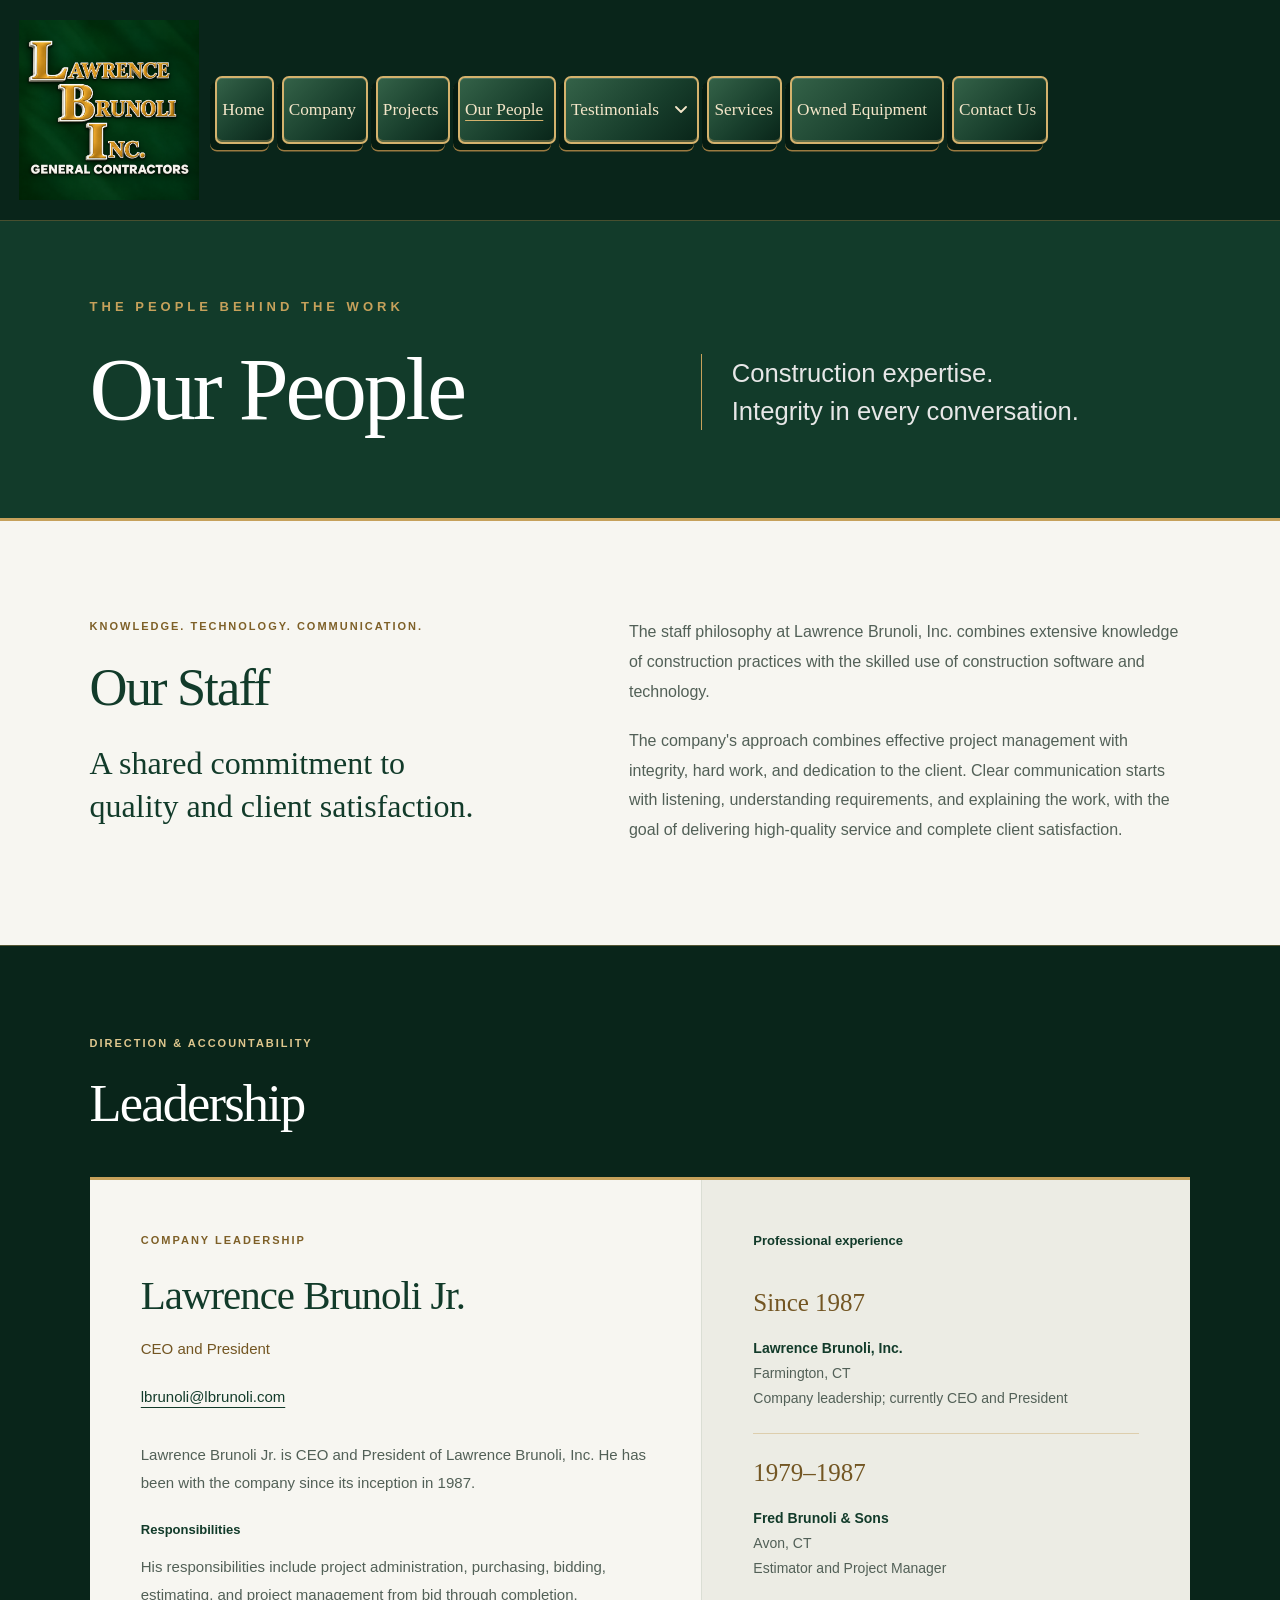
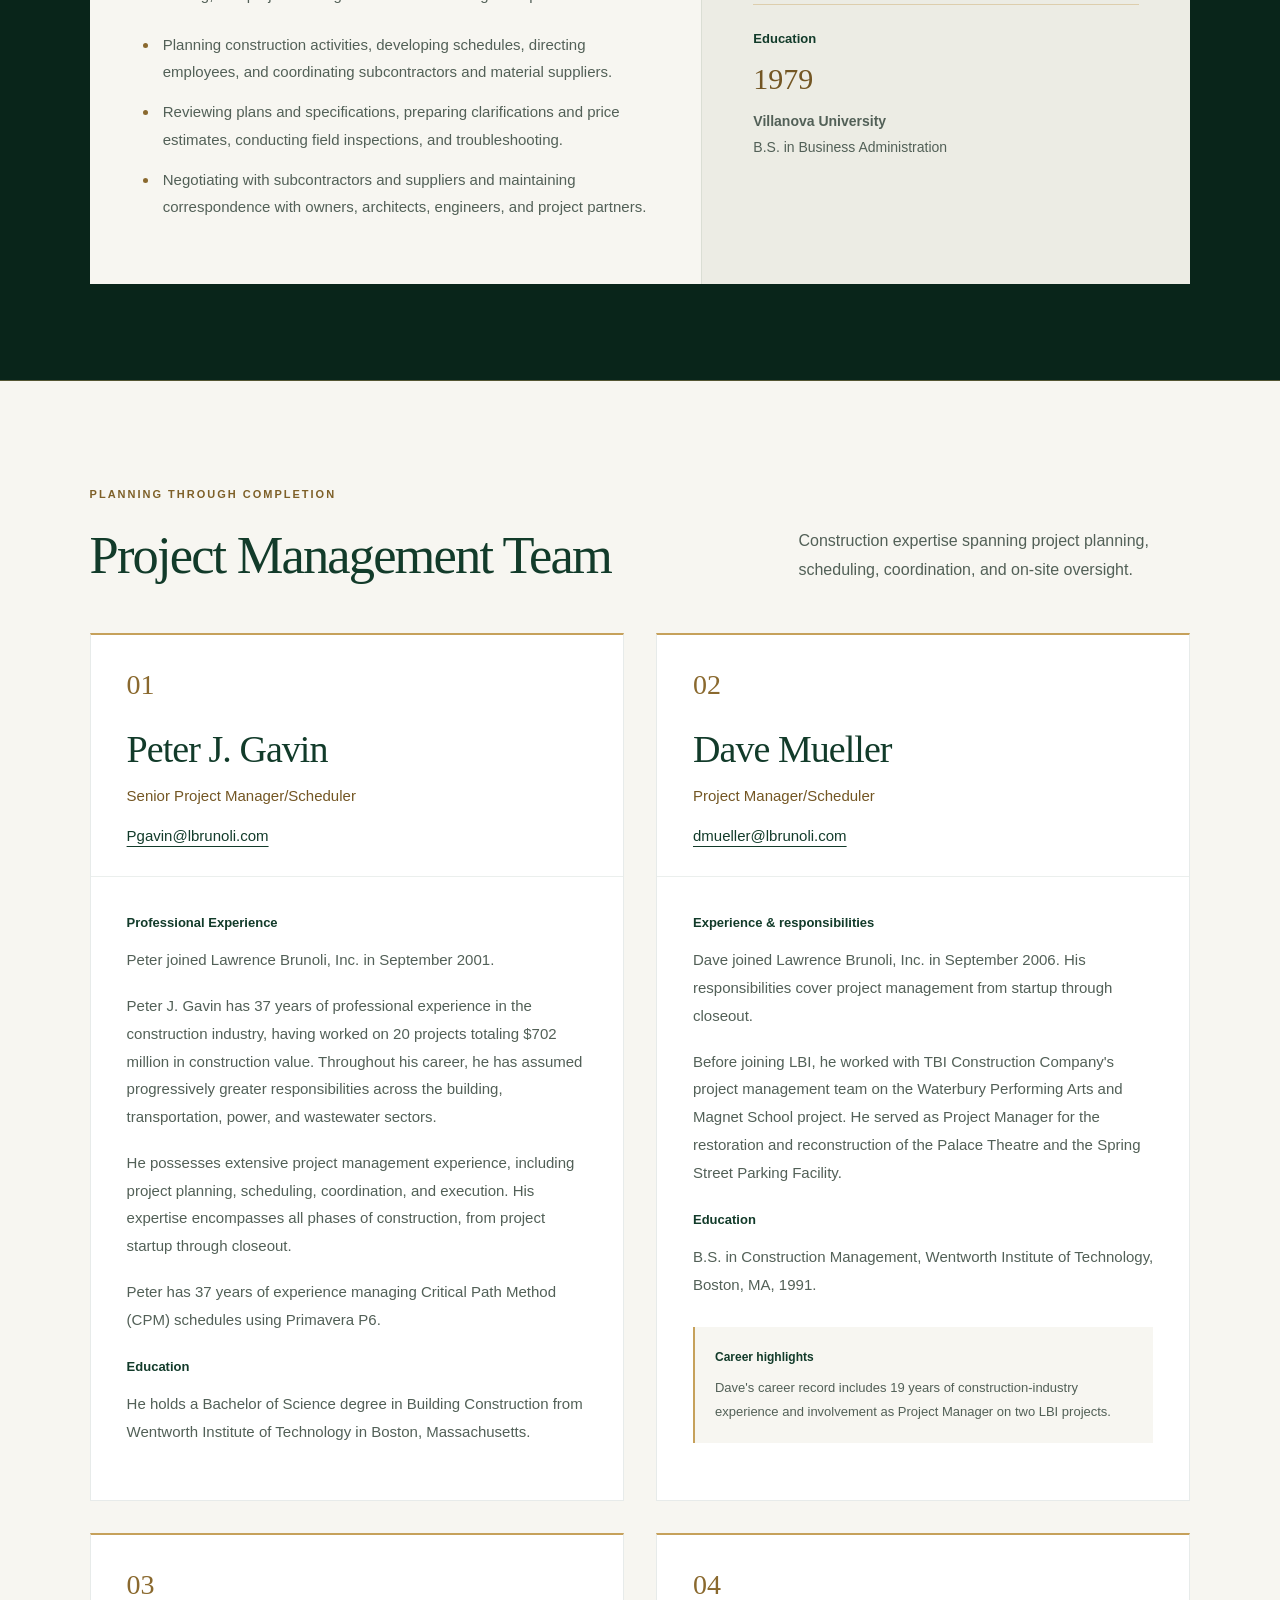
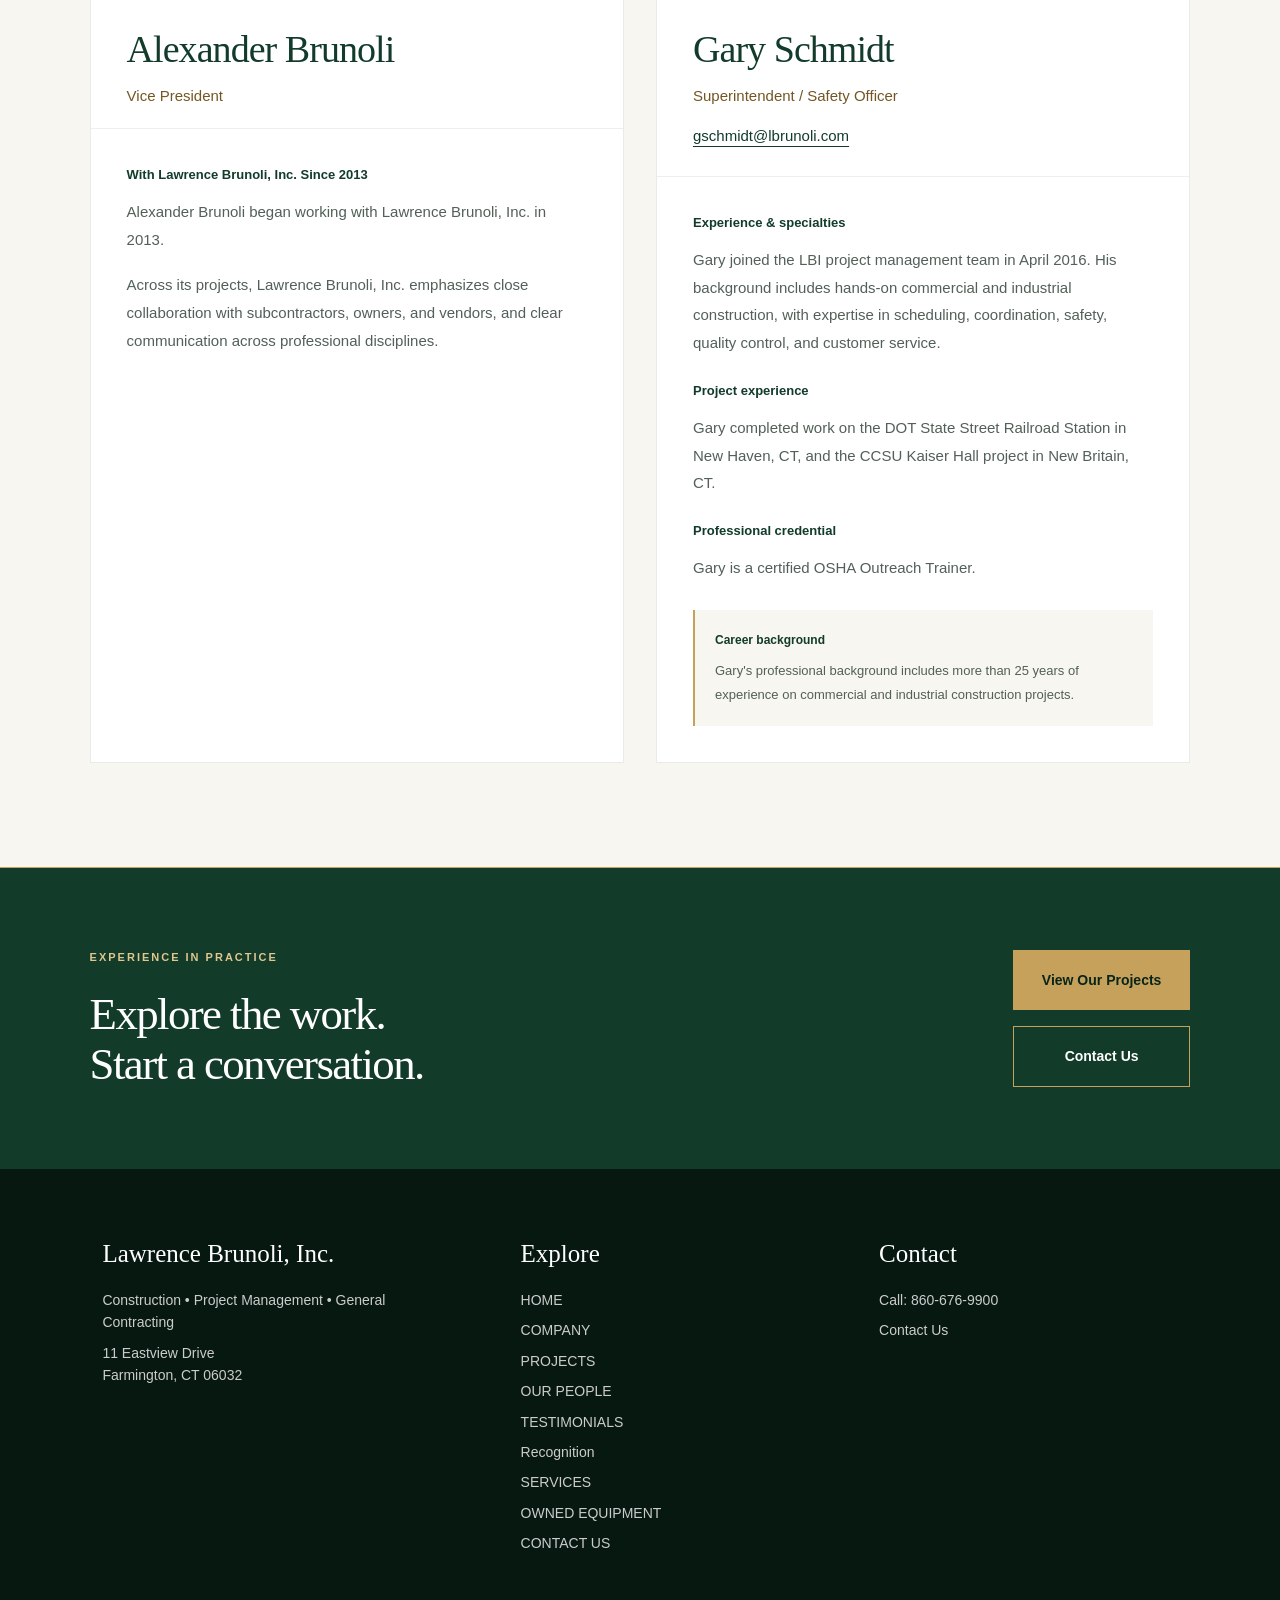
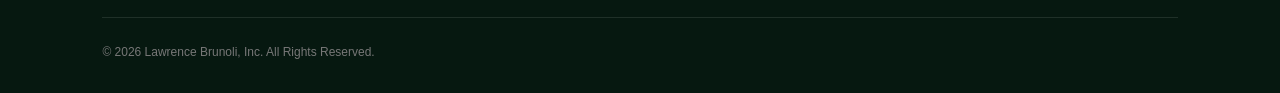
==== commit 9930a7c1: "Remove Alexander Brunoli OSHA certificate details from Our People" ====
--- a/about.html
+++ b/about.html
@@ -159,10 +159,6 @@
                         <h4>With Lawrence Brunoli, Inc. Since 2013</h4>
                         <p>Alexander Brunoli began working with Lawrence Brunoli, Inc. in 2013.</p>
                         <p>Across its projects, Lawrence Brunoli, Inc. emphasizes close collaboration with subcontractors, owners, and vendors, and clear communication across professional disciplines.</p>
-                        <h4>Credentials</h4>
-                        <p><strong>OSHA 10-Hour Training — Completed</strong></p>
-                        <p><strong>Completion Date:</strong> <time datetime="2026-05-19">May 19, 2026</time><br>
-                        <strong>Certificate Signed By:</strong> Rolando Y. Cedillo</p>
                     </div>
                 </article>
 
